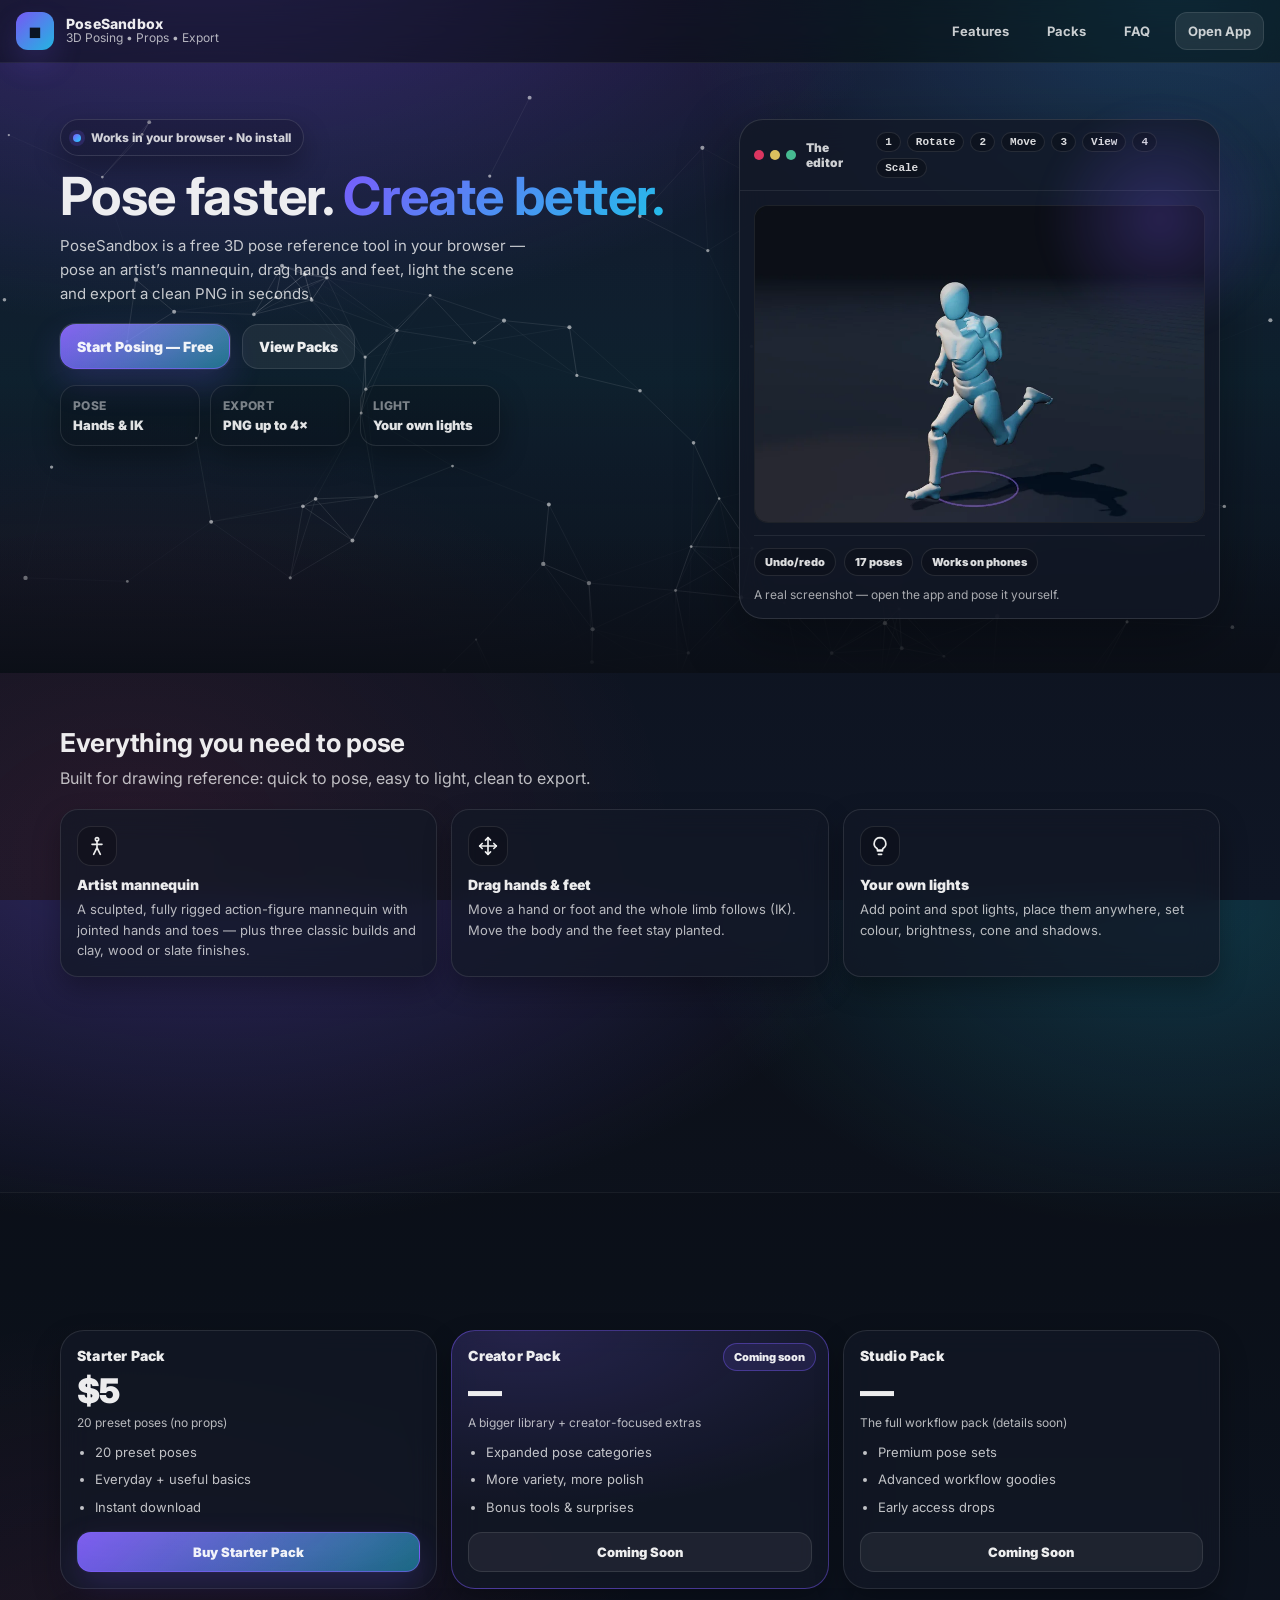
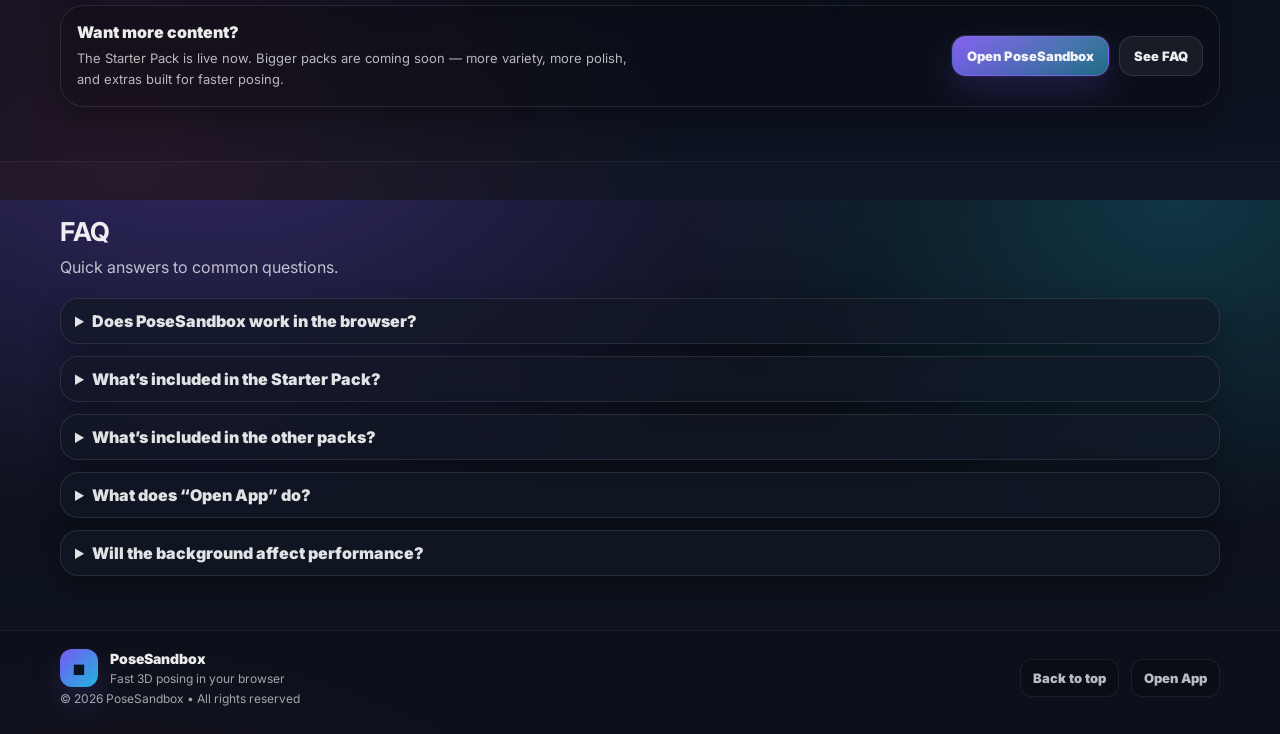
==== index.html @ 9e8ed474 "Sculpted mannequin: rigged Meshy figure becomes the default build - tools/rig.py: fits PoseSandbox's" ====
<!-- index.html (FULL REPLACEMENT) -->
<!DOCTYPE html>
<html lang="en">
<head>
  <meta charset="UTF-8" />
  <meta name="viewport" content="width=device-width,initial-scale=1.0" />
  <meta name="description" content="PoseSandbox is a free 3D pose reference tool for artists that runs in your browser: pose a mannequin with hands, drag limbs, add props and lights, export clean PNGs." />
  <meta name="theme-color" content="#0b0f17" />
  <link rel="icon" type="image/svg+xml" href="./assets/favicon.svg">
  <link rel="shortcut icon" type="image/png" sizes="48x48" href="./favicon.png">

  <title>PoseSandbox — Fast 3D Posing in Your Browser</title>

  <!-- SEO / social -->
  <meta property="og:title" content="PoseSandbox — Fast 3D Posing in Your Browser" />
  <meta property="og:description" content="Pose an artist&#39;s mannequin, add props and lights, export clean PNG references. Free, no install." />
  <meta property="og:type" content="website" />
  <meta property="og:url" content="https://semo-el.github.io/PoseSandbox-V2/" />
  <meta property="og:site_name" content="PoseSandbox" />
  <meta property="og:image" content="https://semo-el.github.io/PoseSandbox-V2/assets/og-card.png" />
  <meta property="og:image:width" content="1200" />
  <meta property="og:image:height" content="630" />
  <meta property="og:image:alt" content="PoseSandbox: a posable artist mannequin in the browser" />
  <meta name="twitter:card" content="summary_large_image" />
  <meta name="twitter:title" content="PoseSandbox — Fast 3D Posing in Your Browser" />
  <meta name="twitter:description" content="Pose an artist's mannequin, add props and lights, export clean PNG references. Free, no install." />
  <meta name="twitter:image" content="https://semo-el.github.io/PoseSandbox-V2/assets/og-card.png" />
  <link rel="canonical" href="https://semo-el.github.io/PoseSandbox-V2/" />
  <link rel="manifest" href="./site.webmanifest" />
  <script type="application/ld+json">
  {"@context":"https://schema.org","@type":"WebApplication","name":"PoseSandbox","url":"https://semo-el.github.io/PoseSandbox-V2/","applicationCategory":"DesignApplication","operatingSystem":"Any (web browser)","description":"Browser-based 3D pose reference tool for artists: posable mannequin with hands, IK, props, custom lights and PNG export.","offers":{"@type":"Offer","price":"0","priceCurrency":"USD"}}
  </script>

  <link rel="preconnect" href="https://fonts.googleapis.com" />
  <link rel="preconnect" href="https://fonts.gstatic.com" crossorigin />
  <link href="https://fonts.googleapis.com/css2?family=Inter:wght@400;500;600;700;800&display=swap" rel="stylesheet" />

  <!-- Landing-only CSS -->
  <link rel="stylesheet" href="./landing.css" />
</head>

<body>
  <!-- Top Nav -->
  <header class="nav">
    <a class="brand" href="./index.html" aria-label="PoseSandbox home">
      <span class="brand__mark" aria-hidden="true">◼</span>
      <span class="brand__text">
        <span class="brand__title">PoseSandbox</span>
        <span class="brand__tag">3D Posing • Props • Export</span>
      </span>
    </a>

    <nav class="nav__links" aria-label="Primary">
      <a class="nav__link" href="#features">Features</a>
      <a class="nav__link" href="#packs">Packs</a>
      <a class="nav__link" href="#faq">FAQ</a>
      <a class="nav__link nav__link--cta" href="./app.html">Open App</a>
    </nav>

    <button class="nav__burger" id="btnBurger" aria-label="Open menu" aria-expanded="false" aria-controls="mobileMenu">
      <span></span><span></span><span></span>
    </button>
  </header>

  <!-- Mobile menu -->
  <div class="mobileMenu" id="mobileMenu" hidden>
    <a class="mobileMenu__link" href="#features">Features</a>
    <a class="mobileMenu__link" href="#packs">Packs</a>
    <a class="mobileMenu__link" href="#faq">FAQ</a>
    <a class="mobileMenu__link mobileMenu__link--cta" href="./app.html">Open App</a>
  </div>

  <!-- Hero -->
  <main>
    <section class="hero" id="top">
      <canvas id="hero-bg" aria-hidden="true"></canvas>

      <div class="hero__inner">
        <div class="hero__left">
          <div class="pill reveal">
            <span class="dot"></span>
            Works in your browser • No install
          </div>

          <h1 class="reveal">
            Pose faster.
            <span class="grad">Create better.</span>
          </h1>

          <p class="hero__lead reveal">
            PoseSandbox is a free 3D pose reference tool in your browser — pose an artist’s mannequin, drag hands and feet, light the scene and export a clean PNG in seconds.
          </p>

          <div class="hero__actions reveal">
            <a class="btn btn--primary btn--lg" href="./app.html">
              Start Posing — Free
              <span class="btn__shine" aria-hidden="true"></span>
            </a>
            <a class="btn btn--ghost btn--lg" href="#packs">View Packs</a>
          </div>

          <div class="hero__meta reveal">
            <div class="metaCard">
              <div class="metaCard__k">Pose</div>
              <div class="metaCard__v">Hands &amp; IK</div>
            </div>
            <div class="metaCard">
              <div class="metaCard__k">Export</div>
              <div class="metaCard__v">PNG up to 4×</div>
            </div>
            <div class="metaCard">
              <div class="metaCard__k">Light</div>
              <div class="metaCard__v">Your own lights</div>
            </div>
          </div>
        </div>

        <div class="hero__right reveal">
          <div class="previewCard">
            <div class="previewCard__top">
              <div class="lights">
                <span class="l l--r"></span>
                <span class="l l--y"></span>
                <span class="l l--g"></span>
              </div>
              <div class="previewCard__label">The editor</div>
              <div class="kbdRow">
                <span class="kbd">1</span><span class="kbd">Rotate</span>
                <span class="kbd">2</span><span class="kbd">Move</span>
                <span class="kbd">3</span><span class="kbd">View</span>
                <span class="kbd">4</span><span class="kbd">Scale</span>
              </div>
            </div>

            <div class="previewCard__body">
              <img class="previewShot" src="./assets/preview.webp" width="880" height="620" alt="The PoseSandbox editor: a mannequin in a running pose, lit by a spot light" fetchpriority="high" />


              <div class="previewCard__foot">
                <div class="tinyRow">
                  <span class="tinyTag">Undo/redo</span>
                  <span class="tinyTag">17 poses</span>
                  <span class="tinyTag">Works on phones</span>
                </div>
                <div class="tinyNote">
                  A real screenshot — open the app and pose it yourself.
                </div>
              </div>
            </div>
          </div>

          <div class="glow" aria-hidden="true"></div>
        </div>
      </div>

      <div class="hero__fade" aria-hidden="true"></div>
    </section>

    <!-- Features -->
    <section class="section" id="features">
      <div class="section__inner">
        <div class="section__head reveal">
          <h2>Everything you need to pose</h2>
          <p>
            Built for drawing reference: quick to pose, easy to light, clean to export.
          </p>
        </div>

        <div class="grid3">
          <article class="card reveal">
            <div class="icon"><svg viewBox="0 0 24 24" aria-hidden="true"><circle cx="12" cy="4" r="2"/><path d="M12 6v8M8 22l4-8 4 8M6 10h12"/></svg></div>
            <h3>Artist mannequin</h3>
            <p>A sculpted, fully rigged action-figure mannequin with jointed hands and toes — plus three classic builds and clay, wood or slate finishes.</p>
          </article>

          <article class="card reveal">
            <div class="icon"><svg viewBox="0 0 24 24" aria-hidden="true"><path d="M12 2v20M2 12h20"/><path d="m5 9-3 3 3 3M9 5l3-3 3 3M15 19l-3 3-3-3M19 9l3 3-3 3"/></svg></div>
            <h3>Drag hands &amp; feet</h3>
            <p>Move a hand or foot and the whole limb follows (IK). Move the body and the feet stay planted.</p>
          </article>

          <article class="card reveal">
            <div class="icon"><svg viewBox="0 0 24 24" aria-hidden="true"><path d="M9 18h6M10 22h4"/><path d="M12 2a7 7 0 0 0-4 12.7c.6.5 1 1.3 1 2.3h6c0-1 .4-1.8 1-2.3A7 7 0 0 0 12 2z"/></svg></div>
            <h3>Your own lights</h3>
            <p>Add point and spot lights, place them anywhere, set colour, brightness, cone and shadows.</p>
          </article>

          <article class="card reveal">
            <div class="icon"><svg viewBox="0 0 24 24" aria-hidden="true"><path d="M3 3h7v7H3zM14 3h7v7h-7zM3 14h7v7H3zM14 14h7v7h-7z"/></svg></div>
            <h3>Pose library</h3>
            <p>17 ready poses, 7 hand shapes, mirror, symmetry, random — and undo for everything.</p>
          </article>

          <article class="card reveal">
            <div class="icon"><svg viewBox="0 0 24 24" aria-hidden="true"><path d="M21 15v4a2 2 0 0 1-2 2H5a2 2 0 0 1-2-2v-4"/><path d="m7 10 5 5 5-5M12 15V3"/></svg></div>
            <h3>Clean PNG export</h3>
            <p>1×, 2× or 4×, optional transparent background, or copy straight into your drawing app.</p>
          </article>

          <article class="card reveal">
            <div class="icon"><svg viewBox="0 0 24 24" aria-hidden="true"><rect x="3" y="3" width="18" height="18" rx="2"/><circle cx="9" cy="9" r="2"/><path d="m21 15-5-5L5 21"/></svg></div>
            <h3>Reference &amp; saving</h3>
            <p>Pin a photo over or behind the figure. Save poses with props, lights and camera; import pose packs.</p>
          </article>

        </div>
      </div>
    </section>

    <!-- Packs -->
    <section class="section section--alt" id="packs">
      <div class="section__inner">
        <div class="section__head reveal">
          <h2>Packs</h2>
          <p>
            Optional add-ons that expand your library with more poses (and more goodies later).
          </p>
        </div>

        <div class="pricing">
          <!-- Starter Pack (REAL) -->
          <article class="priceCard reveal">
            <div class="priceCard__top">
              <div class="priceCard__name">Starter Pack</div>
              <div class="priceCard__price">$5</div>
              <div class="priceCard__desc">20 preset poses (no props)</div>
            </div>
            <ul class="list">
              <li>20 preset poses</li>
              <li>Everyday + useful basics</li>
              <li>Instant download</li>
            </ul>

            <!-- Gumroad overlay button -->
            <a class="btn btn--primary btn--full gumroad-button"
               href="https://posesandbox.gumroad.com/l/Starter-Pack"
               data-gumroad-overlay="true"
               data-gumroad-single-product="true">
              Buy Starter Pack
              <span class="btn__shine" aria-hidden="true"></span>
            </a>
          </article>

          <!-- Creator Pack (COMING SOON) -->
          <article class="priceCard priceCard--hot reveal">
            <div class="hot">Coming soon</div>
            <div class="priceCard__top">
              <div class="priceCard__name">Creator Pack</div>
              <div class="priceCard__price">—</div>
              <div class="priceCard__desc">A bigger library + creator-focused extras</div>
            </div>
            <ul class="list">
              <li>Expanded pose categories</li>
              <li>More variety, more polish</li>
              <li>Bonus tools & surprises</li>
            </ul>
            <a class="btn btn--ghost btn--full" href="#cta" aria-disabled="true" tabindex="0">
              Coming Soon
            </a>
          </article>

          <!-- Studio Pack (COMING SOON) -->
          <article class="priceCard reveal">
            <div class="priceCard__top">
              <div class="priceCard__name">Studio Pack</div>
              <div class="priceCard__price">—</div>
              <div class="priceCard__desc">The full workflow pack (details soon)</div>
            </div>
            <ul class="list">
              <li>Premium pose sets</li>
              <li>Advanced workflow goodies</li>
              <li>Early access drops</li>
            </ul>
            <a class="btn btn--ghost btn--full" href="#cta" aria-disabled="true" tabindex="0">
              Coming Soon
            </a>
          </article>
        </div>

        <div class="noteCard reveal" id="cta">
          <div class="noteCard__left">
            <h3>Want more content?</h3>
            <p>
              The Starter Pack is live now. Bigger packs are coming soon — more variety, more polish, and extras built for faster posing.
            </p>
          </div>
          <div class="noteCard__right">
            <a class="btn btn--primary" href="./app.html">
              Open PoseSandbox
              <span class="btn__shine" aria-hidden="true"></span>
            </a>
            <a class="btn btn--ghost" href="#faq">See FAQ</a>
          </div>
        </div>
      </div>
    </section>

    <!-- FAQ -->
    <section class="section" id="faq">
      <div class="section__inner">
        <div class="section__head reveal">
          <h2>FAQ</h2>
          <p>Quick answers to common questions.</p>
        </div>

        <div class="faq">
          <details class="faqItem reveal">
            <summary>Does PoseSandbox work in the browser?</summary>
            <div class="faqItem__body">
              Yes — it runs in any modern browser on desktop, tablet or phone. Nothing to install, no account, and your last scene is kept in the browser between visits.
            </div>
          </details>

          <details class="faqItem reveal">
            <summary>What’s included in the Starter Pack?</summary>
            <div class="faqItem__body">
              The Starter Pack includes <b>20 preset poses</b>. No props, no scenes — just clean pose presets you can use right away.
            </div>
          </details>

          <details class="faqItem reveal">
            <summary>What’s included in the other packs?</summary>
            <div class="faqItem__body">
              They’re in the works. Expect bigger pose libraries and extra workflow goodies — details will be revealed soon.
            </div>
          </details>

          <details class="faqItem reveal">
            <summary>What does “Open App” do?</summary>
            <div class="faqItem__body">
              It opens <code>app.html</code>, which is the PoseSandbox posing tool.
            </div>
          </details>

          <details class="faqItem reveal">
            <summary>Will the background affect performance?</summary>
            <div class="faqItem__body">
              No. It is a light canvas animation that pauses when it scrolls out of view or the tab is hidden, and stays still if your system asks for reduced motion. The editor only redraws when something changes.
            </div>
          </details>
        </div>
      </div>
    </section>
  </main>

  <!-- Footer -->
  <footer class="footer">
    <div class="footer__inner">
      <div class="footer__left">
        <div class="footer__brand">
          <span class="brand__mark" aria-hidden="true">◼</span>
          <div>
            <div class="footer__title">PoseSandbox</div>
            <div class="footer__muted">Fast 3D posing in your browser</div>
          </div>
        </div>
        <div class="footer__muted">
          © <span id="year"></span> PoseSandbox • All rights reserved
        </div>
      </div>

      <div class="footer__right">
        <a class="footer__link" href="#top">Back to top</a>
        <a class="footer__link" href="./app.html">Open App</a>
      </div>
    </div>
  </footer>

  <!-- Gumroad overlay script (required for overlay checkout) -->
  <script src="https://gumroad.com/js/gumroad.js" async></script>

  <!-- Smooth transitions + particles + menu -->
  <script>
    // Year
    document.getElementById("year").textContent = new Date().getFullYear();

    // Mobile menu
    const btnBurger = document.getElementById("btnBurger");
    const mobileMenu = document.getElementById("mobileMenu");

    function setMobileOpen(open) {
      btnBurger.setAttribute("aria-expanded", open ? "true" : "false");
      mobileMenu.hidden = !open;
      document.body.classList.toggle("menuOpen", open);
    }

    btnBurger.addEventListener("click", () => {
      const open = btnBurger.getAttribute("aria-expanded") === "true";
      setMobileOpen(!open);
    });

    mobileMenu.addEventListener("click", (e) => {
      const a = e.target.closest("a");
      if (a) setMobileOpen(false);
    });

    // Smooth scroll for same-page anchors (keeps it feeling premium)
    document.addEventListener("click", (e) => {
      const a = e.target.closest('a[href^="#"]');
      if (!a) return;
      const id = a.getAttribute("href");
      const el = document.querySelector(id);
      if (!el) return;
      e.preventDefault();
      el.scrollIntoView({ behavior: matchMedia("(prefers-reduced-motion: reduce)").matches ? "auto" : "smooth", block: "start" });
      history.pushState(null, "", id);
    });

    // Reveal on scroll (smooth transitions, not instant jumps)
    const revealEls = Array.from(document.querySelectorAll(".reveal"));
    const io = new IntersectionObserver((entries) => {
      for (const ent of entries) {
        if (ent.isIntersecting) ent.target.classList.add("is-in");
      }
    }, { threshold: 0.12 });

    revealEls.forEach(el => io.observe(el));

    // ----- Particle Background (Canvas2D, lightweight) -----
    const canvas = document.getElementById("hero-bg");
    const ctx = canvas.getContext("2d", { alpha: true });

    let W = 0, H = 0, DPR = 1;
    let particles = [];
    let mouse = { x: 0, y: 0, active: false };
    let raf = 0;

    function resize() {
      DPR = Math.min(window.devicePixelRatio || 1, 2);
      W = Math.floor(window.innerWidth);
      H = Math.floor(Math.max(window.innerHeight * 0.78, 520));
      canvas.style.height = H + "px";
      canvas.style.width = W + "px";
      canvas.width = Math.floor(W * DPR);
      canvas.height = Math.floor(H * DPR);
      ctx.setTransform(DPR, 0, 0, DPR, 0, 0);

      const targetCount = Math.floor(Math.max(38, Math.min(110, W / 12)));
      makeParticles(targetCount);
    }

    function rand(min, max) { return Math.random() * (max - min) + min; }

    function makeParticles(n) {
      particles = [];
      for (let i = 0; i < n; i++) {
        particles.push({
          x: rand(0, W),
          y: rand(0, H),
          vx: rand(-0.35, 0.35),
          vy: rand(-0.35, 0.35),
          r: rand(1.1, 2.2)
        });
      }
    }

    function draw() {
      ctx.clearRect(0, 0, W, H);

      // soft vignette-ish wash
      const g = ctx.createLinearGradient(0, 0, 0, H);
      g.addColorStop(0, "rgba(124,92,255,0.10)");
      g.addColorStop(0.45, "rgba(36,210,255,0.08)");
      g.addColorStop(1, "rgba(0,0,0,0.00)");
      ctx.fillStyle = g;
      ctx.fillRect(0, 0, W, H);

      const maxDist = 120;
      const maxDist2 = maxDist * maxDist;

      // update
      for (const p of particles) {
        p.x += p.vx;
        p.y += p.vy;

        // gentle mouse influence
        if (mouse.active) {
          const dx = p.x - mouse.x;
          const dy = p.y - mouse.y;
          const d2 = dx*dx + dy*dy;
          if (d2 < 220*220) {
            const f = (1 - Math.sqrt(d2) / 220) * 0.025;
            p.vx += dx * f * 0.001;
            p.vy += dy * f * 0.001;
          }
        }

        // bounds
        if (p.x < -20) p.x = W + 20;
        if (p.x > W + 20) p.x = -20;
        if (p.y < -20) p.y = H + 20;
        if (p.y > H + 20) p.y = -20;
      }

      // lines
      for (let i = 0; i < particles.length; i++) {
        const a = particles[i];
        for (let j = i + 1; j < particles.length; j++) {
          const b = particles[j];
          const dx = a.x - b.x;
          const dy = a.y - b.y;
          const d2 = dx*dx + dy*dy;
          if (d2 < maxDist2) {
            const t = 1 - (Math.sqrt(d2) / maxDist);
            ctx.strokeStyle = `rgba(255,255,255,${t * 0.20})`;
            ctx.lineWidth = 1;
            ctx.beginPath();
            ctx.moveTo(a.x, a.y);
            ctx.lineTo(b.x, b.y);
            ctx.stroke();
          }
        }
      }

      // dots
      for (const p of particles) {
        ctx.fillStyle = "rgba(255,255,255,0.55)";
        ctx.beginPath();
        ctx.arc(p.x, p.y, p.r, 0, Math.PI * 2);
        ctx.fill();
      }

      if (running()) raf = requestAnimationFrame(draw);
    }

    function onMouseMove(e) {
      const rect = canvas.getBoundingClientRect();
      mouse.x = e.clientX - rect.left;
      mouse.y = e.clientY - rect.top;
      mouse.active = true;
    }

    function onMouseLeave() { mouse.active = false; }

    // pause when tab hidden (efficiency)
    // still under reduced motion, paused off screen or in a hidden tab
    const still = matchMedia("(prefers-reduced-motion: reduce)").matches;
    let heroOn = true;
    function running() { return !still && heroOn && !document.hidden; }
    function restart() { cancelAnimationFrame(raf); if (running()) raf = requestAnimationFrame(draw); }
    document.addEventListener("visibilitychange", restart);
    new IntersectionObserver(([e]) => { heroOn = e.isIntersecting; restart(); }).observe(canvas);

    window.addEventListener("mousemove", onMouseMove);
    window.addEventListener("mouseleave", onMouseLeave);
    window.addEventListener("resize", () => { resize(); if (!running()) draw(); });

    resize();
    draw();
  </script>
</body>
</html>
---- landing.css ----
/* landing.css (FULL REPLACEMENT) */

:root{
  --bg: #0b0f17;
  --bg2:#0f1625;
  --panel: rgba(18, 24, 38, 0.82);
  --panel2: rgba(16, 22, 36, 0.62);
  --border: rgba(255,255,255,0.10);
  --border2: rgba(255,255,255,0.07);

  --text: rgba(255,255,255,0.92);
  --muted: rgba(255,255,255,0.68);
  --muted2: rgba(255,255,255,0.46);

  --accent: #7c5cff;
  --accent2:#24d2ff;
  --danger:#ff3b6b;

  --radius: 18px;
  --radius2: 24px;
  --shadow: 0 18px 60px rgba(0,0,0,0.35);
  --shadow2: 0 12px 28px rgba(0,0,0,0.30);

  --font: "Inter", system-ui, -apple-system, Segoe UI, Roboto, sans-serif;
}

/* Reset */
*{ box-sizing:border-box; }
html,body{ height:100%; width:100%; margin:0; }
body{
  font-family: var(--font);
  color: var(--text);
  background:
    radial-gradient(1200px 700px at 16% -10%, rgba(124, 92, 255, 0.34), transparent 60%),
    radial-gradient(900px 600px at 92% 0%, rgba(36, 210, 255, 0.20), transparent 55%),
    radial-gradient(1000px 800px at 10% 95%, rgba(255, 59, 107, 0.10), transparent 55%),
    linear-gradient(180deg, var(--bg), var(--bg2));
  overflow-x:hidden;
}

/* Smooth feel */
a, button { -webkit-tap-highlight-color: transparent; }
html { scroll-behavior: smooth; }

/* Nav */
.nav{
  position: sticky;
  top: 0;
  z-index: 40;
  display:flex;
  align-items:center;
  justify-content:space-between;
  gap: 12px;
  padding: 12px 16px;
  border-bottom: 1px solid rgba(255,255,255,0.06);
  backdrop-filter: blur(14px);
  background: rgba(10, 14, 22, 0.35);
}

.brand{
  display:flex;
  align-items:center;
  gap: 12px;
  text-decoration:none;
  color: var(--text);
}
.brand__mark{
  width: 38px;
  height: 38px;
  border-radius: 12px;
  display:grid;
  place-items:center;
  background: linear-gradient(135deg, rgba(124,92,255,0.95), rgba(36,210,255,0.85));
  box-shadow: 0 14px 30px rgba(124,92,255,0.18);
  color: rgba(0,0,0,0.85);
  font-weight: 900;
}
.brand__text{ display:flex; flex-direction:column; line-height: 1.05; }
.brand__title{ font-weight: 800; font-size: 14px; letter-spacing: 0.2px; }
.brand__tag{ font-size: 12px; color: var(--muted); }

.nav__links{
  display:flex;
  align-items:center;
  gap: 12px;
}
.nav__link{
  text-decoration:none;
  color: rgba(255,255,255,0.78);
  font-weight: 700;
  font-size: 13px;
  padding: 10px 12px;
  border-radius: 12px;
  border: 1px solid transparent;
  transition: transform 140ms ease, background 140ms ease, border-color 140ms ease, color 140ms ease;
}
.nav__link:hover{
  background: rgba(255,255,255,0.06);
  border-color: rgba(255,255,255,0.08);
  color: rgba(255,255,255,0.92);
  transform: translateY(-1px);
}
.nav__link--cta{
  background: rgba(255,255,255,0.08);
  border-color: rgba(255,255,255,0.10);
}

/* Burger */
.nav__burger{
  display:none;
  width: 44px;
  height: 44px;
  border-radius: 14px;
  border: 1px solid rgba(255,255,255,0.10);
  background: rgba(0,0,0,0.22);
  cursor:pointer;
  padding: 10px;
}
.nav__burger span{
  display:block;
  height: 2px;
  background: rgba(255,255,255,0.86);
  border-radius: 999px;
}
.nav__burger span + span{ margin-top: 6px; }

.mobileMenu{
  position: sticky;
  top: 68px;
  z-index: 39;
  padding: 10px 16px 16px 16px;
  background: rgba(10, 14, 22, 0.55);
  backdrop-filter: blur(14px);
  border-bottom: 1px solids;
  border-bottom: 1px solid rgba(255,255,255,0.06);
}
.mobileMenu__link{
  display:block;
  text-decoration:none;
  color: rgba(255,255,255,0.84);
  font-weight: 800;
  padding: 12px 12px;
  border-radius: 14px;
  border: 1px solid rgba(255,255,255,0.08);
  background: rgba(0,0,0,0.20);
  margin-bottom: 10px;
  transition: transform 140ms ease, background 140ms ease, border-color 140ms ease;
}
.mobileMenu__link:hover{
  transform: translateY(-1px);
  background: rgba(255,255,255,0.06);
  border-color: rgba(255,255,255,0.12);
}
.mobileMenu__link--cta{
  background: linear-gradient(135deg, rgba(124,92,255,0.90), rgba(36,210,255,0.42));
  border-color: rgba(124,92,255,0.50);
}

/* Hero */
.hero{
  position: relative;
  padding: 56px 16px 54px 16px;
  overflow: hidden;
}
#hero-bg{
  position:absolute;
  inset:0;
  height: clamp(520px, 78vh, 860px);
  width: 100%;
  z-index: 0;
  pointer-events:none;
}
.hero__fade{
  position:absolute;
  left:0; right:0; bottom:-1px;
  height: 140px;
  background: linear-gradient(to bottom, rgba(0,0,0,0.0), rgba(11,15,23,1));
  z-index: 1;
  pointer-events:none;
}
.hero__inner{
  position: relative;
  z-index: 2;
  max-width: 1160px;
  margin: 0 auto;
  display:grid;
  grid-template-columns: 1.15fr 0.85fr;
  gap: 28px;
  align-items: start;
}

.pill{
  display:inline-flex;
  gap: 10px;
  align-items:center;
  padding: 10px 12px;
  border-radius: 999px;
  border: 1px solid rgba(255,255,255,0.12);
  background: rgba(0,0,0,0.18);
  color: rgba(255,255,255,0.80);
  font-weight: 800;
  font-size: 12px;
  width: fit-content;
  box-shadow: var(--shadow2);
}
.dot{
  width: 8px; height: 8px;
  border-radius: 999px;
  background: linear-gradient(135deg, var(--accent), var(--accent2));
  box-shadow: 0 0 0 4px rgba(124,92,255,0.18);
}

.hero h1{
  margin: 14px 0 10px 0;
  font-size: clamp(34px, 4.1vw, 56px);
  letter-spacing: -0.6px;
  line-height: 1.02;
}
.grad{
  background: linear-gradient(135deg, rgba(124,92,255,0.98), rgba(36,210,255,0.90));
  -webkit-background-clip: text;
  background-clip:text;
  color: transparent;
}

.hero__lead{
  margin: 0 0 18px 0;
  color: rgba(255,255,255,0.76);
  font-size: 15px;
  line-height: 1.6;
  max-width: 52ch;
}

.hero__actions{
  display:flex;
  gap: 12px;
  flex-wrap: wrap;
  align-items:center;
  margin: 14px 0 16px 0;
}

.hero__meta{
  display:flex;
  gap: 10px;
  flex-wrap: wrap;
  margin-top: 8px;
}
.metaCard{
  border-radius: 16px;
  border: 1px solid rgba(255,255,255,0.10);
  background: rgba(0,0,0,0.18);
  padding: 12px 12px;
  min-width: 140px;
  box-shadow: var(--shadow2);
}
.metaCard__k{
  font-size: 12px;
  color: var(--muted2);
  font-weight: 800;
  text-transform: uppercase;
  letter-spacing: 0.3px;
}
.metaCard__v{
  margin-top: 4px;
  font-weight: 900;
  font-size: 13px;
  color: rgba(255,255,255,0.88);
}

/* Buttons */
.btn{
  position:relative;
  display:inline-flex;
  align-items:center;
  justify-content:center;
  gap: 10px;
  text-decoration:none;
  border-radius: 14px;
  border: 1px solid rgba(255,255,255,0.10);
  background: rgba(0,0,0,0.22);
  color: rgba(255,255,255,0.92);
  padding: 11px 14px;
  font-weight: 900;
  font-size: 13px;
  cursor:pointer;
  transition: transform 140ms ease, background 140ms ease, border-color 140ms ease, box-shadow 140ms ease, filter 140ms ease;
  user-select:none;
}
.btn:hover{
  transform: translateY(-1px);
  background: rgba(255,255,255,0.08);
  border-color: rgba(255,255,255,0.16);
}
.btn:active{ transform: translateY(0px); }

.btn--lg{ padding: 13px 16px; border-radius: 16px; font-size: 14px; }
.btn--full{ width: 100%; }

.btn--primary{
  border-color: rgba(124,92,255,0.55);
  background: linear-gradient(135deg, rgba(124,92,255,0.92), rgba(36,210,255,0.42));
  box-shadow: 0 14px 34px rgba(124,92,255,0.20);
}
.btn--primary:hover{
  filter: brightness(1.02);
  box-shadow: 0 18px 44px rgba(124,92,255,0.26);
}
.btn__shine{
  position:absolute;
  inset:-2px;
  border-radius: inherit;
  background:
    radial-gradient(600px 120px at 20% 0%, rgba(255,255,255,0.16), transparent 50%),
    radial-gradient(340px 120px at 80% 20%, rgba(255,255,255,0.12), transparent 55%);
  opacity: 0.70;
  pointer-events:none;
  mix-blend-mode: overlay;
}

.btn--ghost{
  background: rgba(255,255,255,0.06);
}

/* Preview card */
.hero__right{ position: relative; }
.previewCard{
  border-radius: var(--radius2);
  border: 1px solid rgba(255,255,255,0.12);
  background: rgba(18,24,38,0.78);
  box-shadow: var(--shadow);
  overflow:hidden;
  backdrop-filter: blur(16px);
}
.previewCard__top{
  display:flex;
  align-items:center;
  justify-content:space-between;
  gap: 10px;
  padding: 12px 14px;
  border-bottom: 1px solid rgba(255,255,255,0.08);
}
.lights{ display:flex; gap: 6px; }
.l{
  width: 10px; height: 10px; border-radius: 999px;
  background: rgba(255,255,255,0.24);
}
.l--r{ background: rgba(255, 59, 107, 0.85); }
.l--y{ background: rgba(255, 220, 105, 0.85); }
.l--g{ background: rgba(93, 255, 190, 0.70); }
.previewCard__label{
  font-weight: 900;
  font-size: 12px;
  color: rgba(255,255,255,0.80);
}
.kbdRow{ display:flex; gap: 6px; align-items:center; }
.kbd{
  font-family: ui-monospace, SFMono-Regular, Menlo, Consolas, "Liberation Mono", monospace;
  font-size: 11px;
  padding: 3px 8px;
  border-radius: 10px;
  background: rgba(0,0,0,0.25);
  border: 1px solid rgba(255,255,255,0.10);
  color: rgba(255,255,255,0.86);
  font-weight: 800;
}

.previewCard__body{ padding: 14px; }



.previewCard__foot{
  margin-top: 12px;
  border-top: 1px solid rgba(255,255,255,0.08);
  padding-top: 12px;
}
.tinyRow{ display:flex; gap: 8px; flex-wrap: wrap; }
.tinyTag{
  font-size: 11px;
  font-weight: 900;
  color: rgba(255,255,255,0.86);
  padding: 6px 10px;
  border-radius: 999px;
  border: 1px solid rgba(255,255,255,0.10);
  background: rgba(0,0,0,0.20);
}
.tinyNote{
  margin-top: 10px;
  color: rgba(255,255,255,0.64);
  font-size: 12px;
  line-height: 1.45;
}

.glow{
  position:absolute;
  right: -120px;
  top: -80px;
  width: 360px; height: 360px;
  background: radial-gradient(closest-side, rgba(124,92,255,0.25), transparent 65%);
  filter: blur(10px);
  pointer-events:none;
}

/* Sections */
.section{
  padding: 54px 16px;
}
.section--alt{
  background: rgba(0,0,0,0.12);
  border-top: 1px solid rgba(255,255,255,0.06);
  border-bottom: 1px solid rgba(255,255,255,0.06);
}
.section__inner{
  max-width: 1160px;
  margin: 0 auto;
}
.section__head{
  margin-bottom: 18px;
}
.section__head h2{
  margin: 0 0 8px 0;
  font-size: 26px;
  letter-spacing: -0.3px;
}
.section__head p{
  margin: 0;
  color: rgba(255,255,255,0.72);
  line-height: 1.6;
  max-width: 70ch;
}

/* Cards grid */
.grid3{
  display:grid;
  grid-template-columns: repeat(3, 1fr);
  gap: 14px;
  margin-top: 16px;
}
.card{
  border-radius: var(--radius);
  border: 1px solid rgba(255,255,255,0.10);
  background: rgba(18,24,38,0.72);
  padding: 16px;
  box-shadow: var(--shadow2);
  backdrop-filter: blur(14px);
  transition: transform 160ms ease, border-color 160ms ease, background 160ms ease;
}
.card:hover{
  transform: translateY(-2px);
  border-color: rgba(255,255,255,0.14);
  background: rgba(18,24,38,0.78);
}
.card .icon{
  width: 40px;
  height: 40px;
  border-radius: 14px;
  display:grid;
  place-items:center;
  background: rgba(0,0,0,0.22);
  border: 1px solid rgba(255,255,255,0.10);
  margin-bottom: 10px;
}
.card h3{
  margin: 0 0 6px 0;
  font-size: 14px;
  font-weight: 900;
}
.card p{
  margin: 0;
  color: rgba(255,255,255,0.70);
  font-size: 13px;
  line-height: 1.55;
}

/* Pricing */
.pricing{
  display:grid;
  grid-template-columns: repeat(3, 1fr);
  gap: 14px;
  margin-top: 18px;
}
.priceCard{
  position:relative;
  border-radius: var(--radius2);
  border: 1px solid rgba(255,255,255,0.10);
  background: rgba(18,24,38,0.72);
  box-shadow: var(--shadow2);
  padding: 16px;
  backdrop-filter: blur(14px);
  transition: transform 160ms ease, border-color 160ms ease, background 160ms ease;
}
.priceCard:hover{
  transform: translateY(-2px);
  border-color: rgba(255,255,255,0.14);
  background: rgba(18,24,38,0.78);
}
.priceCard__top{ margin-bottom: 10px; }
.priceCard__name{
  font-weight: 950;
  font-size: 14px;
  letter-spacing: 0.2px;
}
.priceCard__price{
  margin-top: 6px;
  font-weight: 1000;
  font-size: 34px;
  letter-spacing: -0.6px;
}
.priceCard__desc{
  color: rgba(255,255,255,0.70);
  font-size: 12px;
  margin-top: 4px;
}

.priceCard--hot{
  border-color: rgba(124,92,255,0.45);
  background:
    radial-gradient(700px 300px at 20% 0%, rgba(124,92,255,0.18), transparent 60%),
    rgba(18,24,38,0.78);
}
.hot{
  position:absolute;
  top: 12px;
  right: 12px;
  padding: 6px 10px;
  border-radius: 999px;
  font-size: 11px;
  font-weight: 950;
  border: 1px solid rgba(124,92,255,0.40);
  background: rgba(124,92,255,0.12);
  color: rgba(255,255,255,0.92);
}

.list{
  margin: 12px 0 14px 0;
  padding-left: 18px;
  color: rgba(255,255,255,0.74);
  font-size: 13px;
  line-height: 1.65;
}
.list li{ margin: 6px 0; }

/* Note CTA */
.noteCard{
  margin-top: 16px;
  border-radius: var(--radius2);
  border: 1px solid rgba(255,255,255,0.10);
  background: rgba(0,0,0,0.20);
  box-shadow: var(--shadow2);
  padding: 16px;
  display:flex;
  justify-content: space-between;
  align-items:center;
  gap: 14px;
}
.noteCard__left h3{
  margin: 0 0 6px 0;
  font-size: 16px;
  font-weight: 1000;
}
.noteCard__left p{
  margin: 0;
  color: rgba(255,255,255,0.70);
  font-size: 13px;
  line-height: 1.6;
  max-width: 72ch;
}
.noteCard__right{
  display:flex;
  gap: 10px;
  flex-wrap: wrap;
  align-items:center;
}

/* FAQ */
.faq{
  display:grid;
  gap: 12px;
  margin-top: 16px;
}
.faqItem{
  border-radius: var(--radius);
  border: 1px solid rgba(255,255,255,0.10);
  background: rgba(18,24,38,0.68);
  box-shadow: var(--shadow2);
  backdrop-filter: blur(14px);
  padding: 12px 14px;
}
.faqItem summary{
  cursor:pointer;
  font-weight: 950;
  color: rgba(255,255,255,0.88);
}
.faqItem__body{
  margin-top: 10px;
  color: rgba(255,255,255,0.72);
  font-size: 13px;
  line-height: 1.6;
}
code{
  font-family: ui-monospace, SFMono-Regular, Menlo, Consolas, "Liberation Mono", monospace;
  font-size: 12px;
  padding: 2px 6px;
  border-radius: 10px;
  border: 1px solid rgba(255,255,255,0.10);
  background: rgba(0,0,0,0.22);
  color: rgba(255,255,255,0.88);
}

/* Footer */
.footer{
  border-top: 1px solid rgba(255,255,255,0.06);
  padding: 18px 16px 28px 16px;
  background: rgba(0,0,0,0.14);
}
.footer__inner{
  max-width: 1160px;
  margin: 0 auto;
  display:flex;
  align-items:center;
  justify-content:space-between;
  gap: 14px;
}
.footer__brand{ display:flex; align-items:center; gap: 12px; }
.footer__title{ font-weight: 1000; font-size: 14px; }
.footer__muted{ color: rgba(255,255,255,0.62); font-size: 12px; margin-top: 4px; }
.footer__right{ display:flex; gap: 12px; flex-wrap: wrap; }
.footer__link{
  text-decoration:none;
  color: rgba(255,255,255,0.72);
  font-weight: 900;
  font-size: 13px;
  padding: 10px 12px;
  border-radius: 12px;
  border: 1px solid rgba(255,255,255,0.08);
  background: rgba(0,0,0,0.18);
  transition: transform 140ms ease, background 140ms ease, border-color 140ms ease;
}
.footer__link:hover{
  transform: translateY(-1px);
  background: rgba(255,255,255,0.06);
  border-color: rgba(255,255,255,0.12);
}

/* Reveal animation */
.reveal{
  opacity: 0;
  transform: translateY(10px);
  transition: opacity 520ms ease, transform 520ms ease;
}
.reveal.is-in{
  opacity: 1;
  transform: translateY(0px);
}

/* Responsive */
@media (max-width: 980px){
  .nav__links{ display:none; }
  .nav__burger{ display:block; }

  .hero__inner{
    grid-template-columns: 1fr;
  }
  .previewCard{ max-width: 560px; }
  .grid3{ grid-template-columns: 1fr; }
  .pricing{ grid-template-columns: 1fr; }
  .noteCard{ flex-direction:column; align-items:flex-start; }
  .footer__inner{ flex-direction: column; align-items: flex-start; }
}

/* v2: columns that can shrink (the hero overflowed phones), real screenshot, SVG icons, reduced motion */
.hero__inner { grid-template-columns: minmax(0, 1.15fr) minmax(0, 0.85fr); }
.hero h1 { overflow-wrap: anywhere; }
.previewCard { min-width: 0; overflow: hidden; }
.kbdRow { flex-wrap: wrap; }
.previewShot { display: block; width: 100%; height: auto; border-radius: 14px; border: 1px solid rgba(255,255,255,0.08); background: #0b0f17; }
.card .icon svg { width: 20px; height: 20px; fill: none; stroke: currentColor; stroke-width: 2; stroke-linecap: round; stroke-linejoin: round; }
@media (max-width: 980px) { .hero__inner { grid-template-columns: minmax(0, 1fr); } }
@media (max-width: 480px) { .metaCard { min-width: 0; flex: 1 1 100px; } .hero h1 { font-size: clamp(30px, 9.5vw, 40px); } }
@media (prefers-reduced-motion: reduce) { .reveal { opacity: 1 !important; transform: none !important; transition: none !important; } html { scroll-behavior: auto; } }
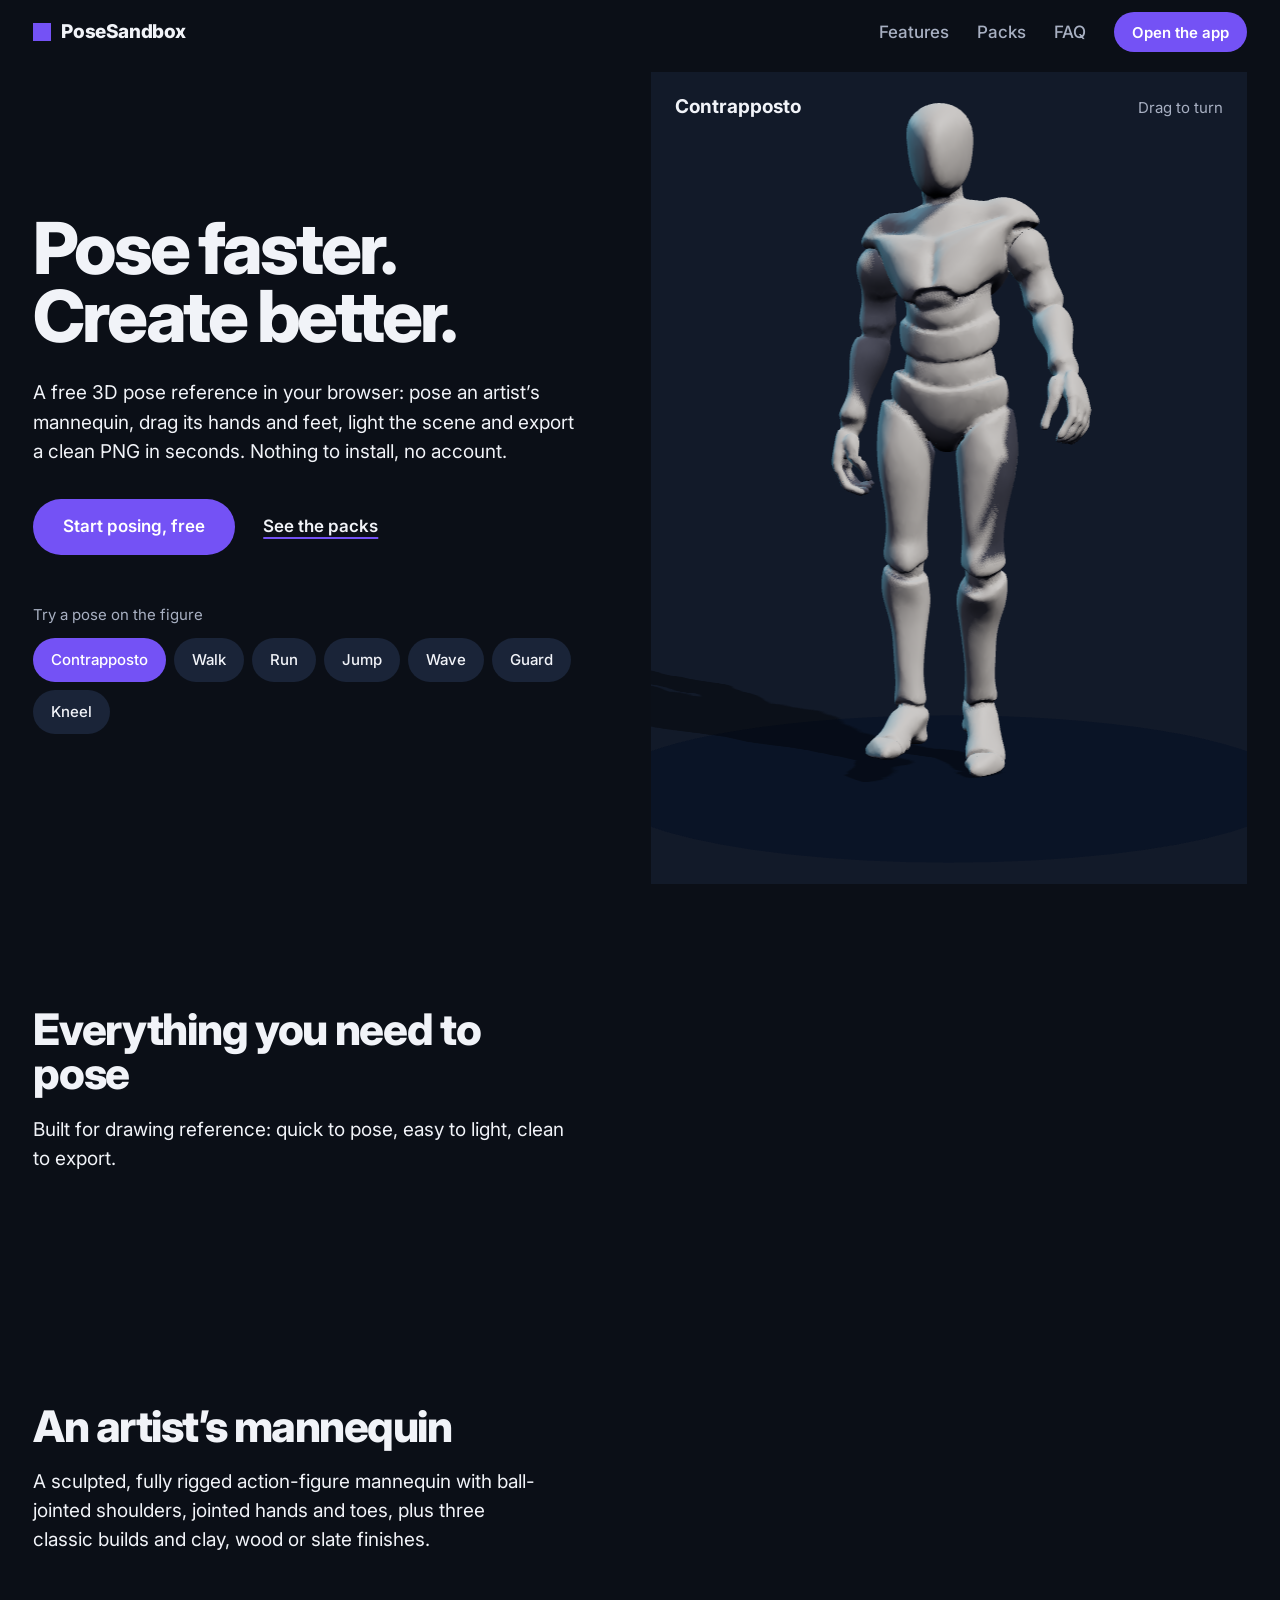
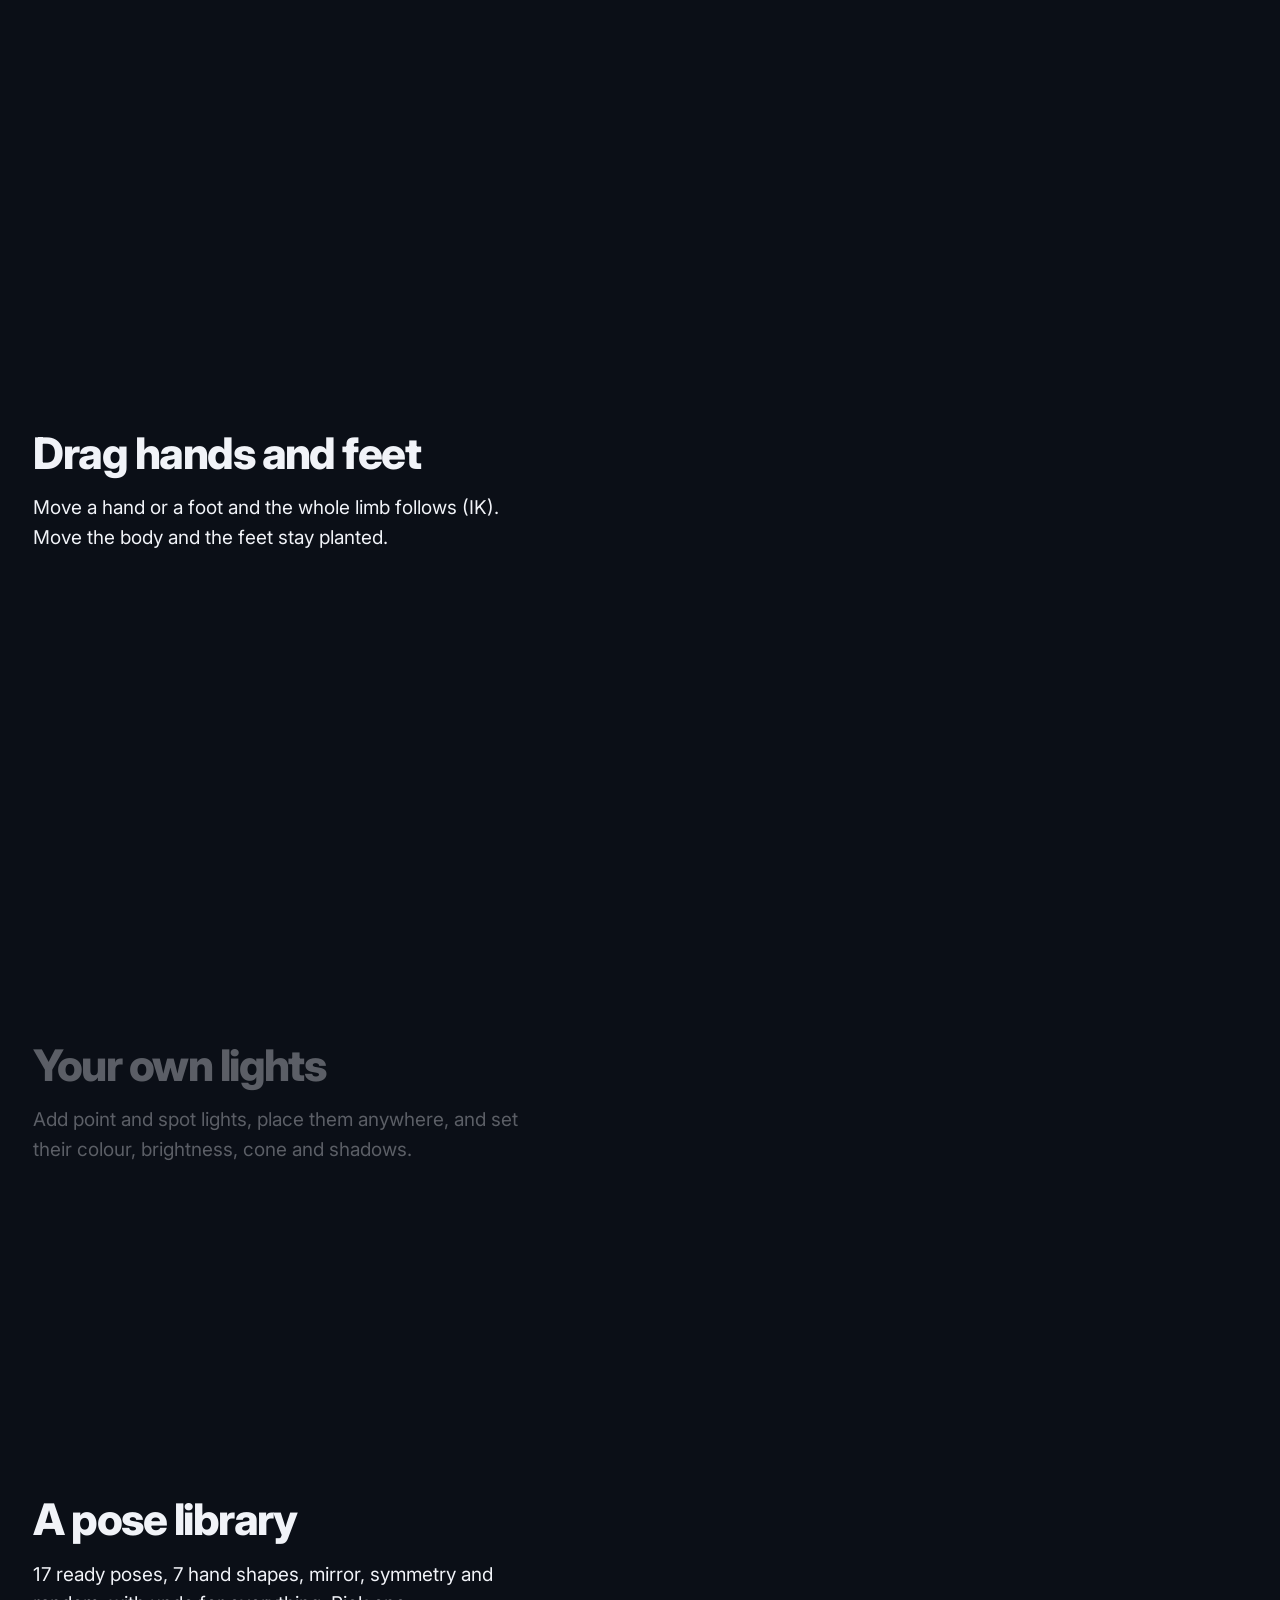
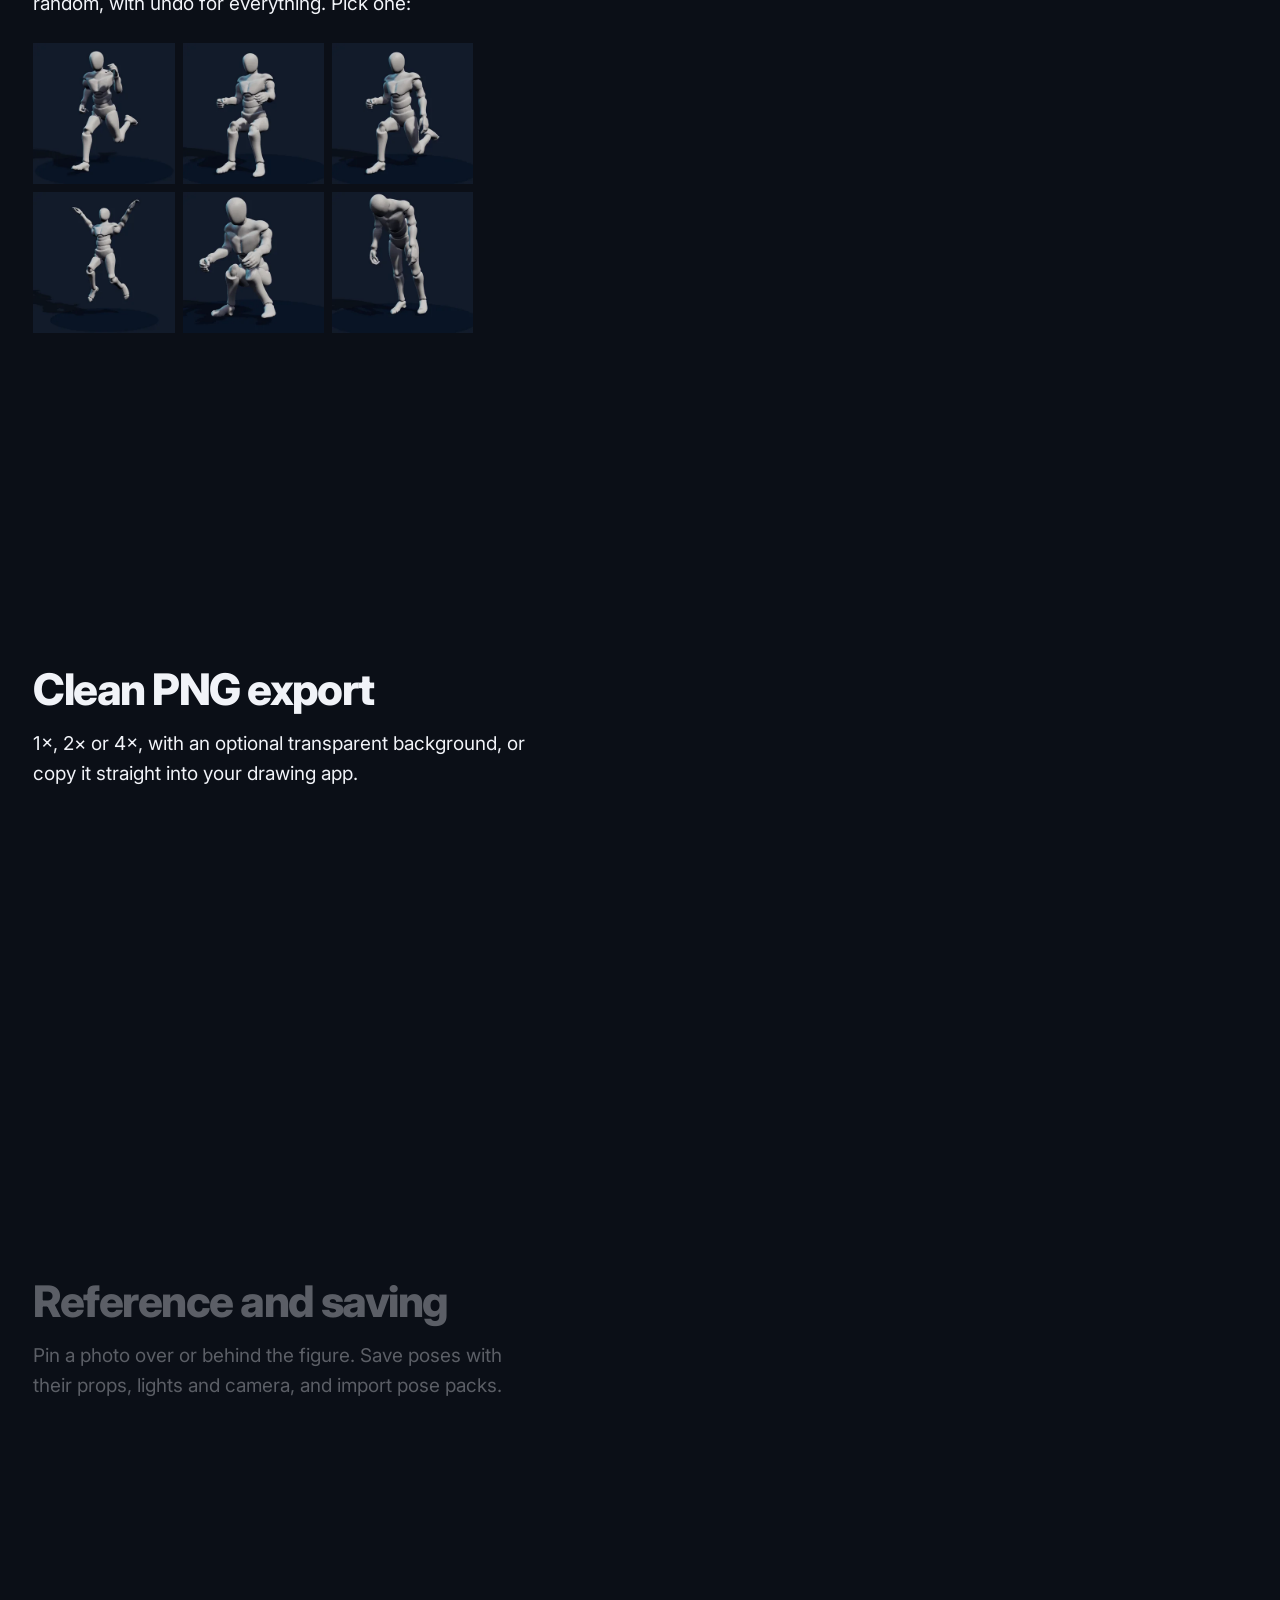
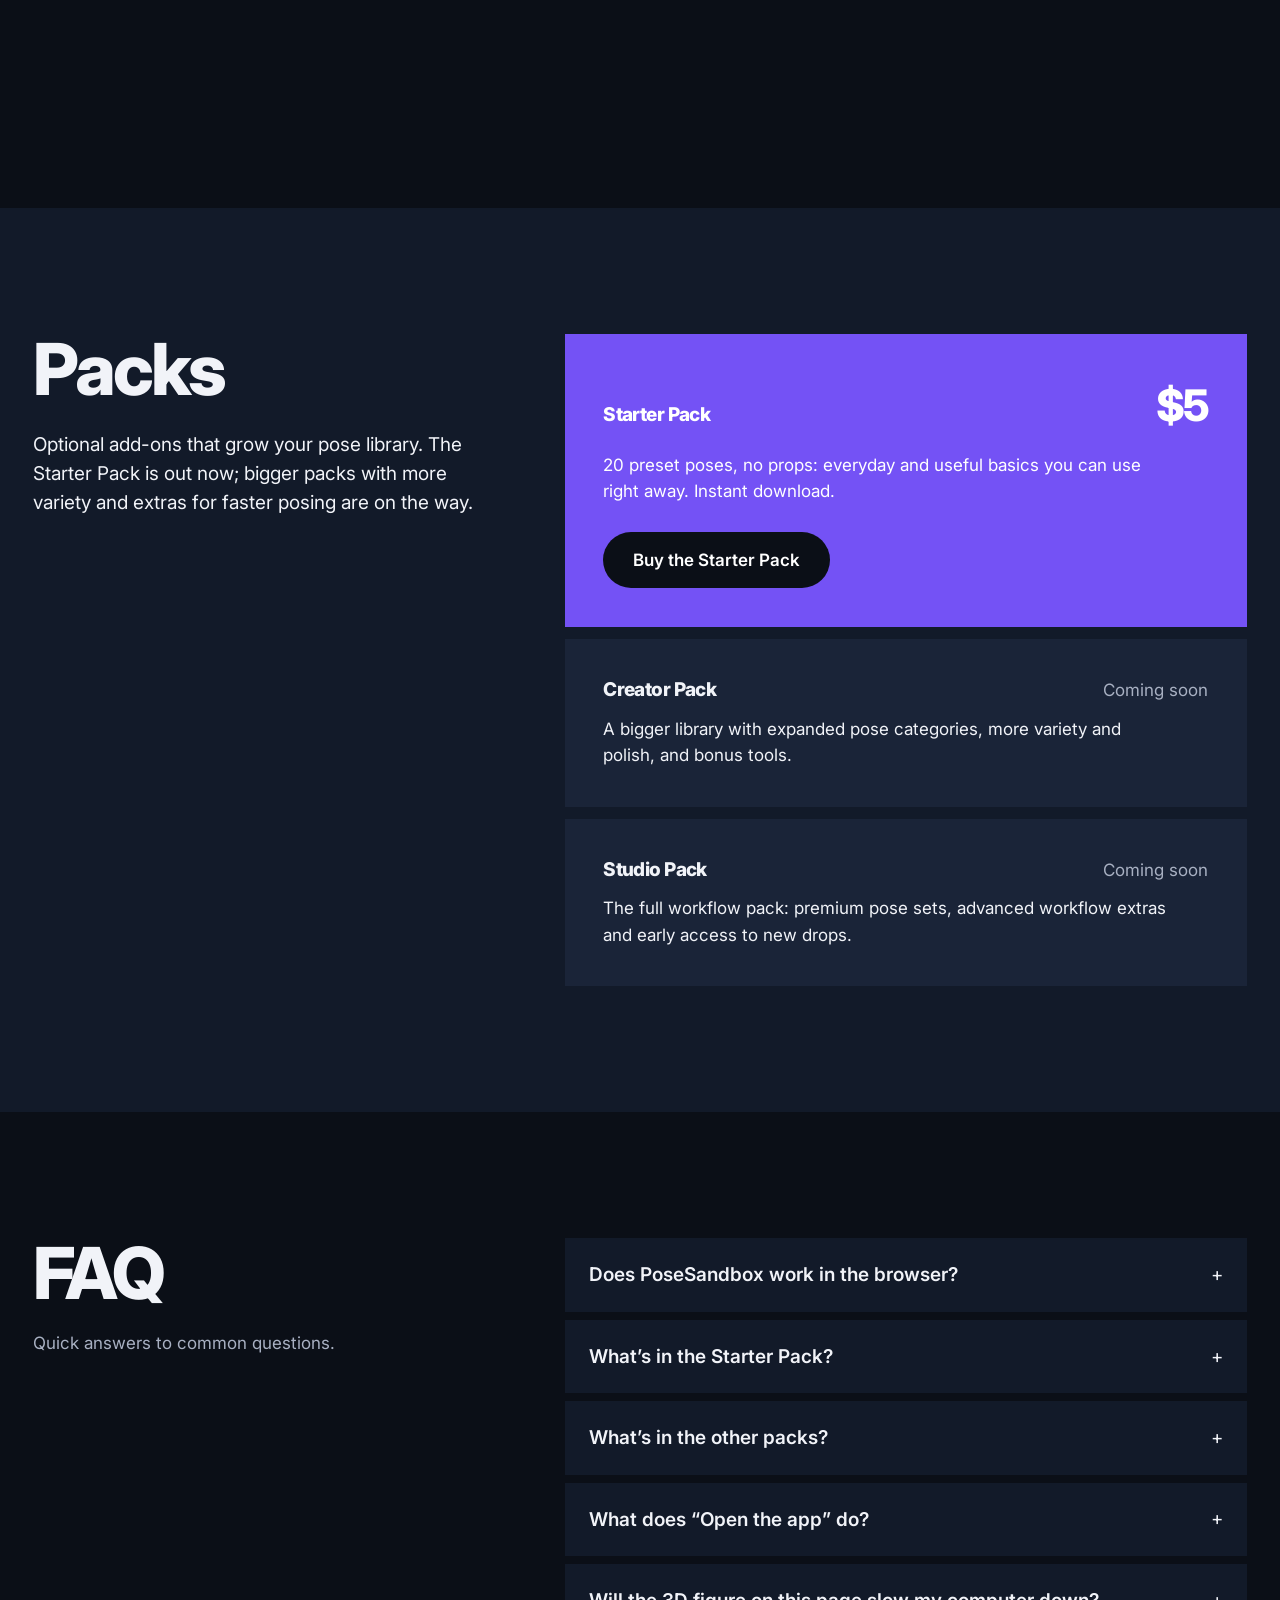
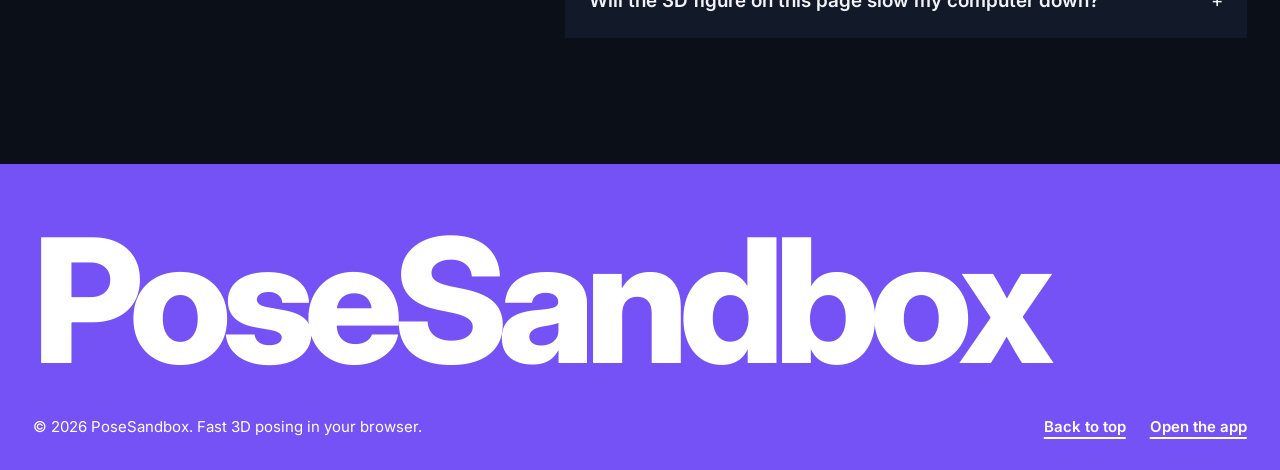
==== commit 99586d18: "Home page: a live 3D mannequin that poses as you scroll The hero is now the real sculpted mannequin," ====
--- a/index.html
+++ b/index.html
@@ -1,4 +1,3 @@
-<!-- index.html (FULL REPLACEMENT) -->
 <!DOCTYPE html>
 <html lang="en">
 <head>
@@ -35,26 +34,23 @@
   <link rel="preconnect" href="https://fonts.gstatic.com" crossorigin />
   <link href="https://fonts.googleapis.com/css2?family=Inter:wght@400;500;600;700;800&display=swap" rel="stylesheet" />
 
-  <!-- Landing-only CSS -->
   <link rel="stylesheet" href="./landing.css" />
+  <script type="importmap">{"imports":{"three":"./vendor/three/three.module.js","three/addons/":"./vendor/three/addons/"}}</script>
+  <script type="module" src="./landing.js"></script>
 </head>
 
 <body>
-  <!-- Top Nav -->
   <header class="nav">
     <a class="brand" href="./index.html" aria-label="PoseSandbox home">
-      <span class="brand__mark" aria-hidden="true">◼</span>
-      <span class="brand__text">
-        <span class="brand__title">PoseSandbox</span>
-        <span class="brand__tag">3D Posing • Props • Export</span>
-      </span>
+      <span class="brand__mark" aria-hidden="true"></span>
+      <span class="brand__title">PoseSandbox</span>
     </a>
 
     <nav class="nav__links" aria-label="Primary">
       <a class="nav__link" href="#features">Features</a>
       <a class="nav__link" href="#packs">Packs</a>
       <a class="nav__link" href="#faq">FAQ</a>
-      <a class="nav__link nav__link--cta" href="./app.html">Open App</a>
+      <a class="btn btn--sm" href="./app.html">Open the app</a>
     </nav>
 
     <button class="nav__burger" id="btnBurger" aria-label="Open menu" aria-expanded="false" aria-controls="mobileMenu">
@@ -62,491 +58,214 @@
     </button>
   </header>
 
-  <!-- Mobile menu -->
   <div class="mobileMenu" id="mobileMenu" hidden>
     <a class="mobileMenu__link" href="#features">Features</a>
     <a class="mobileMenu__link" href="#packs">Packs</a>
     <a class="mobileMenu__link" href="#faq">FAQ</a>
-    <a class="mobileMenu__link mobileMenu__link--cta" href="./app.html">Open App</a>
+    <a class="btn" href="./app.html">Open the app</a>
   </div>
 
-  <!-- Hero -->
   <main>
-    <section class="hero" id="top">
-      <canvas id="hero-bg" aria-hidden="true"></canvas>
-
-      <div class="hero__inner">
-        <div class="hero__left">
-          <div class="pill reveal">
-            <span class="dot"></span>
-            Works in your browser • No install
-          </div>
-
-          <h1 class="reveal">
-            Pose faster.
-            <span class="grad">Create better.</span>
-          </h1>
-
+    <!-- The story: one live stage, pinned while the hero and the features scroll past it -->
+    <section class="story" id="top">
+      <div class="stage" id="stage" tabindex="0" aria-label="The PoseSandbox mannequin in 3D. Drag, or use the arrow keys, to turn it.">
+        <img class="stage__poster" src="./assets/stage-poster.webp" width="845" height="812"
+             alt="The PoseSandbox mannequin standing in a relaxed contrapposto pose" fetchpriority="high" />
+        <canvas class="stage__canvas" id="stageCanvas"></canvas>
+        <p class="stage__cap"><span class="stage__name" id="stageName">Contrapposto</span> <span class="stage__hint">Drag to turn</span></p>
+      </div>
+
+      <div class="story__flow">
+        <div class="hero">
+          <h1 class="reveal">Pose faster. Create better.</h1>
           <p class="hero__lead reveal">
-            PoseSandbox is a free 3D pose reference tool in your browser — pose an artist’s mannequin, drag hands and feet, light the scene and export a clean PNG in seconds.
+            A free 3D pose reference in your browser: pose an artist’s mannequin, drag its hands and feet, light the scene
+            and export a clean PNG in seconds. Nothing to install, no account.
           </p>
-
           <div class="hero__actions reveal">
-            <a class="btn btn--primary btn--lg" href="./app.html">
-              Start Posing — Free
-              <span class="btn__shine" aria-hidden="true"></span>
-            </a>
-            <a class="btn btn--ghost btn--lg" href="#packs">View Packs</a>
-          </div>
-
-          <div class="hero__meta reveal">
-            <div class="metaCard">
-              <div class="metaCard__k">Pose</div>
-              <div class="metaCard__v">Hands &amp; IK</div>
+            <a class="btn btn--lg" href="./app.html">Start posing, free</a>
+            <a class="textlink" href="#packs">See the packs</a>
+          </div>
+          <div class="try reveal" id="try" hidden>
+            <p class="try__label">Try a pose on the figure</p>
+            <div class="try__row">
+              <button class="chip" data-try="contrapposto" aria-pressed="true">Contrapposto</button>
+              <button class="chip" data-try="walk" aria-pressed="false">Walk</button>
+              <button class="chip" data-try="run" aria-pressed="false">Run</button>
+              <button class="chip" data-try="jump" aria-pressed="false">Jump</button>
+              <button class="chip" data-try="wave" aria-pressed="false">Wave</button>
+              <button class="chip" data-try="fight" aria-pressed="false">Guard</button>
+              <button class="chip" data-try="kneel" aria-pressed="false">Kneel</button>
             </div>
-            <div class="metaCard">
-              <div class="metaCard__k">Export</div>
-              <div class="metaCard__v">PNG up to 4×</div>
+          </div>
+        </div>
+
+        <div class="features" id="features">
+          <div class="features__head">
+            <h2 class="reveal">Everything you need to pose</h2>
+            <p class="reveal">Built for drawing reference: quick to pose, easy to light, clean to export.</p>
+          </div>
+
+          <article class="feat" data-pose="contrapposto" data-look="studio">
+            <h3>An artist’s mannequin</h3>
+            <p>A sculpted, fully rigged action-figure mannequin with ball-jointed shoulders, jointed hands and toes, plus three classic builds and clay, wood or slate finishes.</p>
+          </article>
+
+          <article class="feat" data-pose="reach" data-look="studio">
+            <h3>Drag hands and feet</h3>
+            <p>Move a hand or a foot and the whole limb follows (IK). Move the body and the feet stay planted.</p>
+          </article>
+
+          <article class="feat" data-pose="fight" data-look="lights">
+            <h3>Your own lights</h3>
+            <p>Add point and spot lights, place them anywhere, and set their colour, brightness, cone and shadows.</p>
+          </article>
+
+          <article class="feat" data-pose="library" data-look="studio">
+            <h3>A pose library</h3>
+            <p>17 ready poses, 7 hand shapes, mirror, symmetry and random, with undo for everything. Pick one:</p>
+            <div class="thumbs">
+              <button class="thumb" data-try="run" aria-pressed="false"><img src="./assets/poses/run.webp" width="360" height="360" alt="Run" loading="lazy" /></button>
+              <button class="thumb" data-try="sit" aria-pressed="false"><img src="./assets/poses/sit.webp" width="360" height="360" alt="Sit" loading="lazy" /></button>
+              <button class="thumb" data-try="kneel" aria-pressed="false"><img src="./assets/poses/kneel.webp" width="360" height="360" alt="Kneel" loading="lazy" /></button>
+              <button class="thumb" data-try="jump" aria-pressed="false"><img src="./assets/poses/jump.webp" width="360" height="360" alt="Jump" loading="lazy" /></button>
+              <button class="thumb" data-try="squat" aria-pressed="false"><img src="./assets/poses/squat.webp" width="360" height="360" alt="Squat" loading="lazy" /></button>
+              <button class="thumb" data-try="bow" aria-pressed="false"><img src="./assets/poses/bow.webp" width="360" height="360" alt="Bow" loading="lazy" /></button>
             </div>
-            <div class="metaCard">
-              <div class="metaCard__k">Light</div>
-              <div class="metaCard__v">Your own lights</div>
-            </div>
-          </div>
+          </article>
+
+          <article class="feat" data-pose="point" data-look="export">
+            <h3>Clean PNG export</h3>
+            <p>1×, 2× or 4×, with an optional transparent background, or copy it straight into your drawing app.</p>
+          </article>
+
+          <article class="feat" data-pose="wave" data-look="studio">
+            <h3>Reference and saving</h3>
+            <p>Pin a photo over or behind the figure. Save poses with their props, lights and camera, and import pose packs.</p>
+          </article>
         </div>
-
-        <div class="hero__right reveal">
-          <div class="previewCard">
-            <div class="previewCard__top">
-              <div class="lights">
-                <span class="l l--r"></span>
-                <span class="l l--y"></span>
-                <span class="l l--g"></span>
-              </div>
-              <div class="previewCard__label">The editor</div>
-              <div class="kbdRow">
-                <span class="kbd">1</span><span class="kbd">Rotate</span>
-                <span class="kbd">2</span><span class="kbd">Move</span>
-                <span class="kbd">3</span><span class="kbd">View</span>
-                <span class="kbd">4</span><span class="kbd">Scale</span>
-              </div>
-            </div>
-
-            <div class="previewCard__body">
-              <img class="previewShot" src="./assets/preview.webp" width="880" height="620" alt="The PoseSandbox editor: a mannequin in a running pose, lit by a spot light" fetchpriority="high" />
-
-
-              <div class="previewCard__foot">
-                <div class="tinyRow">
-                  <span class="tinyTag">Undo/redo</span>
-                  <span class="tinyTag">17 poses</span>
-                  <span class="tinyTag">Works on phones</span>
-                </div>
-                <div class="tinyNote">
-                  A real screenshot — open the app and pose it yourself.
-                </div>
-              </div>
-            </div>
-          </div>
-
-          <div class="glow" aria-hidden="true"></div>
-        </div>
-      </div>
-
-      <div class="hero__fade" aria-hidden="true"></div>
+      </div>
     </section>
 
-    <!-- Features -->
-    <section class="section" id="features">
-      <div class="section__inner">
-        <div class="section__head reveal">
-          <h2>Everything you need to pose</h2>
-          <p>
-            Built for drawing reference: quick to pose, easy to light, clean to export.
-          </p>
-        </div>
-
-        <div class="grid3">
-          <article class="card reveal">
-            <div class="icon"><svg viewBox="0 0 24 24" aria-hidden="true"><circle cx="12" cy="4" r="2"/><path d="M12 6v8M8 22l4-8 4 8M6 10h12"/></svg></div>
-            <h3>Artist mannequin</h3>
-            <p>A sculpted, fully rigged action-figure mannequin with jointed hands and toes — plus three classic builds and clay, wood or slate finishes.</p>
-          </article>
-
-          <article class="card reveal">
-            <div class="icon"><svg viewBox="0 0 24 24" aria-hidden="true"><path d="M12 2v20M2 12h20"/><path d="m5 9-3 3 3 3M9 5l3-3 3 3M15 19l-3 3-3-3M19 9l3 3-3 3"/></svg></div>
-            <h3>Drag hands &amp; feet</h3>
-            <p>Move a hand or foot and the whole limb follows (IK). Move the body and the feet stay planted.</p>
-          </article>
-
-          <article class="card reveal">
-            <div class="icon"><svg viewBox="0 0 24 24" aria-hidden="true"><path d="M9 18h6M10 22h4"/><path d="M12 2a7 7 0 0 0-4 12.7c.6.5 1 1.3 1 2.3h6c0-1 .4-1.8 1-2.3A7 7 0 0 0 12 2z"/></svg></div>
-            <h3>Your own lights</h3>
-            <p>Add point and spot lights, place them anywhere, set colour, brightness, cone and shadows.</p>
-          </article>
-
-          <article class="card reveal">
-            <div class="icon"><svg viewBox="0 0 24 24" aria-hidden="true"><path d="M3 3h7v7H3zM14 3h7v7h-7zM3 14h7v7H3zM14 14h7v7h-7z"/></svg></div>
-            <h3>Pose library</h3>
-            <p>17 ready poses, 7 hand shapes, mirror, symmetry, random — and undo for everything.</p>
-          </article>
-
-          <article class="card reveal">
-            <div class="icon"><svg viewBox="0 0 24 24" aria-hidden="true"><path d="M21 15v4a2 2 0 0 1-2 2H5a2 2 0 0 1-2-2v-4"/><path d="m7 10 5 5 5-5M12 15V3"/></svg></div>
-            <h3>Clean PNG export</h3>
-            <p>1×, 2× or 4×, optional transparent background, or copy straight into your drawing app.</p>
-          </article>
-
-          <article class="card reveal">
-            <div class="icon"><svg viewBox="0 0 24 24" aria-hidden="true"><rect x="3" y="3" width="18" height="18" rx="2"/><circle cx="9" cy="9" r="2"/><path d="m21 15-5-5L5 21"/></svg></div>
-            <h3>Reference &amp; saving</h3>
-            <p>Pin a photo over or behind the figure. Save poses with props, lights and camera; import pose packs.</p>
-          </article>
-
-        </div>
+    <!-- Packs -->
+    <section class="packs" id="packs">
+      <div class="packs__intro">
+        <h2 class="reveal">Packs</h2>
+        <p class="reveal">Optional add-ons that grow your pose library. The Starter Pack is out now; bigger packs with more variety and extras for faster posing are on the way.</p>
+      </div>
+
+      <div class="packs__list">
+        <article class="plan plan--live reveal">
+          <div class="plan__head">
+            <h3>Starter Pack</h3>
+            <p class="plan__price">$5</p>
+          </div>
+          <p>20 preset poses, no props: everyday and useful basics you can use right away. Instant download.</p>
+          <a class="btn btn--lg" href="https://posesandbox.gumroad.com/l/Starter-Pack"
+             data-gumroad-overlay="true" data-gumroad-single-product="true">Buy the Starter Pack</a>
+        </article>
+
+        <article class="plan reveal">
+          <div class="plan__head">
+            <h3>Creator Pack</h3>
+            <p class="plan__soon">Coming soon</p>
+          </div>
+          <p>A bigger library with expanded pose categories, more variety and polish, and bonus tools.</p>
+        </article>
+
+        <article class="plan reveal">
+          <div class="plan__head">
+            <h3>Studio Pack</h3>
+            <p class="plan__soon">Coming soon</p>
+          </div>
+          <p>The full workflow pack: premium pose sets, advanced workflow extras and early access to new drops.</p>
+        </article>
       </div>
     </section>
 
-    <!-- Packs -->
-    <section class="section section--alt" id="packs">
-      <div class="section__inner">
-        <div class="section__head reveal">
-          <h2>Packs</h2>
-          <p>
-            Optional add-ons that expand your library with more poses (and more goodies later).
-          </p>
-        </div>
-
-        <div class="pricing">
-          <!-- Starter Pack (REAL) -->
-          <article class="priceCard reveal">
-            <div class="priceCard__top">
-              <div class="priceCard__name">Starter Pack</div>
-              <div class="priceCard__price">$5</div>
-              <div class="priceCard__desc">20 preset poses (no props)</div>
-            </div>
-            <ul class="list">
-              <li>20 preset poses</li>
-              <li>Everyday + useful basics</li>
-              <li>Instant download</li>
-            </ul>
-
-            <!-- Gumroad overlay button -->
-            <a class="btn btn--primary btn--full gumroad-button"
-               href="https://posesandbox.gumroad.com/l/Starter-Pack"
-               data-gumroad-overlay="true"
-               data-gumroad-single-product="true">
-              Buy Starter Pack
-              <span class="btn__shine" aria-hidden="true"></span>
-            </a>
-          </article>
-
-          <!-- Creator Pack (COMING SOON) -->
-          <article class="priceCard priceCard--hot reveal">
-            <div class="hot">Coming soon</div>
-            <div class="priceCard__top">
-              <div class="priceCard__name">Creator Pack</div>
-              <div class="priceCard__price">—</div>
-              <div class="priceCard__desc">A bigger library + creator-focused extras</div>
-            </div>
-            <ul class="list">
-              <li>Expanded pose categories</li>
-              <li>More variety, more polish</li>
-              <li>Bonus tools & surprises</li>
-            </ul>
-            <a class="btn btn--ghost btn--full" href="#cta" aria-disabled="true" tabindex="0">
-              Coming Soon
-            </a>
-          </article>
-
-          <!-- Studio Pack (COMING SOON) -->
-          <article class="priceCard reveal">
-            <div class="priceCard__top">
-              <div class="priceCard__name">Studio Pack</div>
-              <div class="priceCard__price">—</div>
-              <div class="priceCard__desc">The full workflow pack (details soon)</div>
-            </div>
-            <ul class="list">
-              <li>Premium pose sets</li>
-              <li>Advanced workflow goodies</li>
-              <li>Early access drops</li>
-            </ul>
-            <a class="btn btn--ghost btn--full" href="#cta" aria-disabled="true" tabindex="0">
-              Coming Soon
-            </a>
-          </article>
-        </div>
-
-        <div class="noteCard reveal" id="cta">
-          <div class="noteCard__left">
-            <h3>Want more content?</h3>
-            <p>
-              The Starter Pack is live now. Bigger packs are coming soon — more variety, more polish, and extras built for faster posing.
-            </p>
-          </div>
-          <div class="noteCard__right">
-            <a class="btn btn--primary" href="./app.html">
-              Open PoseSandbox
-              <span class="btn__shine" aria-hidden="true"></span>
-            </a>
-            <a class="btn btn--ghost" href="#faq">See FAQ</a>
-          </div>
-        </div>
-      </div>
-    </section>
-
     <!-- FAQ -->
-    <section class="section" id="faq">
-      <div class="section__inner">
-        <div class="section__head reveal">
-          <h2>FAQ</h2>
-          <p>Quick answers to common questions.</p>
-        </div>
-
-        <div class="faq">
-          <details class="faqItem reveal">
-            <summary>Does PoseSandbox work in the browser?</summary>
-            <div class="faqItem__body">
-              Yes — it runs in any modern browser on desktop, tablet or phone. Nothing to install, no account, and your last scene is kept in the browser between visits.
-            </div>
-          </details>
-
-          <details class="faqItem reveal">
-            <summary>What’s included in the Starter Pack?</summary>
-            <div class="faqItem__body">
-              The Starter Pack includes <b>20 preset poses</b>. No props, no scenes — just clean pose presets you can use right away.
-            </div>
-          </details>
-
-          <details class="faqItem reveal">
-            <summary>What’s included in the other packs?</summary>
-            <div class="faqItem__body">
-              They’re in the works. Expect bigger pose libraries and extra workflow goodies — details will be revealed soon.
-            </div>
-          </details>
-
-          <details class="faqItem reveal">
-            <summary>What does “Open App” do?</summary>
-            <div class="faqItem__body">
-              It opens <code>app.html</code>, which is the PoseSandbox posing tool.
-            </div>
-          </details>
-
-          <details class="faqItem reveal">
-            <summary>Will the background affect performance?</summary>
-            <div class="faqItem__body">
-              No. It is a light canvas animation that pauses when it scrolls out of view or the tab is hidden, and stays still if your system asks for reduced motion. The editor only redraws when something changes.
-            </div>
-          </details>
-        </div>
+    <section class="faq" id="faq">
+      <div class="faq__intro">
+        <h2 class="reveal">FAQ</h2>
+        <p class="reveal">Quick answers to common questions.</p>
+      </div>
+
+      <div class="faq__list">
+        <details class="faqItem reveal">
+          <summary>Does PoseSandbox work in the browser?</summary>
+          <p>Yes. It runs in any modern browser on desktop, tablet or phone. Nothing to install, no account, and your last scene is kept in the browser between visits.</p>
+        </details>
+
+        <details class="faqItem reveal">
+          <summary>What’s in the Starter Pack?</summary>
+          <p>The Starter Pack has <b>20 preset poses</b>. No props, no scenes: just clean pose presets you can use right away.</p>
+        </details>
+
+        <details class="faqItem reveal">
+          <summary>What’s in the other packs?</summary>
+          <p>They are in the works. Expect bigger pose libraries and extra workflow tools; details will come soon.</p>
+        </details>
+
+        <details class="faqItem reveal">
+          <summary>What does “Open the app” do?</summary>
+          <p>It opens <code>app.html</code>, the PoseSandbox posing tool.</p>
+        </details>
+
+        <details class="faqItem reveal">
+          <summary>Will the 3D figure on this page slow my computer down?</summary>
+          <p>No. It only loads once it is on screen, only draws while you can see it, pauses in a hidden tab, and holds still if your system asks for reduced motion. The editor only redraws when something changes.</p>
+        </details>
       </div>
     </section>
   </main>
 
-  <!-- Footer -->
   <footer class="footer">
-    <div class="footer__inner">
-      <div class="footer__left">
-        <div class="footer__brand">
-          <span class="brand__mark" aria-hidden="true">◼</span>
-          <div>
-            <div class="footer__title">PoseSandbox</div>
-            <div class="footer__muted">Fast 3D posing in your browser</div>
-          </div>
-        </div>
-        <div class="footer__muted">
-          © <span id="year"></span> PoseSandbox • All rights reserved
-        </div>
-      </div>
-
-      <div class="footer__right">
-        <a class="footer__link" href="#top">Back to top</a>
-        <a class="footer__link" href="./app.html">Open App</a>
-      </div>
+    <p class="footer__name">PoseSandbox</p>
+    <div class="footer__row">
+      <span>© <span id="year"></span> PoseSandbox. Fast 3D posing in your browser.</span>
+      <span class="footer__links">
+        <a class="textlink" href="#top">Back to top</a>
+        <a class="textlink" href="./app.html">Open the app</a>
+      </span>
     </div>
   </footer>
 
   <!-- Gumroad overlay script (required for overlay checkout) -->
   <script src="https://gumroad.com/js/gumroad.js" async></script>
 
-  <!-- Smooth transitions + particles + menu -->
   <script>
-    // Year
     document.getElementById("year").textContent = new Date().getFullYear();
 
-    // Mobile menu
     const btnBurger = document.getElementById("btnBurger");
     const mobileMenu = document.getElementById("mobileMenu");
-
     function setMobileOpen(open) {
       btnBurger.setAttribute("aria-expanded", open ? "true" : "false");
       mobileMenu.hidden = !open;
       document.body.classList.toggle("menuOpen", open);
     }
-
-    btnBurger.addEventListener("click", () => {
-      const open = btnBurger.getAttribute("aria-expanded") === "true";
-      setMobileOpen(!open);
-    });
-
-    mobileMenu.addEventListener("click", (e) => {
-      const a = e.target.closest("a");
-      if (a) setMobileOpen(false);
-    });
-
-    // Smooth scroll for same-page anchors (keeps it feeling premium)
+    btnBurger.addEventListener("click", () => setMobileOpen(btnBurger.getAttribute("aria-expanded") !== "true"));
+    mobileMenu.addEventListener("click", (e) => { if (e.target.closest("a")) setMobileOpen(false); });
+
+    // same-page anchors scroll smoothly (instantly under reduced motion)
     document.addEventListener("click", (e) => {
       const a = e.target.closest('a[href^="#"]');
-      if (!a) return;
-      const id = a.getAttribute("href");
-      const el = document.querySelector(id);
+      const el = a && document.querySelector(a.getAttribute("href"));
       if (!el) return;
       e.preventDefault();
       el.scrollIntoView({ behavior: matchMedia("(prefers-reduced-motion: reduce)").matches ? "auto" : "smooth", block: "start" });
-      history.pushState(null, "", id);
+      history.pushState(null, "", a.getAttribute("href"));
     });
 
-    // Reveal on scroll (smooth transitions, not instant jumps)
-    const revealEls = Array.from(document.querySelectorAll(".reveal"));
+    // entrances: each part of a section rises in once, staggered; content is visible if this never runs
+    document.documentElement.classList.add("js");
     const io = new IntersectionObserver((entries) => {
-      for (const ent of entries) {
-        if (ent.isIntersecting) ent.target.classList.add("is-in");
-      }
+      for (const ent of entries) if (ent.isIntersecting) { ent.target.classList.add("is-in"); io.unobserve(ent.target); }
     }, { threshold: 0.12 });
-
-    revealEls.forEach(el => io.observe(el));
-
-    // ----- Particle Background (Canvas2D, lightweight) -----
-    const canvas = document.getElementById("hero-bg");
-    const ctx = canvas.getContext("2d", { alpha: true });
-
-    let W = 0, H = 0, DPR = 1;
-    let particles = [];
-    let mouse = { x: 0, y: 0, active: false };
-    let raf = 0;
-
-    function resize() {
-      DPR = Math.min(window.devicePixelRatio || 1, 2);
-      W = Math.floor(window.innerWidth);
-      H = Math.floor(Math.max(window.innerHeight * 0.78, 520));
-      canvas.style.height = H + "px";
-      canvas.style.width = W + "px";
-      canvas.width = Math.floor(W * DPR);
-      canvas.height = Math.floor(H * DPR);
-      ctx.setTransform(DPR, 0, 0, DPR, 0, 0);
-
-      const targetCount = Math.floor(Math.max(38, Math.min(110, W / 12)));
-      makeParticles(targetCount);
-    }
-
-    function rand(min, max) { return Math.random() * (max - min) + min; }
-
-    function makeParticles(n) {
-      particles = [];
-      for (let i = 0; i < n; i++) {
-        particles.push({
-          x: rand(0, W),
-          y: rand(0, H),
-          vx: rand(-0.35, 0.35),
-          vy: rand(-0.35, 0.35),
-          r: rand(1.1, 2.2)
-        });
-      }
-    }
-
-    function draw() {
-      ctx.clearRect(0, 0, W, H);
-
-      // soft vignette-ish wash
-      const g = ctx.createLinearGradient(0, 0, 0, H);
-      g.addColorStop(0, "rgba(124,92,255,0.10)");
-      g.addColorStop(0.45, "rgba(36,210,255,0.08)");
-      g.addColorStop(1, "rgba(0,0,0,0.00)");
-      ctx.fillStyle = g;
-      ctx.fillRect(0, 0, W, H);
-
-      const maxDist = 120;
-      const maxDist2 = maxDist * maxDist;
-
-      // update
-      for (const p of particles) {
-        p.x += p.vx;
-        p.y += p.vy;
-
-        // gentle mouse influence
-        if (mouse.active) {
-          const dx = p.x - mouse.x;
-          const dy = p.y - mouse.y;
-          const d2 = dx*dx + dy*dy;
-          if (d2 < 220*220) {
-            const f = (1 - Math.sqrt(d2) / 220) * 0.025;
-            p.vx += dx * f * 0.001;
-            p.vy += dy * f * 0.001;
-          }
-        }
-
-        // bounds
-        if (p.x < -20) p.x = W + 20;
-        if (p.x > W + 20) p.x = -20;
-        if (p.y < -20) p.y = H + 20;
-        if (p.y > H + 20) p.y = -20;
-      }
-
-      // lines
-      for (let i = 0; i < particles.length; i++) {
-        const a = particles[i];
-        for (let j = i + 1; j < particles.length; j++) {
-          const b = particles[j];
-          const dx = a.x - b.x;
-          const dy = a.y - b.y;
-          const d2 = dx*dx + dy*dy;
-          if (d2 < maxDist2) {
-            const t = 1 - (Math.sqrt(d2) / maxDist);
-            ctx.strokeStyle = `rgba(255,255,255,${t * 0.20})`;
-            ctx.lineWidth = 1;
-            ctx.beginPath();
-            ctx.moveTo(a.x, a.y);
-            ctx.lineTo(b.x, b.y);
-            ctx.stroke();
-          }
-        }
-      }
-
-      // dots
-      for (const p of particles) {
-        ctx.fillStyle = "rgba(255,255,255,0.55)";
-        ctx.beginPath();
-        ctx.arc(p.x, p.y, p.r, 0, Math.PI * 2);
-        ctx.fill();
-      }
-
-      if (running()) raf = requestAnimationFrame(draw);
-    }
-
-    function onMouseMove(e) {
-      const rect = canvas.getBoundingClientRect();
-      mouse.x = e.clientX - rect.left;
-      mouse.y = e.clientY - rect.top;
-      mouse.active = true;
-    }
-
-    function onMouseLeave() { mouse.active = false; }
-
-    // pause when tab hidden (efficiency)
-    // still under reduced motion, paused off screen or in a hidden tab
-    const still = matchMedia("(prefers-reduced-motion: reduce)").matches;
-    let heroOn = true;
-    function running() { return !still && heroOn && !document.hidden; }
-    function restart() { cancelAnimationFrame(raf); if (running()) raf = requestAnimationFrame(draw); }
-    document.addEventListener("visibilitychange", restart);
-    new IntersectionObserver(([e]) => { heroOn = e.isIntersecting; restart(); }).observe(canvas);
-
-    window.addEventListener("mousemove", onMouseMove);
-    window.addEventListener("mouseleave", onMouseLeave);
-    window.addEventListener("resize", () => { resize(); if (!running()) draw(); });
-
-    resize();
-    draw();
+    document.querySelectorAll(".reveal").forEach((el) => {
+      const sib = [...el.parentElement.children].filter((c) => c.classList.contains("reveal"));
+      el.style.transitionDelay = `${sib.indexOf(el) * 80}ms`;
+      io.observe(el);
+    });
   </script>
 </body>
 </html>
--- a/landing.css
+++ b/landing.css
@@ -1,679 +1,251 @@
-/* landing.css (FULL REPLACEMENT) */
-
-:root{
-  --bg: #0b0f17;
-  --bg2:#0f1625;
-  --panel: rgba(18, 24, 38, 0.82);
-  --panel2: rgba(16, 22, 36, 0.62);
-  --border: rgba(255,255,255,0.10);
-  --border2: rgba(255,255,255,0.07);
-
-  --text: rgba(255,255,255,0.92);
-  --muted: rgba(255,255,255,0.68);
-  --muted2: rgba(255,255,255,0.46);
-
-  --accent: #7c5cff;
-  --accent2:#24d2ff;
-  --danger:#ff3b6b;
-
-  --radius: 18px;
-  --radius2: 24px;
-  --shadow: 0 18px 60px rgba(0,0,0,0.35);
-  --shadow2: 0 12px 28px rgba(0,0,0,0.30);
-
-  --font: "Inter", system-ui, -apple-system, Segoe UI, Roboto, sans-serif;
-}
-
-/* Reset */
-*{ box-sizing:border-box; }
-html,body{ height:100%; width:100%; margin:0; }
-body{
-  font-family: var(--font);
-  color: var(--text);
-  background:
-    radial-gradient(1200px 700px at 16% -10%, rgba(124, 92, 255, 0.34), transparent 60%),
-    radial-gradient(900px 600px at 92% 0%, rgba(36, 210, 255, 0.20), transparent 55%),
-    radial-gradient(1000px 800px at 10% 95%, rgba(255, 59, 107, 0.10), transparent 55%),
-    linear-gradient(180deg, var(--bg), var(--bg2));
-  overflow-x:hidden;
-}
-
-/* Smooth feel */
-a, button { -webkit-tap-highlight-color: transparent; }
-html { scroll-behavior: smooth; }
-
-/* Nav */
-.nav{
-  position: sticky;
-  top: 0;
-  z-index: 40;
-  display:flex;
-  align-items:center;
-  justify-content:space-between;
-  gap: 12px;
-  padding: 12px 16px;
-  border-bottom: 1px solid rgba(255,255,255,0.06);
-  backdrop-filter: blur(14px);
-  background: rgba(10, 14, 22, 0.35);
-}
-
-.brand{
-  display:flex;
-  align-items:center;
-  gap: 12px;
-  text-decoration:none;
-  color: var(--text);
-}
-.brand__mark{
-  width: 38px;
-  height: 38px;
-  border-radius: 12px;
-  display:grid;
-  place-items:center;
-  background: linear-gradient(135deg, rgba(124,92,255,0.95), rgba(36,210,255,0.85));
-  box-shadow: 0 14px 30px rgba(124,92,255,0.18);
-  color: rgba(0,0,0,0.85);
-  font-weight: 900;
-}
-.brand__text{ display:flex; flex-direction:column; line-height: 1.05; }
-.brand__title{ font-weight: 800; font-size: 14px; letter-spacing: 0.2px; }
-.brand__tag{ font-size: 12px; color: var(--muted); }
-
-.nav__links{
-  display:flex;
-  align-items:center;
-  gap: 12px;
-}
-.nav__link{
-  text-decoration:none;
-  color: rgba(255,255,255,0.78);
-  font-weight: 700;
-  font-size: 13px;
-  padding: 10px 12px;
-  border-radius: 12px;
-  border: 1px solid transparent;
-  transition: transform 140ms ease, background 140ms ease, border-color 140ms ease, color 140ms ease;
-}
-.nav__link:hover{
-  background: rgba(255,255,255,0.06);
-  border-color: rgba(255,255,255,0.08);
-  color: rgba(255,255,255,0.92);
-  transform: translateY(-1px);
-}
-.nav__link--cta{
-  background: rgba(255,255,255,0.08);
-  border-color: rgba(255,255,255,0.10);
-}
-
-/* Burger */
-.nav__burger{
-  display:none;
-  width: 44px;
-  height: 44px;
-  border-radius: 14px;
-  border: 1px solid rgba(255,255,255,0.10);
-  background: rgba(0,0,0,0.22);
-  cursor:pointer;
-  padding: 10px;
-}
-.nav__burger span{
-  display:block;
-  height: 2px;
-  background: rgba(255,255,255,0.86);
-  border-radius: 999px;
-}
-.nav__burger span + span{ margin-top: 6px; }
-
-.mobileMenu{
-  position: sticky;
-  top: 68px;
-  z-index: 39;
-  padding: 10px 16px 16px 16px;
-  background: rgba(10, 14, 22, 0.55);
-  backdrop-filter: blur(14px);
-  border-bottom: 1px solids;
-  border-bottom: 1px solid rgba(255,255,255,0.06);
-}
-.mobileMenu__link{
-  display:block;
-  text-decoration:none;
-  color: rgba(255,255,255,0.84);
-  font-weight: 800;
-  padding: 12px 12px;
-  border-radius: 14px;
-  border: 1px solid rgba(255,255,255,0.08);
-  background: rgba(0,0,0,0.20);
-  margin-bottom: 10px;
-  transition: transform 140ms ease, background 140ms ease, border-color 140ms ease;
-}
-.mobileMenu__link:hover{
-  transform: translateY(-1px);
-  background: rgba(255,255,255,0.06);
-  border-color: rgba(255,255,255,0.12);
-}
-.mobileMenu__link--cta{
-  background: linear-gradient(135deg, rgba(124,92,255,0.90), rgba(36,210,255,0.42));
-  border-color: rgba(124,92,255,0.50);
-}
-
-/* Hero */
-.hero{
-  position: relative;
-  padding: 56px 16px 54px 16px;
+/* landing.css — the home page. Flat tone steps, one accent, a live 3D stage (landing.js). */
+
+:root {
+  --ground: #0b0f17;
+  --surface: #121a29;
+  --surface2: #1a2438;
+  --ink: #f1f3f8;
+  --ink2: #a8b0c2;
+  --accent: #7452f5;      /* the brand violet, a step deeper so white on it reads (4.9:1) */
+  --accent-hi: #6544e6;
+  --small: 15px; --body: 17px; --lead: 19px;
+  --h2: clamp(30px, 3.4vw, 52px);
+  --display: clamp(44px, 5.6vw, 92px);
+  --font: "Inter", system-ui, -apple-system, "Segoe UI", Roboto, sans-serif;
+  --m: clamp(16px, 2.6vw, 40px);
+  --nav: 64px;
+  --ease: cubic-bezier(.2, .7, .2, 1);
+}
+
+* { box-sizing: border-box; }
+html { scroll-padding-top: var(--nav); }
+body {
+  margin: 0;
+  background: var(--ground);
+  color: var(--ink);
+  font: 400 var(--body)/1.55 var(--font);
+  -webkit-font-smoothing: antialiased;
+  overflow-x: hidden;
+}
+h1, h2, h3 { margin: 0; font-weight: 800; letter-spacing: -0.03em; line-height: 1; }
+p { margin: 0; }
+a { color: inherit; }
+img { display: block; max-width: 100%; height: auto; }
+code { font: inherit; padding: 1px 6px; background: var(--surface2); }
+:focus-visible { outline: 3px solid var(--accent-hi); outline-offset: 3px; }
+::selection { background: var(--accent); color: #fff; }
+
+/* ---- buttons and links */
+.btn {
+  display: inline-flex; align-items: center; justify-content: center;
+  min-height: 48px; padding: 0 24px;
+  border: 0; border-radius: 999px;
+  background: var(--accent); color: #fff;
+  font: 600 var(--body)/1 var(--font); text-decoration: none; cursor: pointer;
+  transition: background 160ms var(--ease), transform 160ms var(--ease);
+}
+.btn:hover { background: var(--accent-hi); }
+.btn:active { transform: scale(0.97); }
+.btn--lg { min-height: 56px; padding: 0 30px; }
+.btn--sm { min-height: 40px; padding: 0 18px; font-size: var(--small); }
+.textlink {
+  font-weight: 600; text-decoration: underline; text-decoration-thickness: 2px;
+  text-underline-offset: 5px; text-decoration-color: var(--accent);
+  transition: text-decoration-color 160ms var(--ease), color 160ms var(--ease);
+}
+.textlink:hover { color: #fff; text-decoration-color: #fff; }
+
+/* ---- navigation: wordmark, three links, one action */
+.nav {
+  position: sticky; top: 0; z-index: 20;
+  height: var(--nav); padding: 0 var(--m);
+  display: flex; align-items: center; justify-content: space-between;
+  background: var(--ground);
+}
+.brand { display: flex; align-items: center; gap: 10px; text-decoration: none; }
+.brand__mark { width: 18px; height: 18px; background: var(--accent); }
+.brand__title { font-weight: 800; font-size: var(--lead); letter-spacing: -0.02em; }
+.nav__links { display: flex; align-items: center; gap: 28px; }
+.nav__link { text-decoration: none; font-weight: 500; color: var(--ink2); transition: color 160ms var(--ease); }
+.nav__link:hover { color: var(--ink); }
+.nav__burger { display: none; width: 44px; height: 44px; padding: 12px 10px; border: 0; background: var(--surface); cursor: pointer; }
+.nav__burger span { display: block; height: 2px; background: var(--ink); }
+.nav__burger span + span { margin-top: 6px; }
+.mobileMenu {
+  position: fixed; inset: var(--nav) 0 auto 0; z-index: 19;
+  display: grid; gap: 4px; padding: 12px var(--m) 20px; background: var(--ground);
+}
+.mobileMenu[hidden] { display: none; }
+.mobileMenu__link { padding: 14px 0; font-size: var(--lead); font-weight: 600; text-decoration: none; }
+.mobileMenu .btn { margin-top: 8px; }
+
+/* ---- the story: the stage stays pinned while the hero and the features scroll past */
+.story {
+  display: grid;
+  grid-template-columns: minmax(0, 1fr) minmax(0, 1.05fr);
+  gap: clamp(24px, 4vw, 72px);
+  padding: 0 var(--m);
+}
+.stage {
+  grid-column: 2; grid-row: 1;
+  position: sticky; top: calc(var(--nav) + 8px);
+  height: calc(100svh - var(--nav) - 24px);
+  min-height: 520px;
+  background: var(--surface);
   overflow: hidden;
-}
-#hero-bg{
-  position:absolute;
-  inset:0;
-  height: clamp(520px, 78vh, 860px);
-  width: 100%;
-  z-index: 0;
-  pointer-events:none;
-}
-.hero__fade{
-  position:absolute;
-  left:0; right:0; bottom:-1px;
-  height: 140px;
-  background: linear-gradient(to bottom, rgba(0,0,0,0.0), rgba(11,15,23,1));
-  z-index: 1;
-  pointer-events:none;
-}
-.hero__inner{
-  position: relative;
-  z-index: 2;
-  max-width: 1160px;
-  margin: 0 auto;
-  display:grid;
-  grid-template-columns: 1.15fr 0.85fr;
-  gap: 28px;
-  align-items: start;
-}
-
-.pill{
-  display:inline-flex;
-  gap: 10px;
-  align-items:center;
-  padding: 10px 12px;
-  border-radius: 999px;
-  border: 1px solid rgba(255,255,255,0.12);
-  background: rgba(0,0,0,0.18);
-  color: rgba(255,255,255,0.80);
-  font-weight: 800;
-  font-size: 12px;
-  width: fit-content;
-  box-shadow: var(--shadow2);
-}
-.dot{
-  width: 8px; height: 8px;
-  border-radius: 999px;
-  background: linear-gradient(135deg, var(--accent), var(--accent2));
-  box-shadow: 0 0 0 4px rgba(124,92,255,0.18);
-}
-
-.hero h1{
-  margin: 14px 0 10px 0;
-  font-size: clamp(34px, 4.1vw, 56px);
-  letter-spacing: -0.6px;
-  line-height: 1.02;
-}
-.grad{
-  background: linear-gradient(135deg, rgba(124,92,255,0.98), rgba(36,210,255,0.90));
-  -webkit-background-clip: text;
-  background-clip:text;
-  color: transparent;
-}
-
-.hero__lead{
-  margin: 0 0 18px 0;
-  color: rgba(255,255,255,0.76);
-  font-size: 15px;
-  line-height: 1.6;
-  max-width: 52ch;
-}
-
-.hero__actions{
-  display:flex;
-  gap: 12px;
-  flex-wrap: wrap;
-  align-items:center;
-  margin: 14px 0 16px 0;
-}
-
-.hero__meta{
-  display:flex;
-  gap: 10px;
-  flex-wrap: wrap;
-  margin-top: 8px;
-}
-.metaCard{
-  border-radius: 16px;
-  border: 1px solid rgba(255,255,255,0.10);
-  background: rgba(0,0,0,0.18);
-  padding: 12px 12px;
-  min-width: 140px;
-  box-shadow: var(--shadow2);
-}
-.metaCard__k{
-  font-size: 12px;
-  color: var(--muted2);
-  font-weight: 800;
-  text-transform: uppercase;
-  letter-spacing: 0.3px;
-}
-.metaCard__v{
-  margin-top: 4px;
-  font-weight: 900;
-  font-size: 13px;
-  color: rgba(255,255,255,0.88);
-}
-
-/* Buttons */
-.btn{
-  position:relative;
-  display:inline-flex;
-  align-items:center;
-  justify-content:center;
-  gap: 10px;
-  text-decoration:none;
-  border-radius: 14px;
-  border: 1px solid rgba(255,255,255,0.10);
-  background: rgba(0,0,0,0.22);
-  color: rgba(255,255,255,0.92);
-  padding: 11px 14px;
-  font-weight: 900;
-  font-size: 13px;
-  cursor:pointer;
-  transition: transform 140ms ease, background 140ms ease, border-color 140ms ease, box-shadow 140ms ease, filter 140ms ease;
-  user-select:none;
-}
-.btn:hover{
-  transform: translateY(-1px);
-  background: rgba(255,255,255,0.08);
-  border-color: rgba(255,255,255,0.16);
-}
-.btn:active{ transform: translateY(0px); }
-
-.btn--lg{ padding: 13px 16px; border-radius: 16px; font-size: 14px; }
-.btn--full{ width: 100%; }
-
-.btn--primary{
-  border-color: rgba(124,92,255,0.55);
-  background: linear-gradient(135deg, rgba(124,92,255,0.92), rgba(36,210,255,0.42));
-  box-shadow: 0 14px 34px rgba(124,92,255,0.20);
-}
-.btn--primary:hover{
-  filter: brightness(1.02);
-  box-shadow: 0 18px 44px rgba(124,92,255,0.26);
-}
-.btn__shine{
-  position:absolute;
-  inset:-2px;
-  border-radius: inherit;
-  background:
-    radial-gradient(600px 120px at 20% 0%, rgba(255,255,255,0.16), transparent 50%),
-    radial-gradient(340px 120px at 80% 20%, rgba(255,255,255,0.12), transparent 55%);
-  opacity: 0.70;
-  pointer-events:none;
-  mix-blend-mode: overlay;
-}
-
-.btn--ghost{
-  background: rgba(255,255,255,0.06);
-}
-
-/* Preview card */
-.hero__right{ position: relative; }
-.previewCard{
-  border-radius: var(--radius2);
-  border: 1px solid rgba(255,255,255,0.12);
-  background: rgba(18,24,38,0.78);
-  box-shadow: var(--shadow);
-  overflow:hidden;
-  backdrop-filter: blur(16px);
-}
-.previewCard__top{
-  display:flex;
-  align-items:center;
-  justify-content:space-between;
-  gap: 10px;
-  padding: 12px 14px;
-  border-bottom: 1px solid rgba(255,255,255,0.08);
-}
-.lights{ display:flex; gap: 6px; }
-.l{
-  width: 10px; height: 10px; border-radius: 999px;
-  background: rgba(255,255,255,0.24);
-}
-.l--r{ background: rgba(255, 59, 107, 0.85); }
-.l--y{ background: rgba(255, 220, 105, 0.85); }
-.l--g{ background: rgba(93, 255, 190, 0.70); }
-.previewCard__label{
-  font-weight: 900;
-  font-size: 12px;
-  color: rgba(255,255,255,0.80);
-}
-.kbdRow{ display:flex; gap: 6px; align-items:center; }
-.kbd{
-  font-family: ui-monospace, SFMono-Regular, Menlo, Consolas, "Liberation Mono", monospace;
-  font-size: 11px;
-  padding: 3px 8px;
-  border-radius: 10px;
-  background: rgba(0,0,0,0.25);
-  border: 1px solid rgba(255,255,255,0.10);
-  color: rgba(255,255,255,0.86);
-  font-weight: 800;
-}
-
-.previewCard__body{ padding: 14px; }
-
-
-
-.previewCard__foot{
-  margin-top: 12px;
-  border-top: 1px solid rgba(255,255,255,0.08);
-  padding-top: 12px;
-}
-.tinyRow{ display:flex; gap: 8px; flex-wrap: wrap; }
-.tinyTag{
-  font-size: 11px;
-  font-weight: 900;
-  color: rgba(255,255,255,0.86);
-  padding: 6px 10px;
-  border-radius: 999px;
-  border: 1px solid rgba(255,255,255,0.10);
-  background: rgba(0,0,0,0.20);
-}
-.tinyNote{
-  margin-top: 10px;
-  color: rgba(255,255,255,0.64);
-  font-size: 12px;
-  line-height: 1.45;
-}
-
-.glow{
-  position:absolute;
-  right: -120px;
-  top: -80px;
-  width: 360px; height: 360px;
-  background: radial-gradient(closest-side, rgba(124,92,255,0.25), transparent 65%);
-  filter: blur(10px);
-  pointer-events:none;
-}
-
-/* Sections */
-.section{
-  padding: 54px 16px;
-}
-.section--alt{
-  background: rgba(0,0,0,0.12);
-  border-top: 1px solid rgba(255,255,255,0.06);
-  border-bottom: 1px solid rgba(255,255,255,0.06);
-}
-.section__inner{
-  max-width: 1160px;
-  margin: 0 auto;
-}
-.section__head{
-  margin-bottom: 18px;
-}
-.section__head h2{
-  margin: 0 0 8px 0;
-  font-size: 26px;
-  letter-spacing: -0.3px;
-}
-.section__head p{
-  margin: 0;
-  color: rgba(255,255,255,0.72);
-  line-height: 1.6;
-  max-width: 70ch;
-}
-
-/* Cards grid */
-.grid3{
-  display:grid;
-  grid-template-columns: repeat(3, 1fr);
-  gap: 14px;
-  margin-top: 16px;
-}
-.card{
-  border-radius: var(--radius);
-  border: 1px solid rgba(255,255,255,0.10);
-  background: rgba(18,24,38,0.72);
-  padding: 16px;
-  box-shadow: var(--shadow2);
-  backdrop-filter: blur(14px);
-  transition: transform 160ms ease, border-color 160ms ease, background 160ms ease;
-}
-.card:hover{
-  transform: translateY(-2px);
-  border-color: rgba(255,255,255,0.14);
-  background: rgba(18,24,38,0.78);
-}
-.card .icon{
-  width: 40px;
-  height: 40px;
-  border-radius: 14px;
-  display:grid;
-  place-items:center;
-  background: rgba(0,0,0,0.22);
-  border: 1px solid rgba(255,255,255,0.10);
-  margin-bottom: 10px;
-}
-.card h3{
-  margin: 0 0 6px 0;
-  font-size: 14px;
-  font-weight: 900;
-}
-.card p{
-  margin: 0;
-  color: rgba(255,255,255,0.70);
-  font-size: 13px;
-  line-height: 1.55;
-}
-
-/* Pricing */
-.pricing{
-  display:grid;
-  grid-template-columns: repeat(3, 1fr);
-  gap: 14px;
-  margin-top: 18px;
-}
-.priceCard{
-  position:relative;
-  border-radius: var(--radius2);
-  border: 1px solid rgba(255,255,255,0.10);
-  background: rgba(18,24,38,0.72);
-  box-shadow: var(--shadow2);
-  padding: 16px;
-  backdrop-filter: blur(14px);
-  transition: transform 160ms ease, border-color 160ms ease, background 160ms ease;
-}
-.priceCard:hover{
-  transform: translateY(-2px);
-  border-color: rgba(255,255,255,0.14);
-  background: rgba(18,24,38,0.78);
-}
-.priceCard__top{ margin-bottom: 10px; }
-.priceCard__name{
-  font-weight: 950;
-  font-size: 14px;
-  letter-spacing: 0.2px;
-}
-.priceCard__price{
-  margin-top: 6px;
-  font-weight: 1000;
-  font-size: 34px;
-  letter-spacing: -0.6px;
-}
-.priceCard__desc{
-  color: rgba(255,255,255,0.70);
-  font-size: 12px;
-  margin-top: 4px;
-}
-
-.priceCard--hot{
-  border-color: rgba(124,92,255,0.45);
-  background:
-    radial-gradient(700px 300px at 20% 0%, rgba(124,92,255,0.18), transparent 60%),
-    rgba(18,24,38,0.78);
-}
-.hot{
-  position:absolute;
-  top: 12px;
-  right: 12px;
-  padding: 6px 10px;
-  border-radius: 999px;
-  font-size: 11px;
-  font-weight: 950;
-  border: 1px solid rgba(124,92,255,0.40);
-  background: rgba(124,92,255,0.12);
-  color: rgba(255,255,255,0.92);
-}
-
-.list{
-  margin: 12px 0 14px 0;
-  padding-left: 18px;
-  color: rgba(255,255,255,0.74);
-  font-size: 13px;
-  line-height: 1.65;
-}
-.list li{ margin: 6px 0; }
-
-/* Note CTA */
-.noteCard{
-  margin-top: 16px;
-  border-radius: var(--radius2);
-  border: 1px solid rgba(255,255,255,0.10);
-  background: rgba(0,0,0,0.20);
-  box-shadow: var(--shadow2);
-  padding: 16px;
-  display:flex;
-  justify-content: space-between;
-  align-items:center;
-  gap: 14px;
-}
-.noteCard__left h3{
-  margin: 0 0 6px 0;
-  font-size: 16px;
-  font-weight: 1000;
-}
-.noteCard__left p{
-  margin: 0;
-  color: rgba(255,255,255,0.70);
-  font-size: 13px;
-  line-height: 1.6;
-  max-width: 72ch;
-}
-.noteCard__right{
-  display:flex;
-  gap: 10px;
-  flex-wrap: wrap;
-  align-items:center;
-}
-
-/* FAQ */
-.faq{
-  display:grid;
-  gap: 12px;
-  margin-top: 16px;
-}
-.faqItem{
-  border-radius: var(--radius);
-  border: 1px solid rgba(255,255,255,0.10);
-  background: rgba(18,24,38,0.68);
-  box-shadow: var(--shadow2);
-  backdrop-filter: blur(14px);
-  padding: 12px 14px;
-}
-.faqItem summary{
-  cursor:pointer;
-  font-weight: 950;
-  color: rgba(255,255,255,0.88);
-}
-.faqItem__body{
-  margin-top: 10px;
-  color: rgba(255,255,255,0.72);
-  font-size: 13px;
-  line-height: 1.6;
-}
-code{
-  font-family: ui-monospace, SFMono-Regular, Menlo, Consolas, "Liberation Mono", monospace;
-  font-size: 12px;
-  padding: 2px 6px;
-  border-radius: 10px;
-  border: 1px solid rgba(255,255,255,0.10);
-  background: rgba(0,0,0,0.22);
-  color: rgba(255,255,255,0.88);
-}
-
-/* Footer */
-.footer{
-  border-top: 1px solid rgba(255,255,255,0.06);
-  padding: 18px 16px 28px 16px;
-  background: rgba(0,0,0,0.14);
-}
-.footer__inner{
-  max-width: 1160px;
-  margin: 0 auto;
-  display:flex;
-  align-items:center;
-  justify-content:space-between;
-  gap: 14px;
-}
-.footer__brand{ display:flex; align-items:center; gap: 12px; }
-.footer__title{ font-weight: 1000; font-size: 14px; }
-.footer__muted{ color: rgba(255,255,255,0.62); font-size: 12px; margin-top: 4px; }
-.footer__right{ display:flex; gap: 12px; flex-wrap: wrap; }
-.footer__link{
-  text-decoration:none;
-  color: rgba(255,255,255,0.72);
-  font-weight: 900;
-  font-size: 13px;
-  padding: 10px 12px;
-  border-radius: 12px;
-  border: 1px solid rgba(255,255,255,0.08);
-  background: rgba(0,0,0,0.18);
-  transition: transform 140ms ease, background 140ms ease, border-color 140ms ease;
-}
-.footer__link:hover{
-  transform: translateY(-1px);
-  background: rgba(255,255,255,0.06);
-  border-color: rgba(255,255,255,0.12);
-}
-
-/* Reveal animation */
-.reveal{
-  opacity: 0;
-  transform: translateY(10px);
-  transition: opacity 520ms ease, transform 520ms ease;
-}
-.reveal.is-in{
-  opacity: 1;
-  transform: translateY(0px);
-}
-
-/* Responsive */
-@media (max-width: 980px){
-  .nav__links{ display:none; }
-  .nav__burger{ display:block; }
-
-  .hero__inner{
-    grid-template-columns: 1fr;
+  outline-offset: -3px;
+}
+.stage__poster, .stage__canvas {
+  position: absolute; inset: 0; width: 100%; height: 100%;
+}
+.stage__poster { object-fit: contain; transition: opacity 500ms var(--ease); }
+.stage__canvas { opacity: 0; touch-action: pan-y; cursor: grab; transition: opacity 500ms var(--ease); }
+.stage.is-drag .stage__canvas { cursor: grabbing; }
+.stage.is-live .stage__canvas { opacity: 1; }
+.stage.is-live .stage__poster { opacity: 0; }
+.stage__cap {
+  position: absolute; left: 24px; right: 24px; top: 20px;
+  display: flex; align-items: baseline; justify-content: space-between; gap: 12px;
+  pointer-events: none;
+}
+.stage__name { font-size: var(--lead); font-weight: 700; }
+.stage__hint { font-size: var(--small); color: var(--ink2); }
+
+.story__flow { grid-column: 1; grid-row: 1; min-width: 0; }
+
+.hero {
+  min-height: calc(100svh - var(--nav));
+  display: flex; flex-direction: column; justify-content: center;
+  padding: 48px 0 64px;
+}
+.hero h1 { font-size: var(--display); letter-spacing: -0.045em; line-height: 0.95; max-width: 9.5em; }
+.hero__lead { margin-top: 28px; max-width: 46ch; font-size: var(--lead); }
+.hero__actions { display: flex; flex-wrap: wrap; align-items: center; gap: 16px 28px; margin-top: 32px; }
+
+.try { margin-top: 48px; }
+.try[hidden] { display: none; }
+.try__label { font-size: var(--small); color: var(--ink2); margin-bottom: 12px; }
+.try__row { display: flex; flex-wrap: wrap; gap: 8px; }
+.chip {
+  min-height: 44px; padding: 0 18px;
+  border: 0; border-radius: 999px;
+  background: var(--surface2); color: var(--ink);
+  font: 500 var(--small)/1 var(--font); cursor: pointer;
+  transition: background 160ms var(--ease), transform 160ms var(--ease);
+}
+.chip:hover { background: #24304a; }
+.chip:active { transform: scale(0.96); }
+.chip[aria-pressed="true"] { background: var(--accent); color: #fff; }
+
+.features { padding: 12vh 0 18vh; }
+.features__head h2 { font-size: var(--h2); max-width: 12em; }
+.features__head p { margin-top: 20px; max-width: 46ch; font-size: var(--lead); }
+.feat {
+  min-height: 68svh;
+  display: flex; flex-direction: column; justify-content: center;
+  padding: 32px 0;
+}
+.feat h3 { font-size: var(--h2); letter-spacing: -0.035em; }
+.feat p { margin-top: 18px; max-width: 42ch; font-size: var(--lead); }
+@media (min-width: 901px) {  /* beside the pinned stage, the feature it shows is the one in full */
+  .js .feat { opacity: 0.35; transition: opacity 400ms var(--ease); }
+  .js .feat.is-on { opacity: 1; }
+}
+
+.thumbs { display: grid; grid-template-columns: repeat(3, minmax(0, 1fr)); gap: 8px; max-width: 440px; margin-top: 24px; }
+.thumb {
+  padding: 0; border: 0; background: var(--surface); cursor: pointer;
+  transition: transform 160ms var(--ease);
+}
+.thumb:hover { transform: translateY(-3px); }
+.thumb[aria-pressed="true"] { outline: 3px solid var(--accent); outline-offset: -3px; }
+
+/* ---- packs: one live plan set large, the coming ones beneath it */
+.packs {
+  display: grid; grid-template-columns: minmax(0, 0.8fr) minmax(0, 1.2fr);
+  gap: clamp(32px, 6vw, 120px);
+  margin-top: 0;
+  padding: clamp(96px, 14vh, 180px) var(--m);
+  background: var(--surface);
+}
+.packs__intro h2, .faq__intro h2 { font-size: var(--display); letter-spacing: -0.045em; }
+.packs__intro p { margin-top: 24px; max-width: 40ch; font-size: var(--lead); }
+.packs__list { display: grid; gap: 12px; align-content: start; }
+.plan { padding: clamp(24px, 3vw, 40px); background: var(--surface2); }
+.plan__head { display: flex; align-items: baseline; justify-content: space-between; gap: 16px; }
+.plan h3 { font-size: var(--lead); }
+.plan p { margin-top: 12px; max-width: 52ch; }
+.plan__price { font-size: var(--h2); font-weight: 800; letter-spacing: -0.04em; margin: 0 !important; }
+.plan__soon { color: var(--ink2); margin: 0 !important; }
+.plan--live { background: var(--accent); color: #fff; }
+.plan--live .btn { margin-top: 28px; background: var(--ground); }
+.plan--live .btn:hover { background: #000; }
+
+/* ---- FAQ */
+.faq {
+  display: grid; grid-template-columns: minmax(0, 0.8fr) minmax(0, 1.2fr);
+  gap: clamp(32px, 6vw, 120px);
+  padding: clamp(96px, 14vh, 180px) var(--m);
+}
+.faq__intro p { margin-top: 20px; color: var(--ink2); }
+.faq__list { display: grid; gap: 8px; align-content: start; }
+.faqItem { background: var(--surface); }
+.faqItem summary {
+  padding: 22px 56px 22px 24px; position: relative;
+  font-size: var(--lead); font-weight: 600; cursor: pointer; list-style: none;
+  transition: background 160ms var(--ease);
+}
+.faqItem summary::-webkit-details-marker { display: none; }
+.faqItem summary::after {
+  content: "+"; position: absolute; right: 24px; top: 50%; translate: 0 -50%;
+  font-size: var(--lead); font-weight: 400; transition: rotate 200ms var(--ease);
+}
+.faqItem[open] summary::after { rotate: 45deg; }
+.faqItem summary:hover { background: var(--surface2); }
+.faqItem p { padding: 0 24px 24px; max-width: 60ch; }
+
+/* ---- footer: the name returns at full width */
+.footer { padding: 64px var(--m) 32px; background: var(--accent); color: #fff; }
+.footer__name { font-size: clamp(56px, 13.5vw, 228px); font-weight: 800; letter-spacing: -0.06em; line-height: 0.85; }
+.footer__row { display: flex; flex-wrap: wrap; justify-content: space-between; gap: 16px; margin-top: 40px; font-size: var(--small); }
+.footer__links { display: flex; gap: 24px; }
+.footer .textlink { text-decoration-color: #fff; }
+
+/* ---- entrances: rise once per part, staggered by the script; never hidden without it */
+.js .reveal { opacity: 0; transform: translateY(24px); transition: opacity 600ms var(--ease), transform 600ms var(--ease); }
+.js .reveal.is-in { opacity: 1; transform: none; }
+
+/* ---- phones and small tablets: the stage pins above the text */
+@media (max-width: 900px) {
+  .nav__links { display: none; }
+  .nav__burger { display: block; }
+  .story { grid-template-columns: minmax(0, 1fr); gap: 0; padding: 0; }
+  /* on phones: headline and action first, then the figure (not pinned: it would sit on the text), then the features */
+  .story__flow { display: contents; }
+  .hero, .features { padding-left: var(--m); padding-right: var(--m); }
+  .stage {
+    grid-column: 1; grid-row: 2;
+    position: relative; top: auto;
+    height: 62svh; min-height: 320px;
   }
-  .previewCard{ max-width: 560px; }
-  .grid3{ grid-template-columns: 1fr; }
-  .pricing{ grid-template-columns: 1fr; }
-  .noteCard{ flex-direction:column; align-items:flex-start; }
-  .footer__inner{ flex-direction: column; align-items: flex-start; }
-}
-
-/* v2: columns that can shrink (the hero overflowed phones), real screenshot, SVG icons, reduced motion */
-.hero__inner { grid-template-columns: minmax(0, 1.15fr) minmax(0, 0.85fr); }
-.hero h1 { overflow-wrap: anywhere; }
-.previewCard { min-width: 0; overflow: hidden; }
-.kbdRow { flex-wrap: wrap; }
-.previewShot { display: block; width: 100%; height: auto; border-radius: 14px; border: 1px solid rgba(255,255,255,0.08); background: #0b0f17; }
-.card .icon svg { width: 20px; height: 20px; fill: none; stroke: currentColor; stroke-width: 2; stroke-linecap: round; stroke-linejoin: round; }
-@media (max-width: 980px) { .hero__inner { grid-template-columns: minmax(0, 1fr); } }
-@media (max-width: 480px) { .metaCard { min-width: 0; flex: 1 1 100px; } .hero h1 { font-size: clamp(30px, 9.5vw, 40px); } }
-@media (prefers-reduced-motion: reduce) { .reveal { opacity: 1 !important; transform: none !important; transition: none !important; } html { scroll-behavior: auto; } }
+  .hero { grid-row: 1; }
+  .features { grid-row: 3; }
+  .hero { min-height: 0; padding-top: 32px; padding-bottom: 36px; }
+  .try { margin-top: 36px; }
+  .features { padding-top: 56px; padding-bottom: 72px; }
+  .features__head { margin-bottom: 16px; }
+  .feat { min-height: 0; padding: 28px 0; }
+  .packs, .faq { grid-template-columns: minmax(0, 1fr); }
+  .stage__cap { left: 16px; right: 16px; top: 14px; }
+}
+@media (max-width: 480px) {
+  .hero h1 { font-size: clamp(40px, 11.5vw, 56px); }
+  .footer__links { flex-direction: column; gap: 8px; }
+}
+
+@media (prefers-reduced-motion: reduce) {
+  html { scroll-behavior: auto; }
+  .js .reveal { opacity: 1; transform: none; transition: none; }
+  .js .feat { transition: none; }
+  .stage__poster, .stage__canvas { transition: none; }
+}
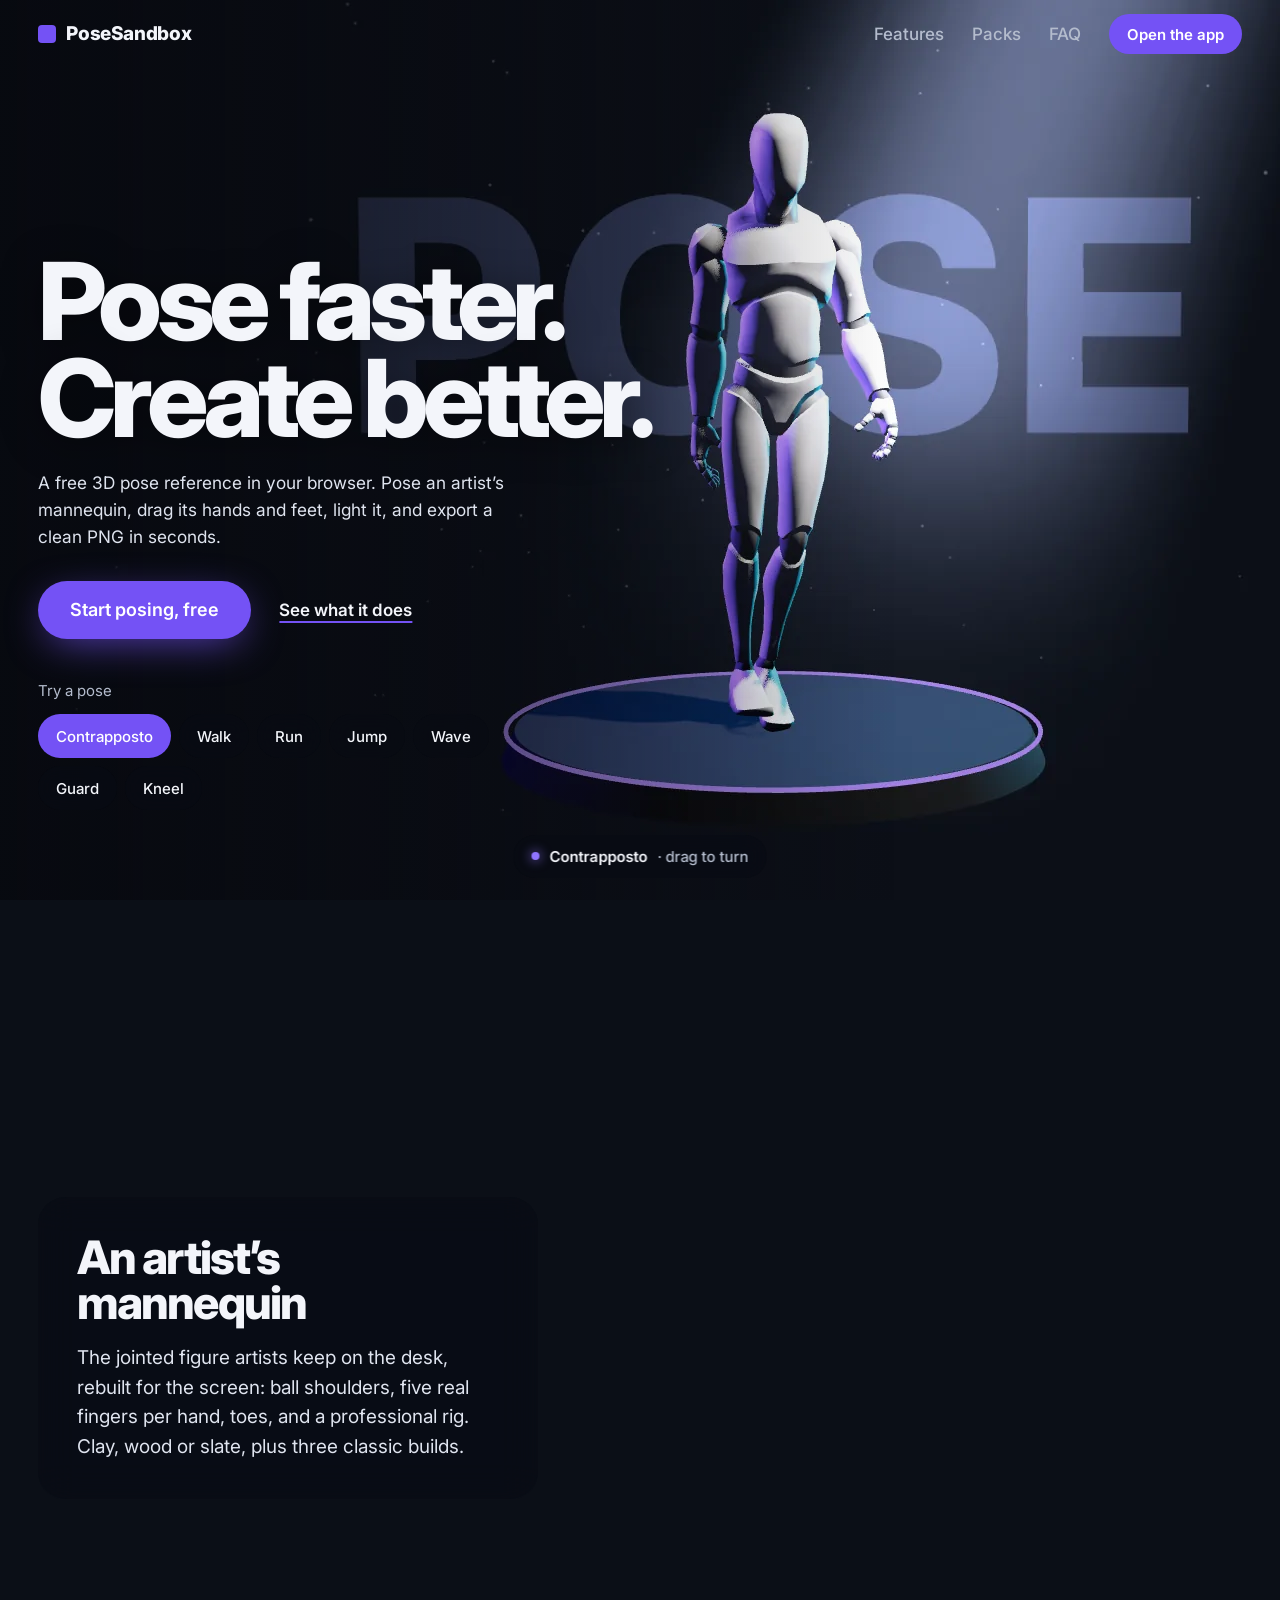
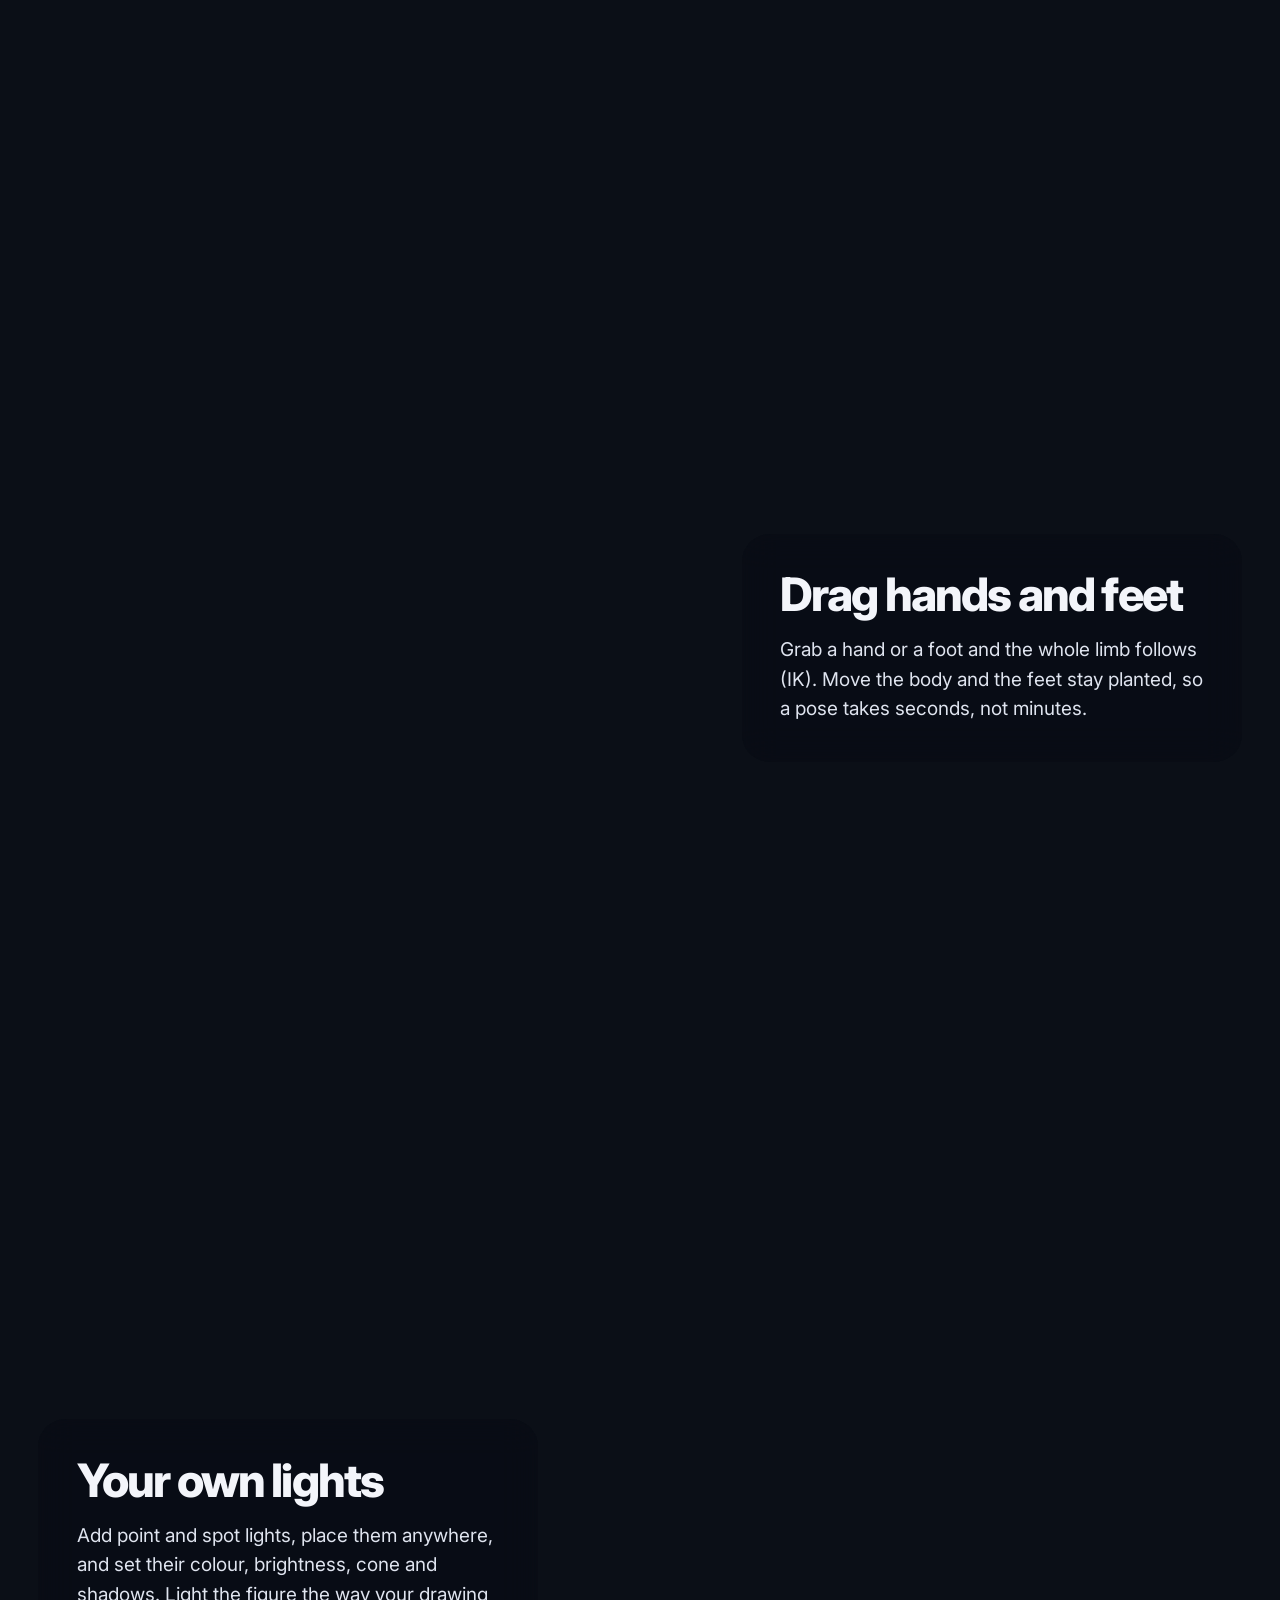
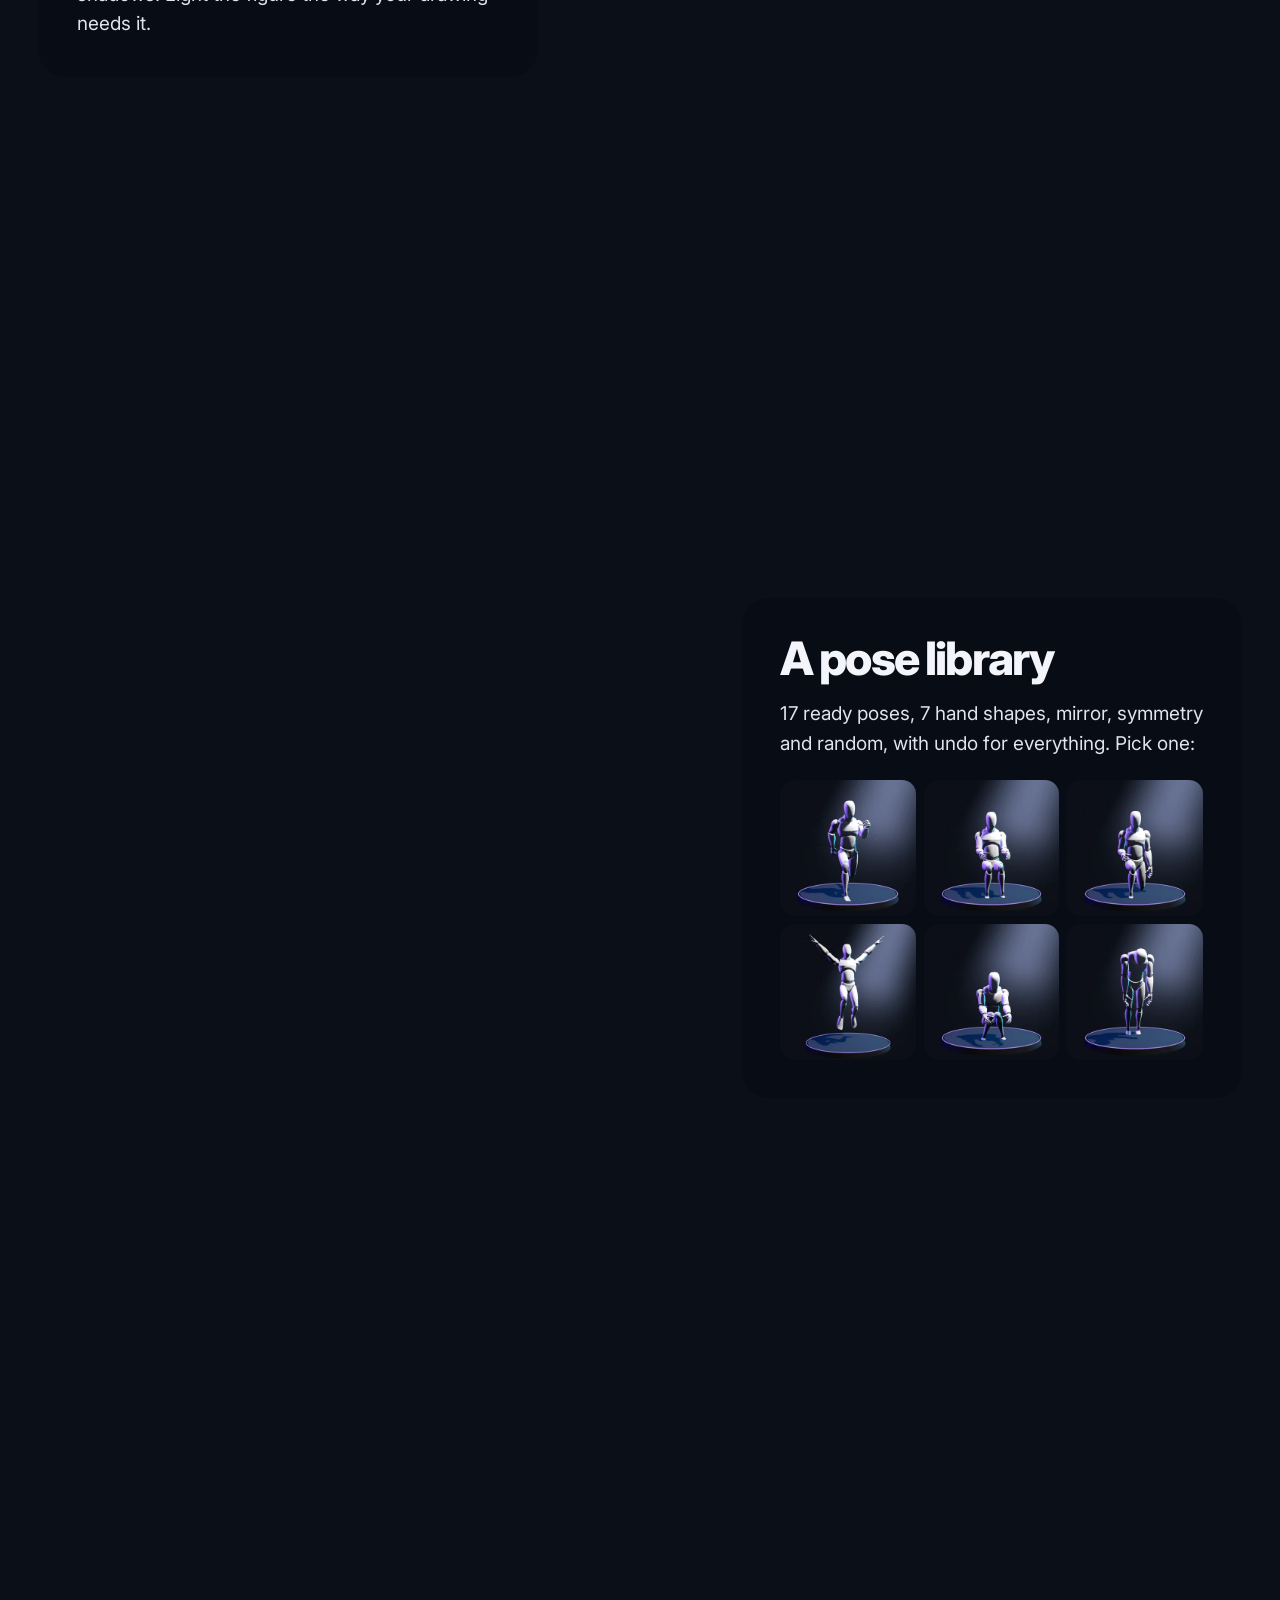
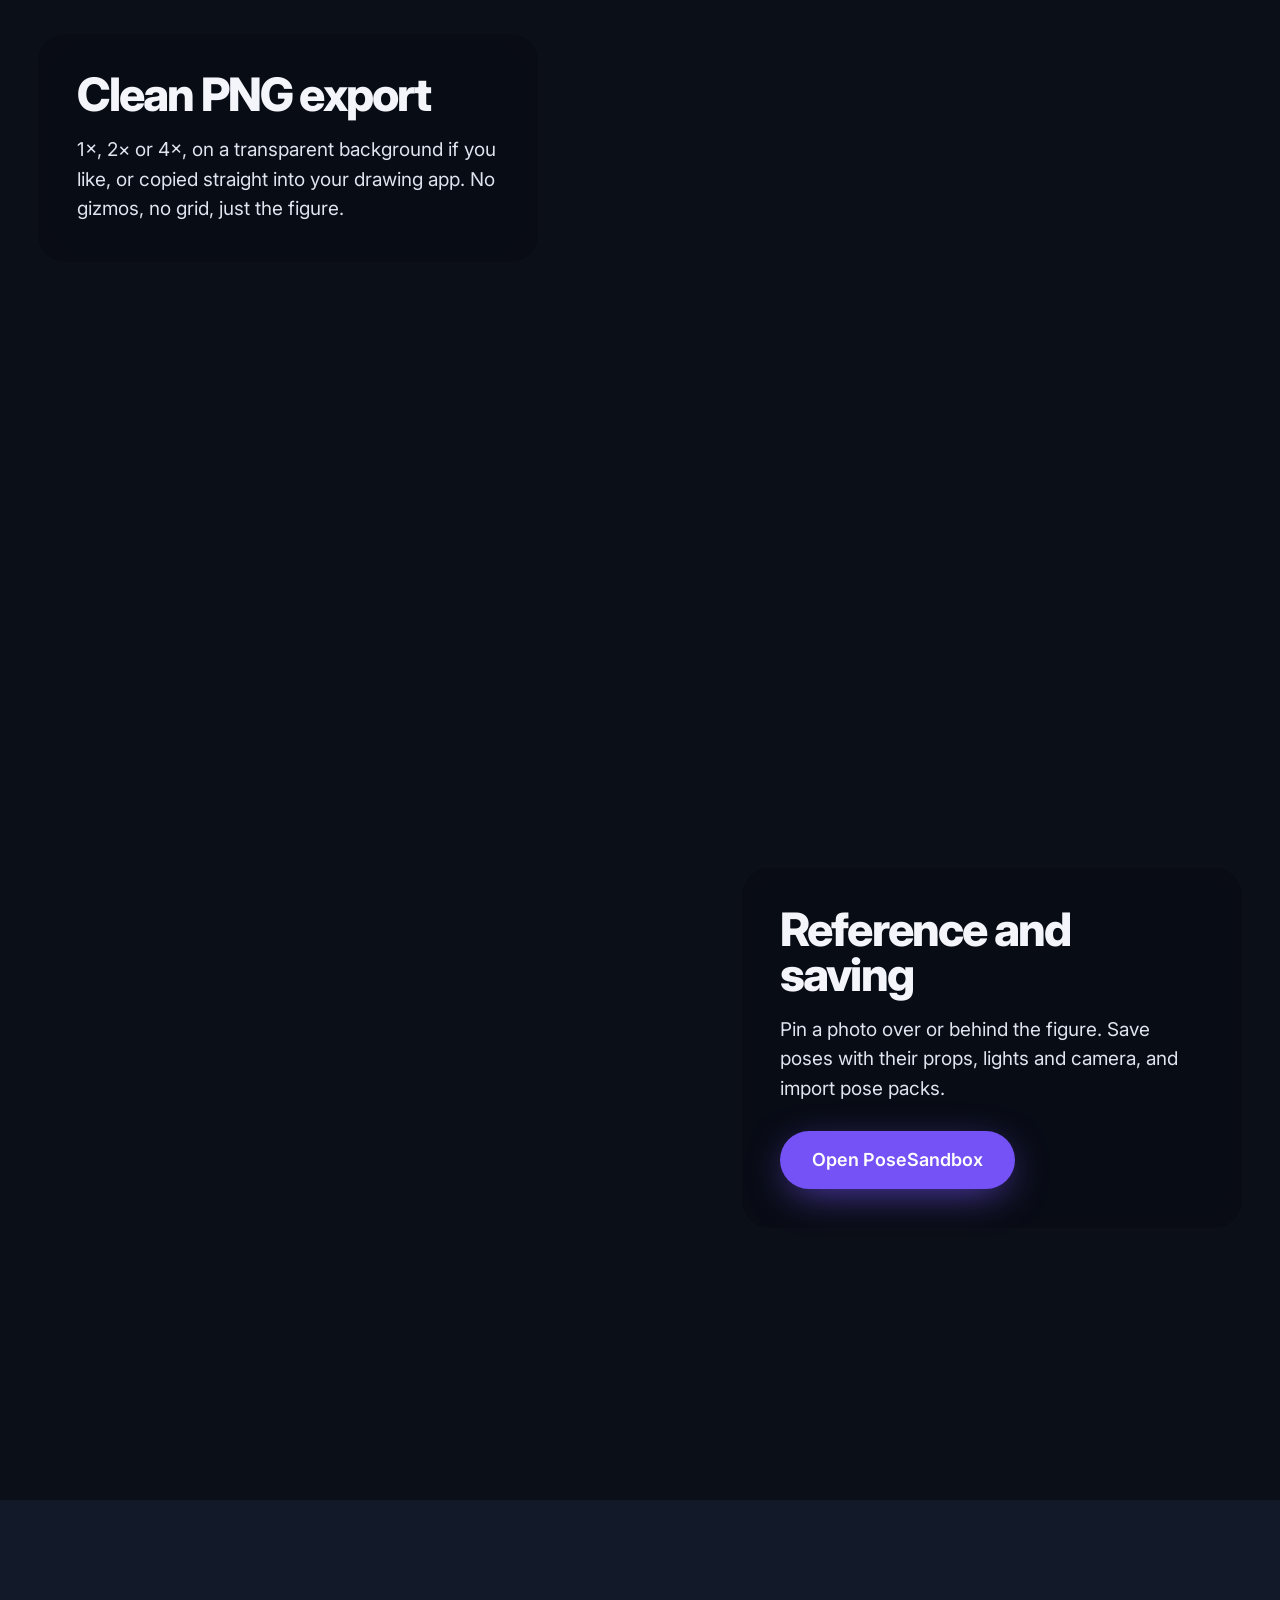
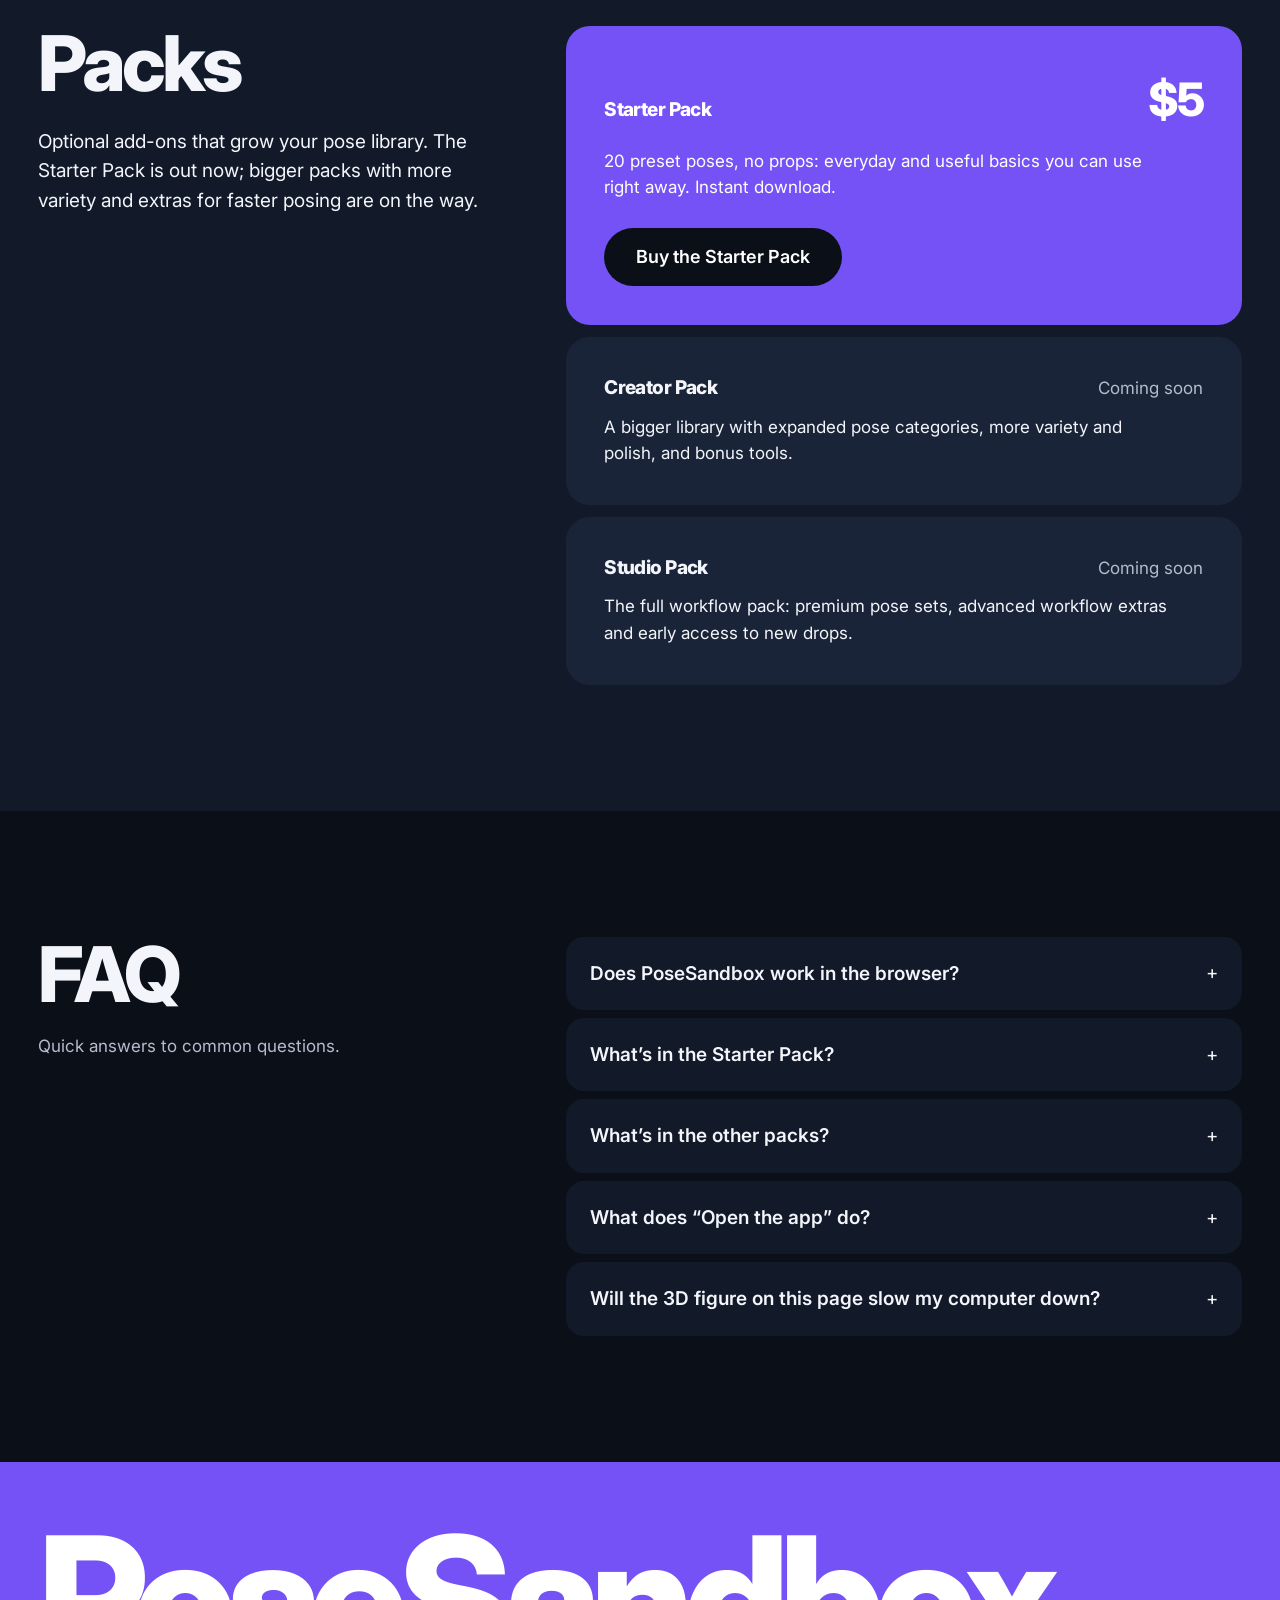
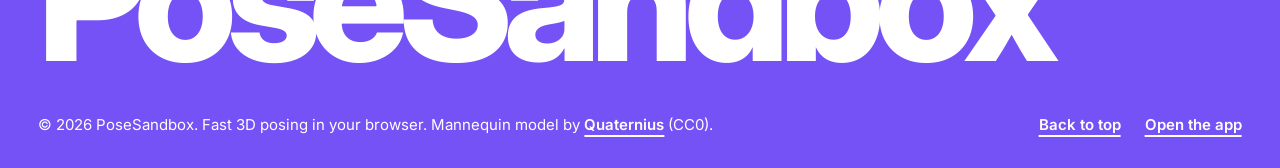
==== commit 2e91a350: "Home page: a full-screen 3D photo studio you scroll through The whole story now plays in one WebGL s" ====
--- a/index.html
+++ b/index.html
@@ -40,6 +40,10 @@
 </head>
 
 <body>
+  <!-- the studio: one WebGL scene behind the whole story (landing.js); the poster shows until it is live -->
+  <div class="scene__poster" aria-hidden="true"></div>
+  <canvas id="scene" class="scene" aria-hidden="true"></canvas>
+
   <header class="nav">
     <a class="brand" href="./index.html" aria-label="PoseSandbox home">
       <span class="brand__mark" aria-hidden="true"></span>
@@ -65,87 +69,84 @@
     <a class="btn" href="./app.html">Open the app</a>
   </div>
 
+  <p class="posename" aria-live="polite"><span class="posename__dot" aria-hidden="true"></span><span id="poseName">Contrapposto</span><span class="posename__hint"> · drag to turn</span></p>
+
   <main>
-    <!-- The story: one live stage, pinned while the hero and the features scroll past it -->
-    <section class="story" id="top">
-      <div class="stage" id="stage" tabindex="0" aria-label="The PoseSandbox mannequin in 3D. Drag, or use the arrow keys, to turn it.">
-        <img class="stage__poster" src="./assets/stage-poster.webp" width="845" height="812"
-             alt="The PoseSandbox mannequin standing in a relaxed contrapposto pose" fetchpriority="high" />
-        <canvas class="stage__canvas" id="stageCanvas"></canvas>
-        <p class="stage__cap"><span class="stage__name" id="stageName">Contrapposto</span> <span class="stage__hint">Drag to turn</span></p>
-      </div>
-
-      <div class="story__flow">
-        <div class="hero">
-          <h1 class="reveal">Pose faster. Create better.</h1>
-          <p class="hero__lead reveal">
-            A free 3D pose reference in your browser: pose an artist’s mannequin, drag its hands and feet, light the scene
-            and export a clean PNG in seconds. Nothing to install, no account.
-          </p>
-          <div class="hero__actions reveal">
-            <a class="btn btn--lg" href="./app.html">Start posing, free</a>
-            <a class="textlink" href="#packs">See the packs</a>
-          </div>
-          <div class="try reveal" id="try" hidden>
-            <p class="try__label">Try a pose on the figure</p>
-            <div class="try__row">
-              <button class="chip" data-try="contrapposto" aria-pressed="true">Contrapposto</button>
-              <button class="chip" data-try="walk" aria-pressed="false">Walk</button>
-              <button class="chip" data-try="run" aria-pressed="false">Run</button>
-              <button class="chip" data-try="jump" aria-pressed="false">Jump</button>
-              <button class="chip" data-try="wave" aria-pressed="false">Wave</button>
-              <button class="chip" data-try="fight" aria-pressed="false">Guard</button>
-              <button class="chip" data-try="kneel" aria-pressed="false">Kneel</button>
-            </div>
-          </div>
-        </div>
-
-        <div class="features" id="features">
-          <div class="features__head">
-            <h2 class="reveal">Everything you need to pose</h2>
-            <p class="reveal">Built for drawing reference: quick to pose, easy to light, clean to export.</p>
-          </div>
-
-          <article class="feat" data-pose="contrapposto" data-look="studio">
-            <h3>An artist’s mannequin</h3>
-            <p>A sculpted, fully rigged action-figure mannequin with ball-jointed shoulders, jointed hands and toes, plus three classic builds and clay, wood or slate finishes.</p>
-          </article>
-
-          <article class="feat" data-pose="reach" data-look="studio">
-            <h3>Drag hands and feet</h3>
-            <p>Move a hand or a foot and the whole limb follows (IK). Move the body and the feet stay planted.</p>
-          </article>
-
-          <article class="feat" data-pose="fight" data-look="lights">
-            <h3>Your own lights</h3>
-            <p>Add point and spot lights, place them anywhere, and set their colour, brightness, cone and shadows.</p>
-          </article>
-
-          <article class="feat" data-pose="library" data-look="studio">
-            <h3>A pose library</h3>
-            <p>17 ready poses, 7 hand shapes, mirror, symmetry and random, with undo for everything. Pick one:</p>
-            <div class="thumbs">
-              <button class="thumb" data-try="run" aria-pressed="false"><img src="./assets/poses/run.webp" width="360" height="360" alt="Run" loading="lazy" /></button>
-              <button class="thumb" data-try="sit" aria-pressed="false"><img src="./assets/poses/sit.webp" width="360" height="360" alt="Sit" loading="lazy" /></button>
-              <button class="thumb" data-try="kneel" aria-pressed="false"><img src="./assets/poses/kneel.webp" width="360" height="360" alt="Kneel" loading="lazy" /></button>
-              <button class="thumb" data-try="jump" aria-pressed="false"><img src="./assets/poses/jump.webp" width="360" height="360" alt="Jump" loading="lazy" /></button>
-              <button class="thumb" data-try="squat" aria-pressed="false"><img src="./assets/poses/squat.webp" width="360" height="360" alt="Squat" loading="lazy" /></button>
-              <button class="thumb" data-try="bow" aria-pressed="false"><img src="./assets/poses/bow.webp" width="360" height="360" alt="Bow" loading="lazy" /></button>
-            </div>
-          </article>
-
-          <article class="feat" data-pose="point" data-look="export">
-            <h3>Clean PNG export</h3>
-            <p>1×, 2× or 4×, with an optional transparent background, or copy it straight into your drawing app.</p>
-          </article>
-
-          <article class="feat" data-pose="wave" data-look="studio">
-            <h3>Reference and saving</h3>
-            <p>Pin a photo over or behind the figure. Save poses with their props, lights and camera, and import pose packs.</p>
-          </article>
+    <section class="chapter chapter--hero" id="top" data-chapter="hero">
+      <div class="hero__copy">
+        <h1>Pose faster.<br />Create better.</h1>
+        <p class="hero__lead">A free 3D pose reference in your browser. Pose an artist’s mannequin, drag its hands and feet, light it, and export a clean PNG in seconds.</p>
+        <div class="hero__actions">
+          <a class="btn btn--lg" href="./app.html">Start posing, free</a>
+          <a class="textlink" href="#features">See what it does</a>
+        </div>
+        <div class="hero__try">
+        <p class="hero__tryLabel">Try a pose</p>
+        <div class="hero__chips">
+          <button class="chip" data-try="contrapposto" aria-pressed="true">Contrapposto</button>
+          <button class="chip" data-try="walk" aria-pressed="false">Walk</button>
+          <button class="chip" data-try="run" aria-pressed="false">Run</button>
+          <button class="chip" data-try="jump" aria-pressed="false">Jump</button>
+          <button class="chip" data-try="wave" aria-pressed="false">Wave</button>
+          <button class="chip" data-try="fight" aria-pressed="false">Guard</button>
+          <button class="chip" data-try="kneel" aria-pressed="false">Kneel</button>
+        </div>
         </div>
       </div>
     </section>
+
+    <div id="features">
+      <section class="chapter" data-chapter="form">
+        <div class="panel panel--left reveal">
+          <h2>An artist’s mannequin</h2>
+          <p>The jointed figure artists keep on the desk, rebuilt for the screen: ball shoulders, five real fingers per hand, toes, and a professional rig. Clay, wood or slate, plus three classic builds.</p>
+        </div>
+      </section>
+
+      <section class="chapter" data-chapter="reach">
+        <div class="panel panel--right reveal">
+          <h2>Drag hands and feet</h2>
+          <p>Grab a hand or a foot and the whole limb follows (IK). Move the body and the feet stay planted, so a pose takes seconds, not minutes.</p>
+        </div>
+      </section>
+
+      <section class="chapter" data-chapter="light">
+        <div class="panel panel--left reveal">
+          <h2>Your own lights</h2>
+          <p>Add point and spot lights, place them anywhere, and set their colour, brightness, cone and shadows. Light the figure the way your drawing needs it.</p>
+        </div>
+      </section>
+
+      <section class="chapter" data-chapter="library">
+        <div class="panel panel--right reveal">
+          <h2>A pose library</h2>
+          <p>17 ready poses, 7 hand shapes, mirror, symmetry and random, with undo for everything. Pick one:</p>
+          <div class="thumbs">
+            <button class="thumb" data-try="run" aria-pressed="false"><img src="./assets/poses/run.webp" width="360" height="360" alt="Run" loading="lazy" /></button>
+            <button class="thumb" data-try="sit" aria-pressed="false"><img src="./assets/poses/sit.webp" width="360" height="360" alt="Sit" loading="lazy" /></button>
+            <button class="thumb" data-try="kneel" aria-pressed="false"><img src="./assets/poses/kneel.webp" width="360" height="360" alt="Kneel" loading="lazy" /></button>
+            <button class="thumb" data-try="jump" aria-pressed="false"><img src="./assets/poses/jump.webp" width="360" height="360" alt="Jump" loading="lazy" /></button>
+            <button class="thumb" data-try="squat" aria-pressed="false"><img src="./assets/poses/squat.webp" width="360" height="360" alt="Squat" loading="lazy" /></button>
+            <button class="thumb" data-try="bow" aria-pressed="false"><img src="./assets/poses/bow.webp" width="360" height="360" alt="Bow" loading="lazy" /></button>
+          </div>
+        </div>
+      </section>
+
+      <section class="chapter" data-chapter="export">
+        <div class="panel panel--left reveal">
+          <h2>Clean PNG export</h2>
+          <p>1×, 2× or 4×, on a transparent background if you like, or copied straight into your drawing app. No gizmos, no grid, just the figure.</p>
+        </div>
+      </section>
+
+      <section class="chapter" data-chapter="save">
+        <div class="panel panel--right reveal">
+          <h2>Reference and saving</h2>
+          <p>Pin a photo over or behind the figure. Save poses with their props, lights and camera, and import pose packs.</p>
+          <a class="btn btn--lg panel__cta" href="./app.html">Open PoseSandbox</a>
+        </div>
+      </section>
+    </div>
 
     <!-- Packs -->
     <section class="packs" id="packs">
@@ -213,7 +214,7 @@
 
         <details class="faqItem reveal">
           <summary>Will the 3D figure on this page slow my computer down?</summary>
-          <p>No. It only loads once it is on screen, only draws while you can see it, pauses in a hidden tab, and holds still if your system asks for reduced motion. The editor only redraws when something changes.</p>
+          <p>No. It loads after the page, only draws while you can see it, pauses in a hidden tab, and holds still if your system asks for reduced motion. The editor only redraws when something changes.</p>
         </details>
       </div>
     </section>
@@ -222,7 +223,7 @@
   <footer class="footer">
     <p class="footer__name">PoseSandbox</p>
     <div class="footer__row">
-      <span>© <span id="year"></span> PoseSandbox. Fast 3D posing in your browser.</span>
+      <span>© <span id="year"></span> PoseSandbox. Fast 3D posing in your browser. Mannequin model by <a class="textlink" href="https://quaternius.com" rel="noopener">Quaternius</a> (CC0).</span>
       <span class="footer__links">
         <a class="textlink" href="#top">Back to top</a>
         <a class="textlink" href="./app.html">Open the app</a>
--- a/landing.css
+++ b/landing.css
@@ -1,19 +1,20 @@
-/* landing.css — the home page. Flat tone steps, one accent, a live 3D stage (landing.js). */
+/* landing.css — the home page: a WebGL photo studio (landing.js) behind a scrolling story, then packs, FAQ, footer. */
 
 :root {
   --ground: #0b0f17;
   --surface: #121a29;
   --surface2: #1a2438;
-  --ink: #f1f3f8;
-  --ink2: #a8b0c2;
+  --ink: #f3f5fa;
+  --ink2: #b4bccd;
   --accent: #7452f5;      /* the brand violet, a step deeper so white on it reads (4.9:1) */
   --accent-hi: #6544e6;
+  --glass: rgba(9, 12, 20, 0.62);
   --small: 15px; --body: 17px; --lead: 19px;
-  --h2: clamp(30px, 3.4vw, 52px);
-  --display: clamp(44px, 5.6vw, 92px);
+  --h2: clamp(32px, 3.6vw, 56px);
+  --display: clamp(52px, 8.4vw, 148px);
   --font: "Inter", system-ui, -apple-system, "Segoe UI", Roboto, sans-serif;
-  --m: clamp(16px, 2.6vw, 40px);
-  --nav: 64px;
+  --m: clamp(16px, 3vw, 48px);
+  --nav: 68px;
   --ease: cubic-bezier(.2, .7, .2, 1);
 }
 
@@ -32,8 +33,17 @@
 a { color: inherit; }
 img { display: block; max-width: 100%; height: auto; }
 code { font: inherit; padding: 1px 6px; background: var(--surface2); }
-:focus-visible { outline: 3px solid var(--accent-hi); outline-offset: 3px; }
+:focus-visible { outline: 3px solid #a48dff; outline-offset: 3px; }
 ::selection { background: var(--accent); color: #fff; }
+
+/* ---- the studio behind everything */
+.scene, .scene__poster { position: fixed; inset: 0; width: 100%; height: 100%; z-index: 0; }
+.scene { display: block; touch-action: pan-y; cursor: grab; opacity: 0; transition: opacity 900ms var(--ease); }
+.scene:active { cursor: grabbing; }
+.scene__poster { background: var(--ground) url("./assets/stage-poster.webp") center / cover no-repeat; transition: opacity 900ms var(--ease); }
+.is-live .scene { opacity: 1; }
+.is-live .scene__poster { opacity: 0; }
+main, .footer, .nav, .mobileMenu, .posename { position: relative; z-index: 1; }
 
 /* ---- buttons and links */
 .btn {
@@ -42,12 +52,13 @@
   border: 0; border-radius: 999px;
   background: var(--accent); color: #fff;
   font: 600 var(--body)/1 var(--font); text-decoration: none; cursor: pointer;
-  transition: background 160ms var(--ease), transform 160ms var(--ease);
-}
-.btn:hover { background: var(--accent-hi); }
+  box-shadow: 0 10px 40px -10px rgba(116, 82, 245, 0.8);
+  transition: background 160ms var(--ease), transform 160ms var(--ease), box-shadow 160ms var(--ease);
+}
+.btn:hover { background: var(--accent-hi); transform: translateY(-1px); box-shadow: 0 14px 44px -10px rgba(116, 82, 245, 0.95); }
 .btn:active { transform: scale(0.97); }
-.btn--lg { min-height: 56px; padding: 0 30px; }
-.btn--sm { min-height: 40px; padding: 0 18px; font-size: var(--small); }
+.btn--lg { min-height: 58px; padding: 0 32px; font-size: 18px; }
+.btn--sm { min-height: 40px; padding: 0 18px; font-size: var(--small); box-shadow: none; }
 .textlink {
   font-weight: 600; text-decoration: underline; text-decoration-thickness: 2px;
   text-underline-offset: 5px; text-decoration-color: var(--accent);
@@ -55,130 +66,119 @@
 }
 .textlink:hover { color: #fff; text-decoration-color: #fff; }
 
-/* ---- navigation: wordmark, three links, one action */
+/* ---- navigation: floats over the studio, turns solid once the story is behind you */
 .nav {
-  position: sticky; top: 0; z-index: 20;
+  position: fixed; top: 0; left: 0; right: 0; z-index: 20;
   height: var(--nav); padding: 0 var(--m);
   display: flex; align-items: center; justify-content: space-between;
-  background: var(--ground);
-}
+  transition: background 300ms var(--ease);
+}
+.is-scrolled .nav { background: rgba(9, 12, 20, 0.72); backdrop-filter: blur(14px); -webkit-backdrop-filter: blur(14px); }
+.is-past .nav { background: var(--ground); }
+[data-look="white"]:not(.is-past) .nav { color: var(--ground); }
+[data-look="white"]:not(.is-past) .nav__link { color: #3b4357; }
 .brand { display: flex; align-items: center; gap: 10px; text-decoration: none; }
-.brand__mark { width: 18px; height: 18px; background: var(--accent); }
+.brand__mark { width: 18px; height: 18px; background: var(--accent); border-radius: 4px; }
 .brand__title { font-weight: 800; font-size: var(--lead); letter-spacing: -0.02em; }
 .nav__links { display: flex; align-items: center; gap: 28px; }
 .nav__link { text-decoration: none; font-weight: 500; color: var(--ink2); transition: color 160ms var(--ease); }
 .nav__link:hover { color: var(--ink); }
-.nav__burger { display: none; width: 44px; height: 44px; padding: 12px 10px; border: 0; background: var(--surface); cursor: pointer; }
+.nav__burger { display: none; width: 44px; height: 44px; padding: 12px 10px; border: 0; border-radius: 12px; background: var(--glass); backdrop-filter: blur(12px); cursor: pointer; }
 .nav__burger span { display: block; height: 2px; background: var(--ink); }
 .nav__burger span + span { margin-top: 6px; }
 .mobileMenu {
   position: fixed; inset: var(--nav) 0 auto 0; z-index: 19;
-  display: grid; gap: 4px; padding: 12px var(--m) 20px; background: var(--ground);
+  display: grid; gap: 4px; padding: 12px var(--m) 24px; background: var(--ground);
 }
 .mobileMenu[hidden] { display: none; }
 .mobileMenu__link { padding: 14px 0; font-size: var(--lead); font-weight: 600; text-decoration: none; }
 .mobileMenu .btn { margin-top: 8px; }
 
-/* ---- the story: the stage stays pinned while the hero and the features scroll past */
-.story {
-  display: grid;
-  grid-template-columns: minmax(0, 1fr) minmax(0, 1.05fr);
-  gap: clamp(24px, 4vw, 72px);
-  padding: 0 var(--m);
-}
-.stage {
-  grid-column: 2; grid-row: 1;
-  position: sticky; top: calc(var(--nav) + 8px);
-  height: calc(100svh - var(--nav) - 24px);
-  min-height: 520px;
-  background: var(--surface);
-  overflow: hidden;
-  outline-offset: -3px;
-}
-.stage__poster, .stage__canvas {
-  position: absolute; inset: 0; width: 100%; height: 100%;
-}
-.stage__poster { object-fit: contain; transition: opacity 500ms var(--ease); }
-.stage__canvas { opacity: 0; touch-action: pan-y; cursor: grab; transition: opacity 500ms var(--ease); }
-.stage.is-drag .stage__canvas { cursor: grabbing; }
-.stage.is-live .stage__canvas { opacity: 1; }
-.stage.is-live .stage__poster { opacity: 0; }
-.stage__cap {
-  position: absolute; left: 24px; right: 24px; top: 20px;
-  display: flex; align-items: baseline; justify-content: space-between; gap: 12px;
+/* the pose on the turntable, pinned at the bottom while the story plays */
+.posename {
+  position: fixed; left: 50%; bottom: 22px; z-index: 2; translate: -50% 0;
+  display: flex; align-items: center; gap: 10px;
+  margin: 0; padding: 10px 18px; border-radius: 999px;
+  background: var(--glass); backdrop-filter: blur(14px); -webkit-backdrop-filter: blur(14px);
+  font-size: var(--small); font-weight: 600; white-space: nowrap; pointer-events: none;
+  transition: opacity 400ms var(--ease);
+}
+.posename__dot { width: 8px; height: 8px; border-radius: 50%; background: #8f74ff; box-shadow: 0 0 12px #8f74ff; }
+.posename__hint { color: var(--ink2); font-weight: 500; }
+.is-past .posename { opacity: 0; }
+
+/* ---- the story: full-screen chapters over the studio; only their panels catch the pointer */
+.chapter {
+  position: relative; min-height: 100svh;
+  display: flex; align-items: center;
+  padding: calc(var(--nav) + 24px) var(--m) 96px;
   pointer-events: none;
 }
-.stage__name { font-size: var(--lead); font-weight: 700; }
-.stage__hint { font-size: var(--small); color: var(--ink2); }
-
-.story__flow { grid-column: 1; grid-row: 1; min-width: 0; }
-
-.hero {
-  min-height: calc(100svh - var(--nav));
-  display: flex; flex-direction: column; justify-content: center;
-  padding: 48px 0 64px;
-}
-.hero h1 { font-size: var(--display); letter-spacing: -0.045em; line-height: 0.95; max-width: 9.5em; }
-.hero__lead { margin-top: 28px; max-width: 46ch; font-size: var(--lead); }
-.hero__actions { display: flex; flex-wrap: wrap; align-items: center; gap: 16px 28px; margin-top: 32px; }
-
-.try { margin-top: 48px; }
-.try[hidden] { display: none; }
-.try__label { font-size: var(--small); color: var(--ink2); margin-bottom: 12px; }
-.try__row { display: flex; flex-wrap: wrap; gap: 8px; }
+.chapter a, .chapter button, .panel, .hero__copy, .hero__try { pointer-events: auto; }
+
+.chapter--hero { align-items: flex-end; padding-bottom: clamp(72px, 10vh, 120px); }
+.chapter--hero::before {  /* a scrim so the type reads over any lighting */
+  content: ""; position: absolute; inset: 0 auto 0 0; width: 70%; z-index: -1;
+  background: linear-gradient(to right, rgba(7, 9, 15, 0.85), rgba(7, 9, 15, 0.45) 55%, transparent);
+}
+.hero__copy { max-width: 760px; min-width: 0; }
+.hero__copy h1 { font-size: var(--display); line-height: 0.9; letter-spacing: -0.055em; text-shadow: 0 6px 40px rgba(0, 0, 0, 0.45); }
+.hero__lead { margin-top: 24px; max-width: 44ch; font-size: clamp(17px, 1.35vw, 20px); color: #dfe4ef; }
+.hero__actions { display: flex; flex-wrap: wrap; align-items: center; gap: 16px 28px; margin-top: 30px; }
+.hero__try { margin-top: 40px; max-width: 520px; }
+.hero__tryLabel { font-size: var(--small); color: var(--ink2); margin-bottom: 12px; }
+.hero__chips { display: flex; flex-wrap: wrap; gap: 8px; }
 .chip {
   min-height: 44px; padding: 0 18px;
   border: 0; border-radius: 999px;
-  background: var(--surface2); color: var(--ink);
+  background: var(--glass); color: var(--ink);
+  backdrop-filter: blur(12px); -webkit-backdrop-filter: blur(12px);
   font: 500 var(--small)/1 var(--font); cursor: pointer;
   transition: background 160ms var(--ease), transform 160ms var(--ease);
 }
-.chip:hover { background: #24304a; }
+.chip:hover { background: rgba(40, 48, 72, 0.8); }
 .chip:active { transform: scale(0.96); }
 .chip[aria-pressed="true"] { background: var(--accent); color: #fff; }
 
-.features { padding: 12vh 0 18vh; }
-.features__head h2 { font-size: var(--h2); max-width: 12em; }
-.features__head p { margin-top: 20px; max-width: 46ch; font-size: var(--lead); }
-.feat {
-  min-height: 68svh;
-  display: flex; flex-direction: column; justify-content: center;
-  padding: 32px 0;
-}
-.feat h3 { font-size: var(--h2); letter-spacing: -0.035em; }
-.feat p { margin-top: 18px; max-width: 42ch; font-size: var(--lead); }
-@media (min-width: 901px) {  /* beside the pinned stage, the feature it shows is the one in full */
-  .js .feat { opacity: 0.35; transition: opacity 400ms var(--ease); }
-  .js .feat.is-on { opacity: 1; }
-}
-
-.thumbs { display: grid; grid-template-columns: repeat(3, minmax(0, 1fr)); gap: 8px; max-width: 440px; margin-top: 24px; }
+.panel {
+  width: min(500px, 100%);
+  padding: clamp(28px, 3vw, 44px);
+  border-radius: 28px;
+  background: var(--glass);
+  backdrop-filter: blur(18px) saturate(1.2); -webkit-backdrop-filter: blur(18px) saturate(1.2);
+}
+.panel--right { margin-left: auto; }
+[data-look="white"] .panel { background: rgba(9, 12, 20, 0.9); }
+.panel h2 { font-size: var(--h2); letter-spacing: -0.04em; line-height: 0.98; }
+.panel p { margin-top: 18px; font-size: var(--lead); color: #dfe4ef; }
+.panel__cta { margin-top: 28px; }
+
+.thumbs { display: grid; grid-template-columns: repeat(3, minmax(0, 1fr)); gap: 8px; margin-top: 22px; }
 .thumb {
-  padding: 0; border: 0; background: var(--surface); cursor: pointer;
+  padding: 0; border: 0; border-radius: 14px; overflow: hidden; background: var(--surface); cursor: pointer;
   transition: transform 160ms var(--ease);
 }
 .thumb:hover { transform: translateY(-3px); }
-.thumb[aria-pressed="true"] { outline: 3px solid var(--accent); outline-offset: -3px; }
+.thumb[aria-pressed="true"] { outline: 3px solid #8f74ff; outline-offset: -3px; }
 
 /* ---- packs: one live plan set large, the coming ones beneath it */
 .packs {
   display: grid; grid-template-columns: minmax(0, 0.8fr) minmax(0, 1.2fr);
   gap: clamp(32px, 6vw, 120px);
-  margin-top: 0;
   padding: clamp(96px, 14vh, 180px) var(--m);
   background: var(--surface);
 }
-.packs__intro h2, .faq__intro h2 { font-size: var(--display); letter-spacing: -0.045em; }
+.packs__intro h2, .faq__intro h2 { font-size: clamp(48px, 6vw, 104px); letter-spacing: -0.05em; }
 .packs__intro p { margin-top: 24px; max-width: 40ch; font-size: var(--lead); }
 .packs__list { display: grid; gap: 12px; align-content: start; }
-.plan { padding: clamp(24px, 3vw, 40px); background: var(--surface2); }
+.plan { padding: clamp(24px, 3vw, 40px); background: var(--surface2); border-radius: 24px; }
 .plan__head { display: flex; align-items: baseline; justify-content: space-between; gap: 16px; }
 .plan h3 { font-size: var(--lead); }
 .plan p { margin-top: 12px; max-width: 52ch; }
 .plan__price { font-size: var(--h2); font-weight: 800; letter-spacing: -0.04em; margin: 0 !important; }
 .plan__soon { color: var(--ink2); margin: 0 !important; }
 .plan--live { background: var(--accent); color: #fff; }
-.plan--live .btn { margin-top: 28px; background: var(--ground); }
+.plan--live .btn { margin-top: 28px; background: var(--ground); box-shadow: none; }
 .plan--live .btn:hover { background: #000; }
 
 /* ---- FAQ */
@@ -186,10 +186,11 @@
   display: grid; grid-template-columns: minmax(0, 0.8fr) minmax(0, 1.2fr);
   gap: clamp(32px, 6vw, 120px);
   padding: clamp(96px, 14vh, 180px) var(--m);
+  background: var(--ground);
 }
 .faq__intro p { margin-top: 20px; color: var(--ink2); }
 .faq__list { display: grid; gap: 8px; align-content: start; }
-.faqItem { background: var(--surface); }
+.faqItem { background: var(--surface); border-radius: 18px; overflow: hidden; }
 .faqItem summary {
   padding: 22px 56px 22px 24px; position: relative;
   font-size: var(--lead); font-weight: 600; cursor: pointer; list-style: none;
@@ -211,41 +212,37 @@
 .footer__links { display: flex; gap: 24px; }
 .footer .textlink { text-decoration-color: #fff; }
 
-/* ---- entrances: rise once per part, staggered by the script; never hidden without it */
-.js .reveal { opacity: 0; transform: translateY(24px); transition: opacity 600ms var(--ease), transform 600ms var(--ease); }
+/* ---- entrances: rise once, staggered by the script; never hidden without it */
+.js .reveal { opacity: 0; transform: translateY(32px); transition: opacity 700ms var(--ease), transform 700ms var(--ease); }
 .js .reveal.is-in { opacity: 1; transform: none; }
 
-/* ---- phones and small tablets: the stage pins above the text */
-@media (max-width: 900px) {
+/* ---- phones: the figure stands in the top half, the type and panels sit beneath it */
+@media (max-width: 760px) {
+  :root { --nav: 60px; }
   .nav__links { display: none; }
   .nav__burger { display: block; }
-  .story { grid-template-columns: minmax(0, 1fr); gap: 0; padding: 0; }
-  /* on phones: headline and action first, then the figure (not pinned: it would sit on the text), then the features */
-  .story__flow { display: contents; }
-  .hero, .features { padding-left: var(--m); padding-right: var(--m); }
-  .stage {
-    grid-column: 1; grid-row: 2;
-    position: relative; top: auto;
-    height: 62svh; min-height: 320px;
-  }
-  .hero { grid-row: 1; }
-  .features { grid-row: 3; }
-  .hero { min-height: 0; padding-top: 32px; padding-bottom: 36px; }
-  .try { margin-top: 36px; }
-  .features { padding-top: 56px; padding-bottom: 72px; }
-  .features__head { margin-bottom: 16px; }
-  .feat { min-height: 0; padding: 28px 0; }
+  .chapter { align-items: flex-end; padding-bottom: 84px; }
+  .chapter--hero { padding-bottom: 76px; }
+  .chapter--hero::before { inset: auto 0 0 0; width: auto; height: 65%; background: linear-gradient(to top, rgba(7, 9, 15, 0.95), rgba(7, 9, 15, 0.55) 50%, transparent); }
+  .hero__try { margin-top: 24px; }
+  .hero__copy h1 { font-size: clamp(46px, 13.5vw, 64px); }
+  .hero__lead { margin-top: 16px; }
+  .hero__actions { margin-top: 20px; }
+  .hero__chips { flex-wrap: nowrap; overflow-x: auto; scrollbar-width: none; margin: 0 calc(-1 * var(--m)); padding: 0 var(--m); }
+  .hero__chips::-webkit-scrollbar { display: none; }
+  .chip { flex: none; }
+  .panel, .panel--right { margin: 0; width: 100%; border-radius: 22px; }
+  .panel h2 { font-size: clamp(30px, 8.6vw, 40px); }
+  .panel p { font-size: var(--body); margin-top: 12px; }
   .packs, .faq { grid-template-columns: minmax(0, 1fr); }
-  .stage__cap { left: 16px; right: 16px; top: 14px; }
-}
-@media (max-width: 480px) {
-  .hero h1 { font-size: clamp(40px, 11.5vw, 56px); }
   .footer__links { flex-direction: column; gap: 8px; }
+  .posename { display: none; }  /* the pressed chip shows the pose; a pill here would sit on the text */
+  .hero__copy { width: 100%; }
+  .posename__hint { display: none; }
 }
 
 @media (prefers-reduced-motion: reduce) {
   html { scroll-behavior: auto; }
   .js .reveal { opacity: 1; transform: none; transition: none; }
-  .js .feat { transition: none; }
-  .stage__poster, .stage__canvas { transition: none; }
-}
+  .scene, .scene__poster { transition: none; }
+}
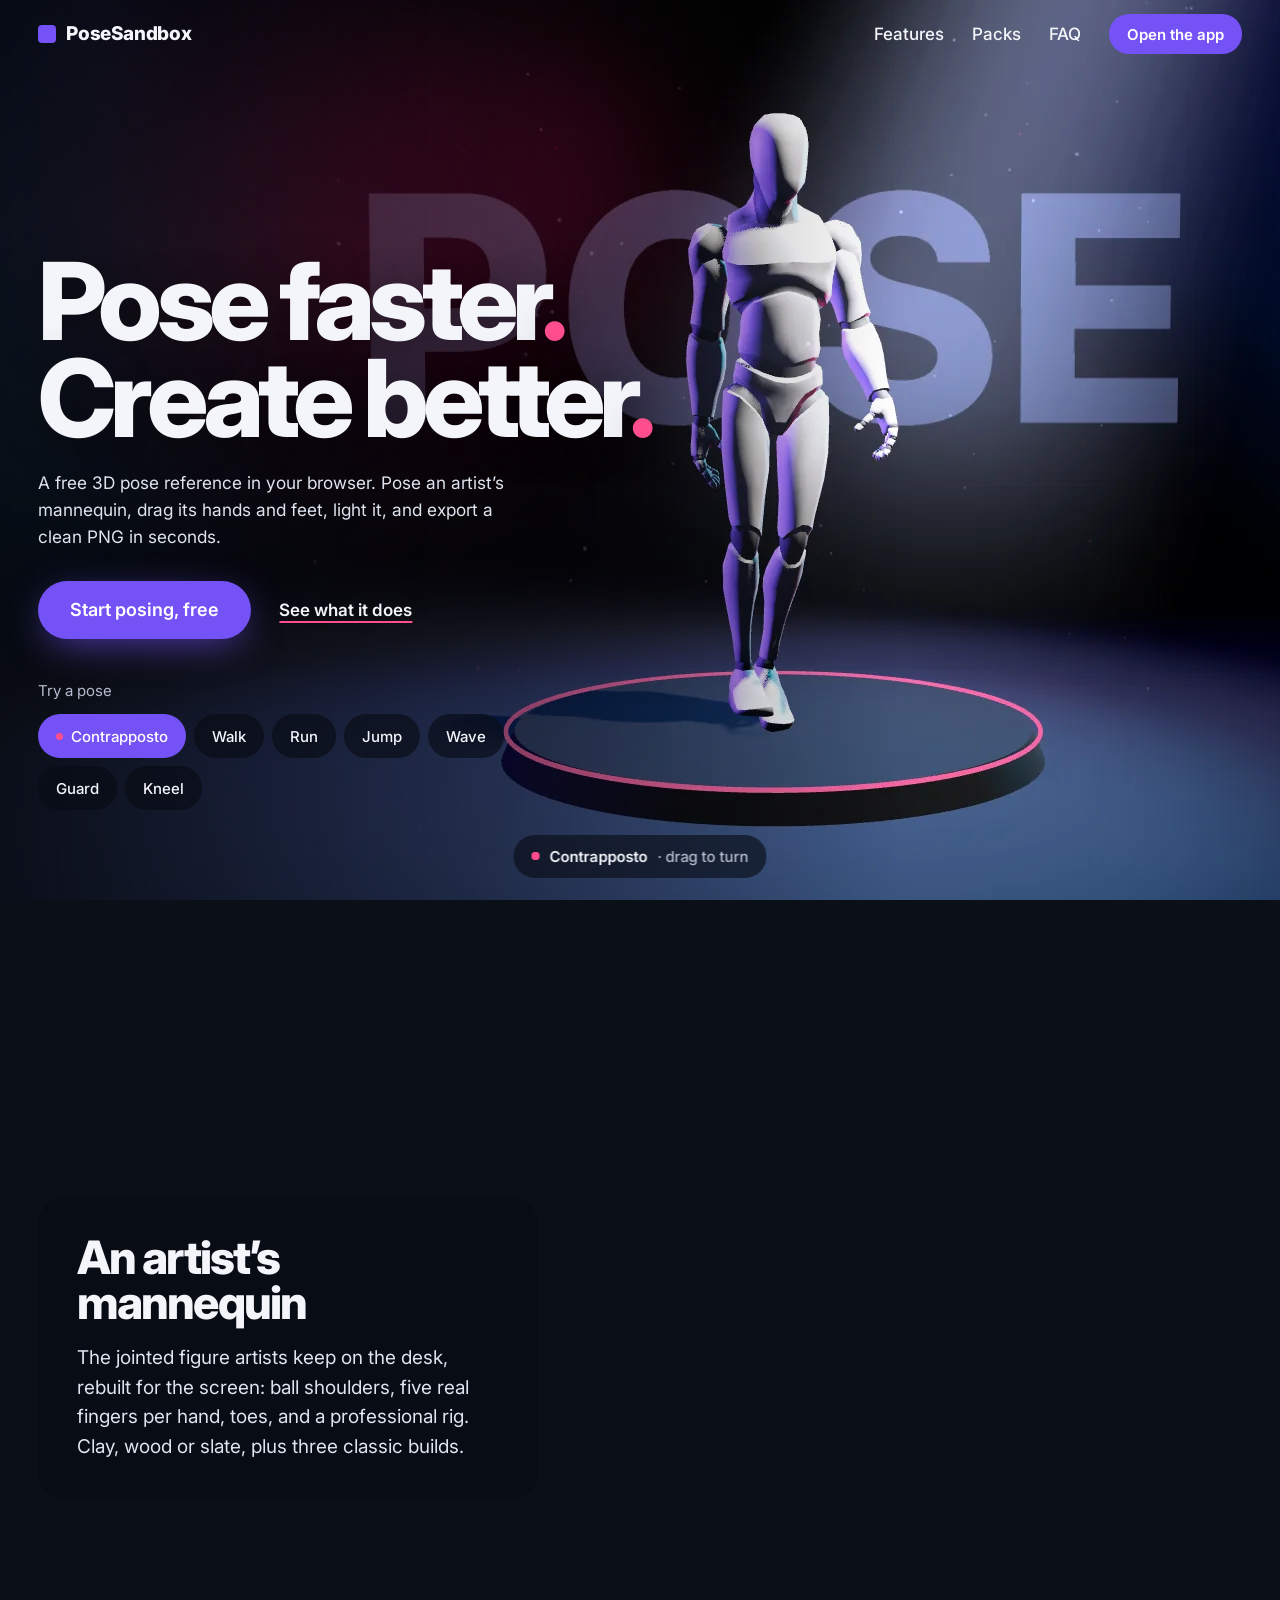
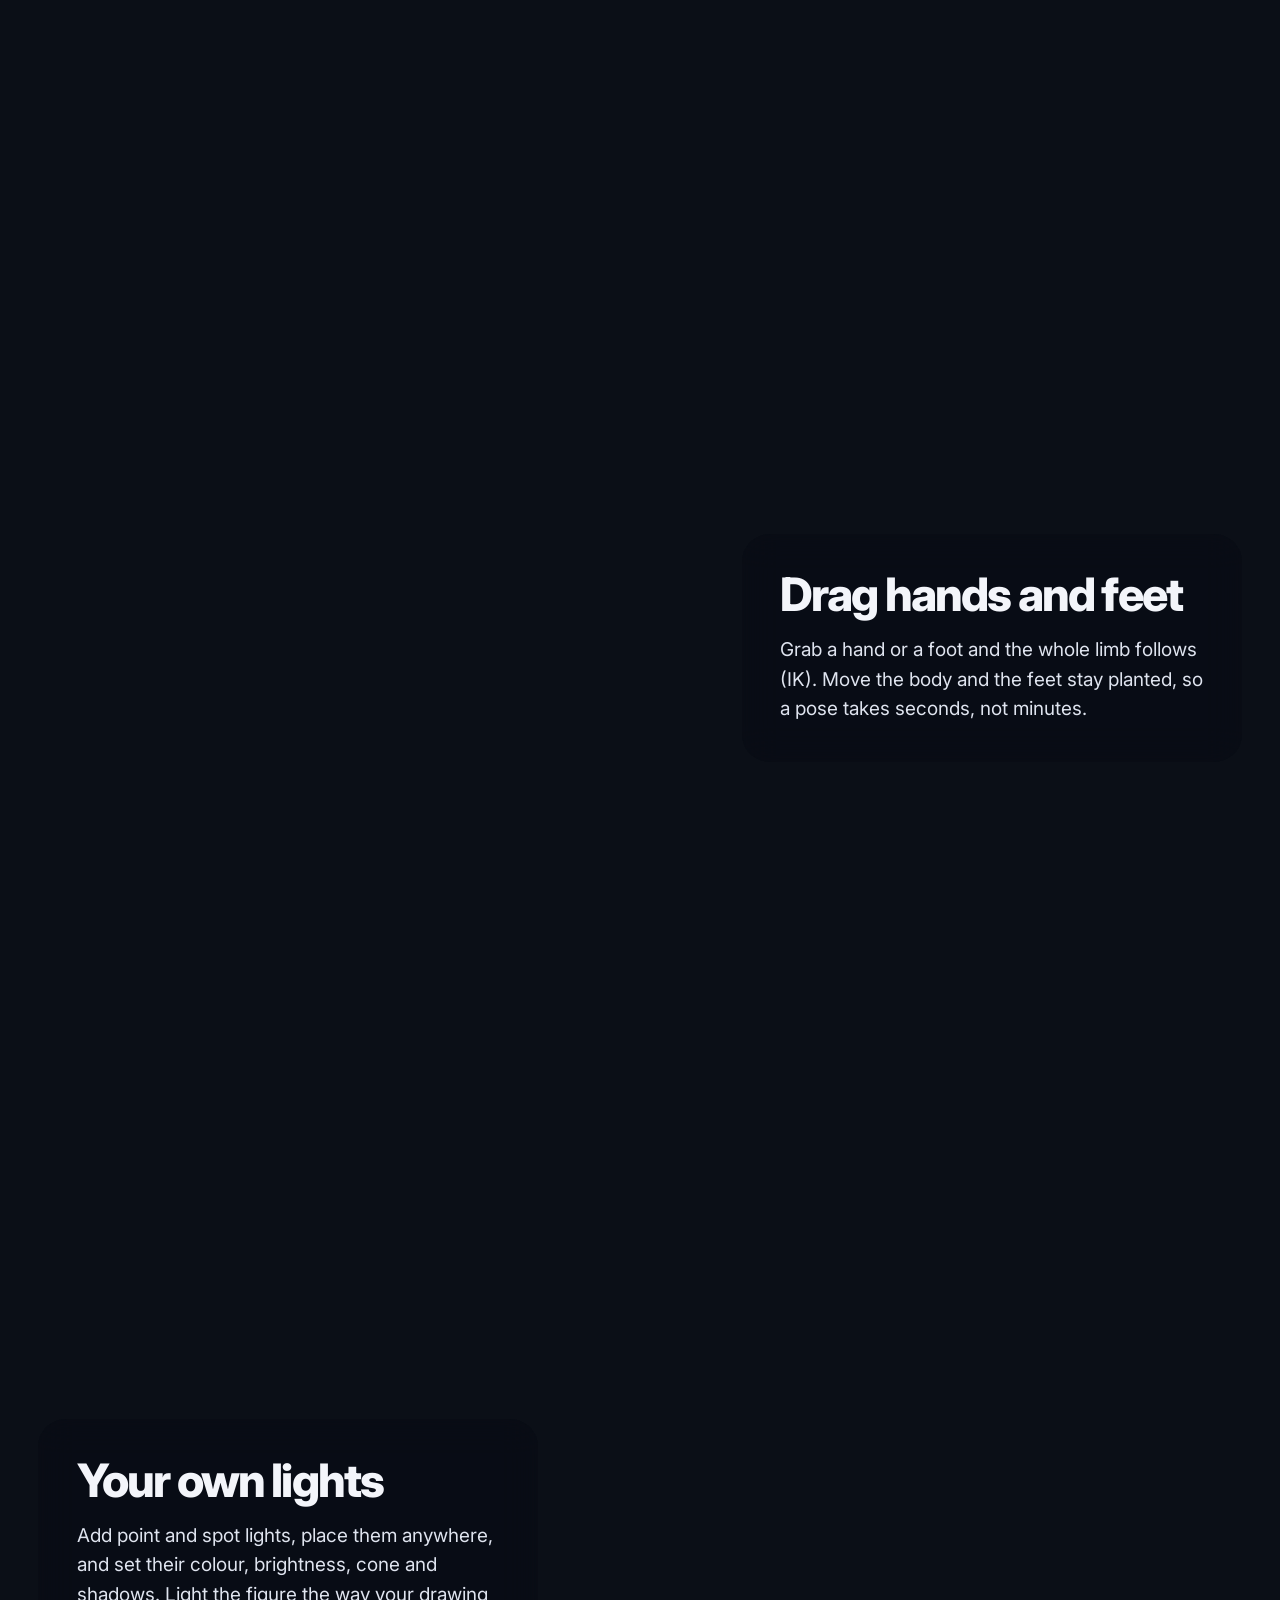
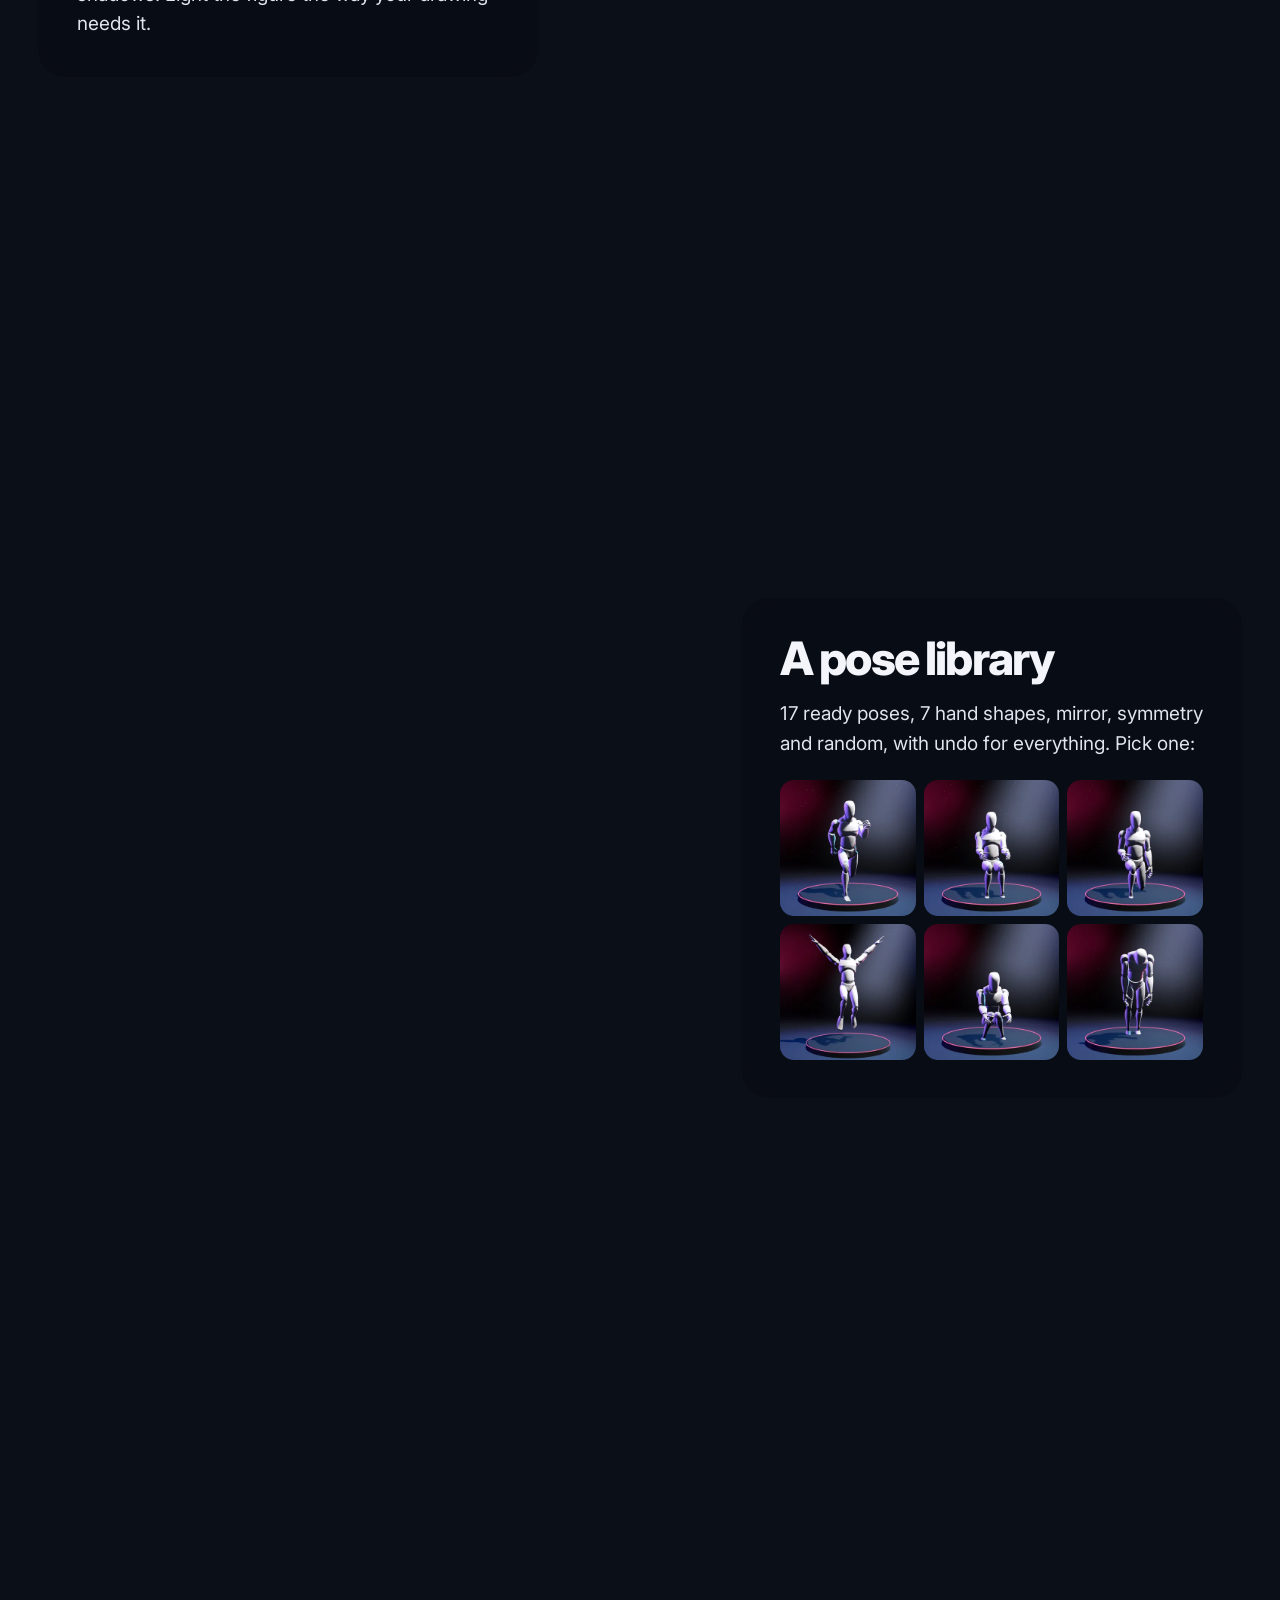
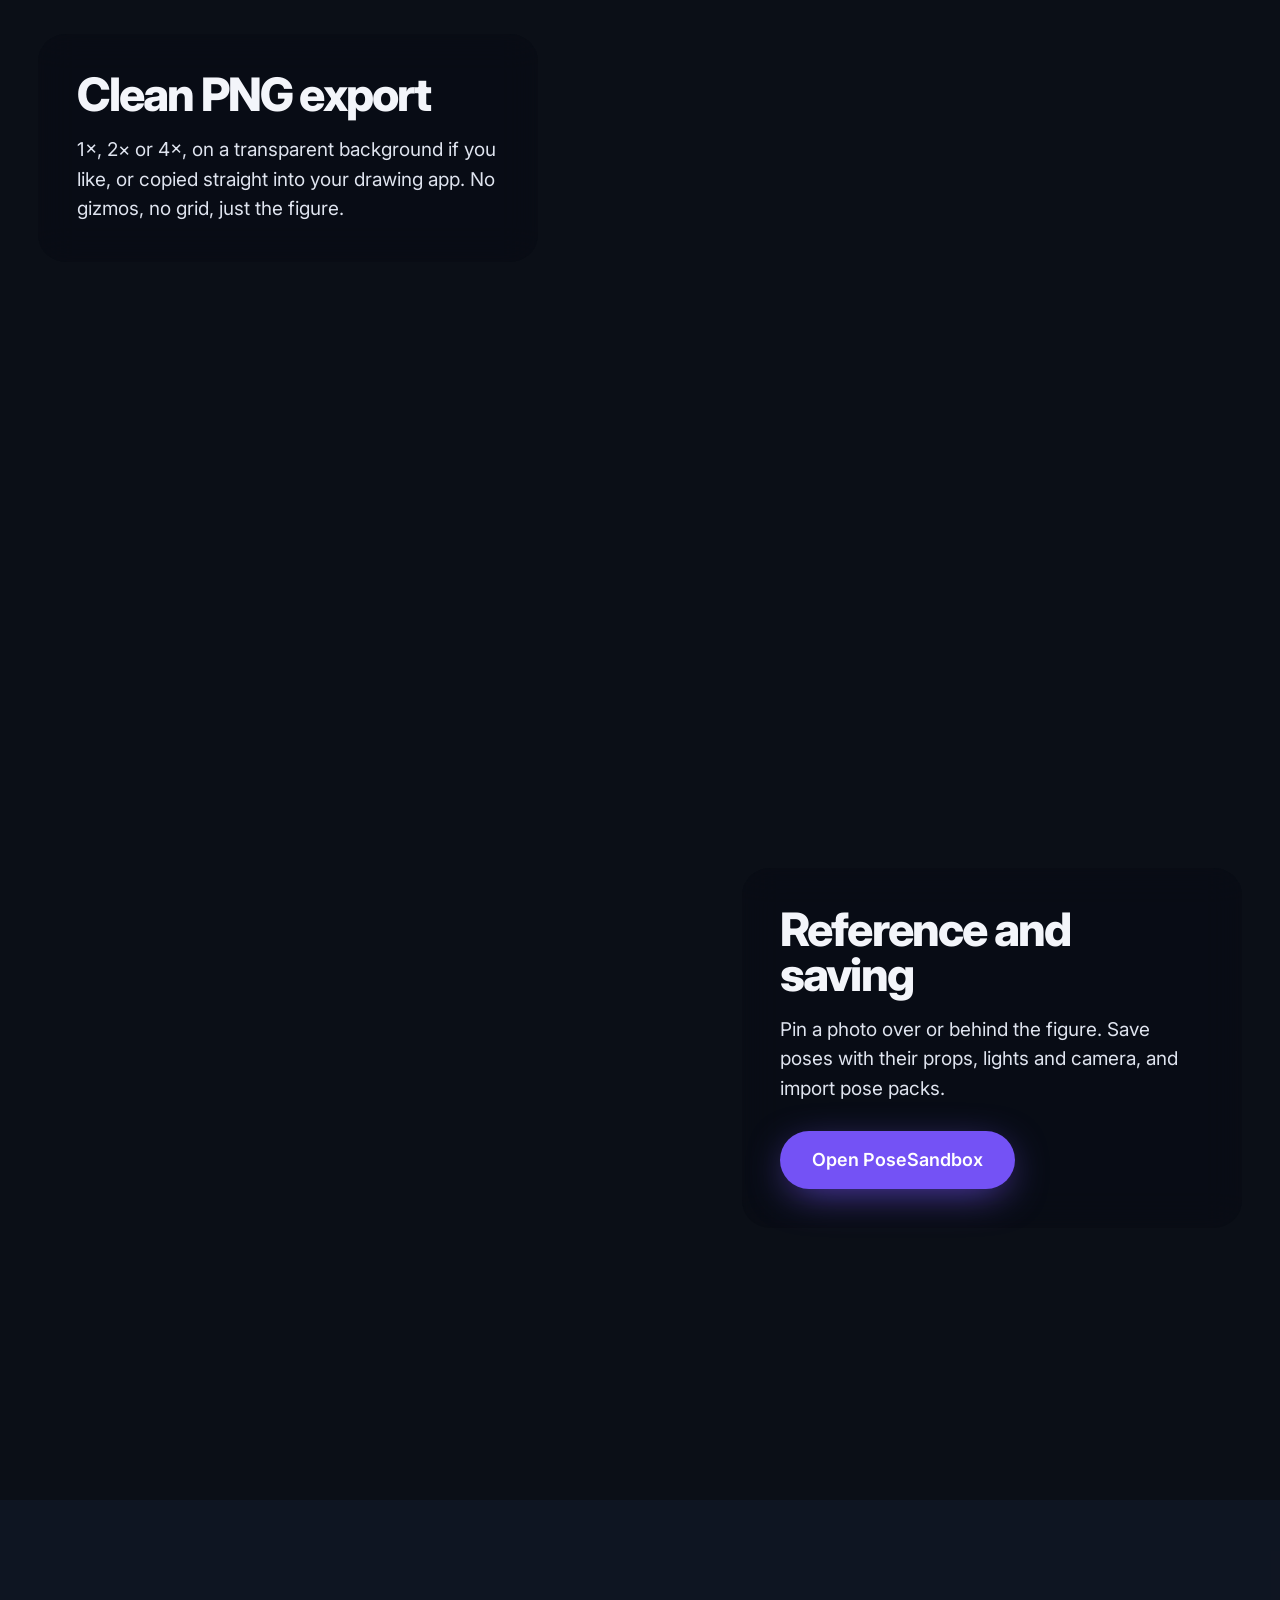
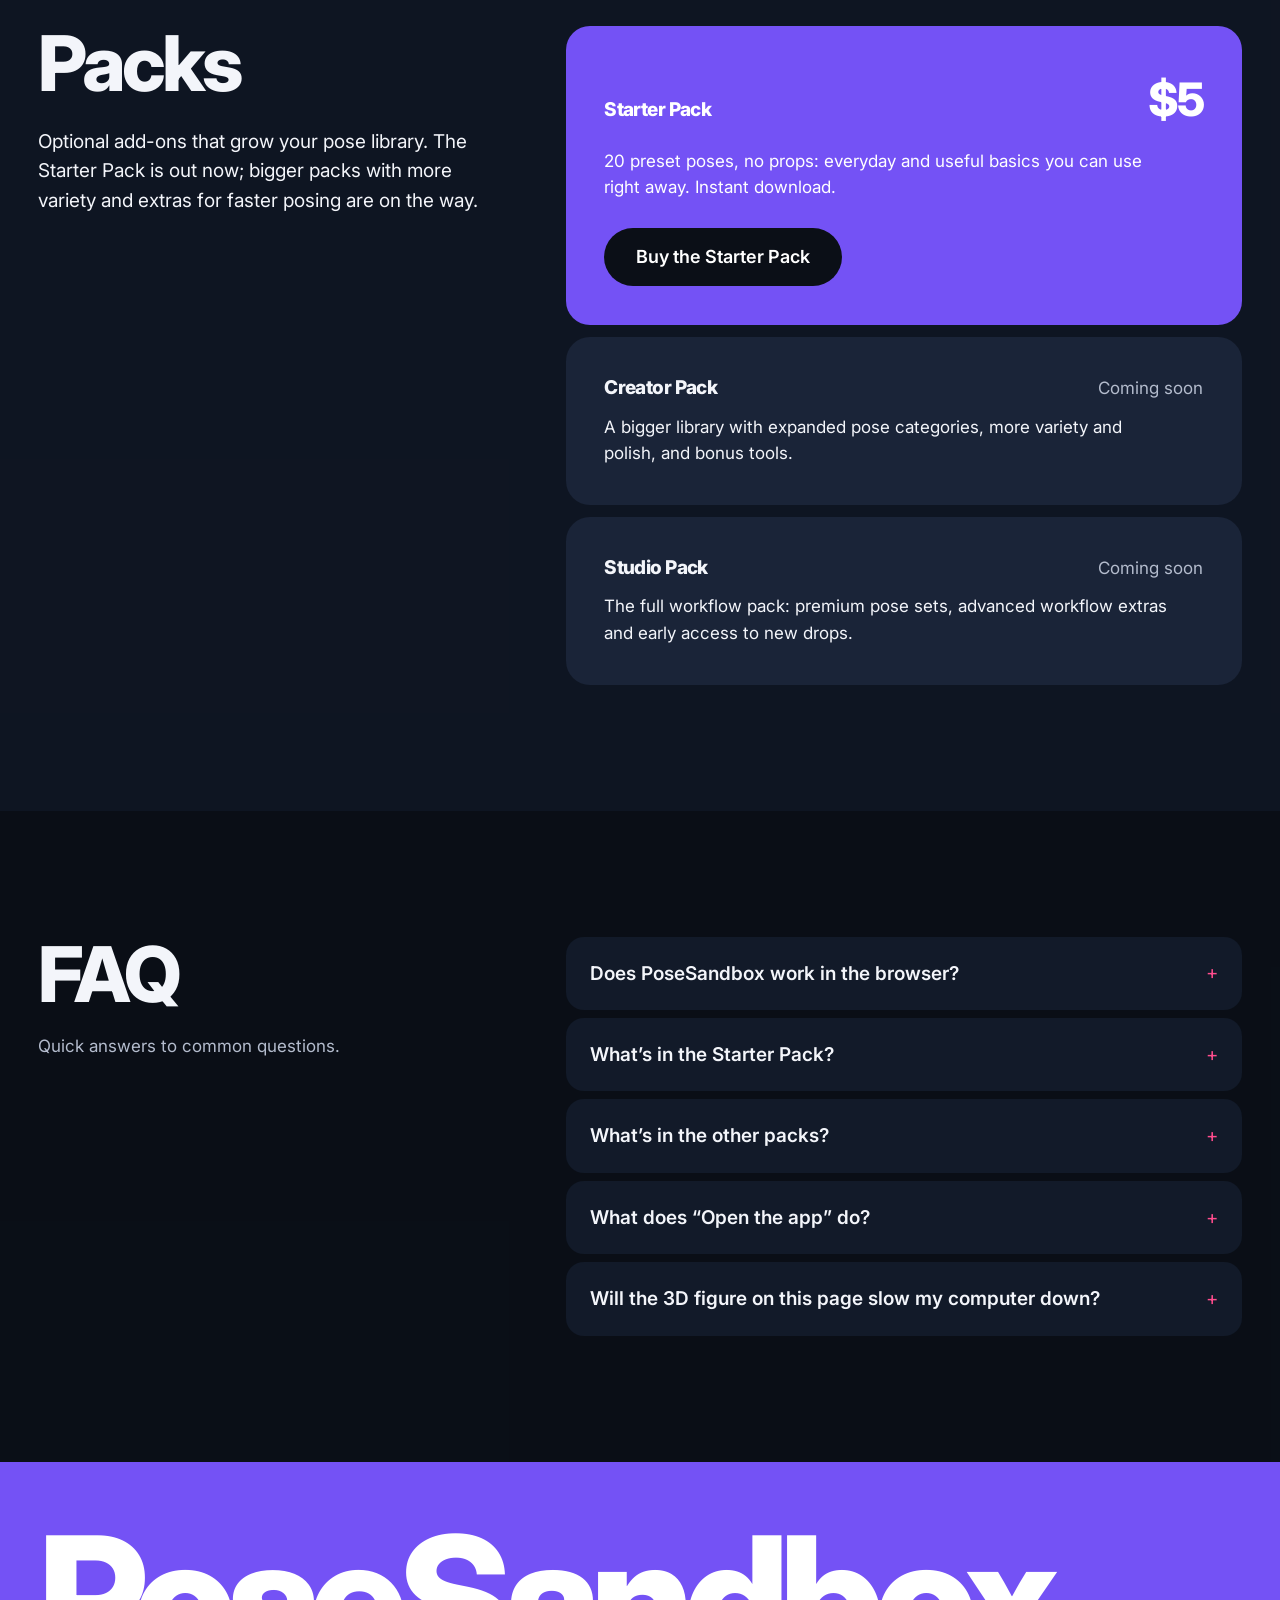
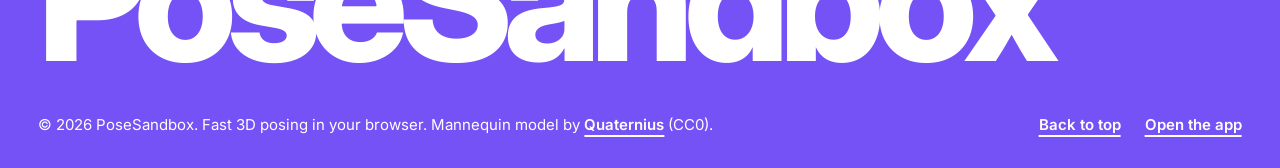
==== commit 9dd2358f: "Home page: the studio comes alive, with a hot-pink accent - The cyclorama was wound away from the ca" ====
--- a/index.html
+++ b/index.html
@@ -74,7 +74,7 @@
   <main>
     <section class="chapter chapter--hero" id="top" data-chapter="hero">
       <div class="hero__copy">
-        <h1>Pose faster.<br />Create better.</h1>
+        <h1>Pose faster<span class="pop">.</span><br />Create better<span class="pop">.</span></h1>
         <p class="hero__lead">A free 3D pose reference in your browser. Pose an artist’s mannequin, drag its hands and feet, light it, and export a clean PNG in seconds.</p>
         <div class="hero__actions">
           <a class="btn btn--lg" href="./app.html">Start posing, free</a>
@@ -149,7 +149,7 @@
     </div>
 
     <!-- Packs -->
-    <section class="packs" id="packs">
+    <section class="packs" id="packs" data-chapter="packs">
       <div class="packs__intro">
         <h2 class="reveal">Packs</h2>
         <p class="reveal">Optional add-ons that grow your pose library. The Starter Pack is out now; bigger packs with more variety and extras for faster posing are on the way.</p>
@@ -185,7 +185,7 @@
     </section>
 
     <!-- FAQ -->
-    <section class="faq" id="faq">
+    <section class="faq" id="faq" data-chapter="faq">
       <div class="faq__intro">
         <h2 class="reveal">FAQ</h2>
         <p class="reveal">Quick answers to common questions.</p>
--- a/landing.css
+++ b/landing.css
@@ -8,6 +8,7 @@
   --ink2: #b4bccd;
   --accent: #7452f5;      /* the brand violet, a step deeper so white on it reads (4.9:1) */
   --accent-hi: #6544e6;
+  --pop: #ff4d8d;         /* the one vivid extra, for small things: live dots, full stops, the pressed state (6.1:1 on the ground) */
   --glass: rgba(9, 12, 20, 0.62);
   --small: 15px; --body: 17px; --lead: 19px;
   --h2: clamp(32px, 3.6vw, 56px);
@@ -59,9 +60,10 @@
 .btn:active { transform: scale(0.97); }
 .btn--lg { min-height: 58px; padding: 0 32px; font-size: 18px; }
 .btn--sm { min-height: 40px; padding: 0 18px; font-size: var(--small); box-shadow: none; }
+.pop { color: var(--pop); }
 .textlink {
   font-weight: 600; text-decoration: underline; text-decoration-thickness: 2px;
-  text-underline-offset: 5px; text-decoration-color: var(--accent);
+  text-underline-offset: 5px; text-decoration-color: var(--pop);
   transition: text-decoration-color 160ms var(--ease), color 160ms var(--ease);
 }
 .textlink:hover { color: #fff; text-decoration-color: #fff; }
@@ -75,14 +77,12 @@
 }
 .is-scrolled .nav { background: rgba(9, 12, 20, 0.72); backdrop-filter: blur(14px); -webkit-backdrop-filter: blur(14px); }
 .is-past .nav { background: var(--ground); }
-[data-look="white"]:not(.is-past) .nav { color: var(--ground); }
-[data-look="white"]:not(.is-past) .nav__link { color: #3b4357; }
 .brand { display: flex; align-items: center; gap: 10px; text-decoration: none; }
 .brand__mark { width: 18px; height: 18px; background: var(--accent); border-radius: 4px; }
 .brand__title { font-weight: 800; font-size: var(--lead); letter-spacing: -0.02em; }
 .nav__links { display: flex; align-items: center; gap: 28px; }
-.nav__link { text-decoration: none; font-weight: 500; color: var(--ink2); transition: color 160ms var(--ease); }
-.nav__link:hover { color: var(--ink); }
+.nav__link { text-decoration: none; font-weight: 500; color: var(--ink); transition: color 160ms var(--ease); } /* full ink: the gels pass behind it */
+.nav__link:hover { color: var(--pop); }
 .nav__burger { display: none; width: 44px; height: 44px; padding: 12px 10px; border: 0; border-radius: 12px; background: var(--glass); backdrop-filter: blur(12px); cursor: pointer; }
 .nav__burger span { display: block; height: 2px; background: var(--ink); }
 .nav__burger span + span { margin-top: 6px; }
@@ -103,7 +103,9 @@
   font-size: var(--small); font-weight: 600; white-space: nowrap; pointer-events: none;
   transition: opacity 400ms var(--ease);
 }
-.posename__dot { width: 8px; height: 8px; border-radius: 50%; background: #8f74ff; box-shadow: 0 0 12px #8f74ff; }
+.posename__dot { position: relative; width: 8px; height: 8px; border-radius: 50%; background: var(--pop); }
+.posename__dot::after { content: ""; position: absolute; inset: 0; border-radius: 50%; background: var(--pop); animation: ping 1.8s var(--ease) infinite; }
+@keyframes ping { from { transform: scale(1); opacity: 0.8; } to { transform: scale(3.4); opacity: 0; } }
 .posename__hint { color: var(--ink2); font-weight: 500; }
 .is-past .posename { opacity: 0; }
 
@@ -139,6 +141,7 @@
 .chip:hover { background: rgba(40, 48, 72, 0.8); }
 .chip:active { transform: scale(0.96); }
 .chip[aria-pressed="true"] { background: var(--accent); color: #fff; }
+.chip[aria-pressed="true"]::before { content: ""; display: inline-block; width: 7px; height: 7px; margin-right: 8px; border-radius: 50%; background: var(--pop); vertical-align: 1px; }
 
 .panel {
   width: min(500px, 100%);
@@ -159,14 +162,14 @@
   transition: transform 160ms var(--ease);
 }
 .thumb:hover { transform: translateY(-3px); }
-.thumb[aria-pressed="true"] { outline: 3px solid #8f74ff; outline-offset: -3px; }
+.thumb[aria-pressed="true"] { outline: 3px solid var(--pop); outline-offset: -3px; }
 
 /* ---- packs: one live plan set large, the coming ones beneath it */
 .packs {
   display: grid; grid-template-columns: minmax(0, 0.8fr) minmax(0, 1.2fr);
   gap: clamp(32px, 6vw, 120px);
   padding: clamp(96px, 14vh, 180px) var(--m);
-  background: var(--surface);
+  background: rgba(18, 26, 41, 0.64); /* the studio keeps playing behind */
 }
 .packs__intro h2, .faq__intro h2 { font-size: clamp(48px, 6vw, 104px); letter-spacing: -0.05em; }
 .packs__intro p { margin-top: 24px; max-width: 40ch; font-size: var(--lead); }
@@ -186,7 +189,7 @@
   display: grid; grid-template-columns: minmax(0, 0.8fr) minmax(0, 1.2fr);
   gap: clamp(32px, 6vw, 120px);
   padding: clamp(96px, 14vh, 180px) var(--m);
-  background: var(--ground);
+  background: rgba(11, 15, 23, 0.62);
 }
 .faq__intro p { margin-top: 20px; color: var(--ink2); }
 .faq__list { display: grid; gap: 8px; align-content: start; }
@@ -199,7 +202,7 @@
 .faqItem summary::-webkit-details-marker { display: none; }
 .faqItem summary::after {
   content: "+"; position: absolute; right: 24px; top: 50%; translate: 0 -50%;
-  font-size: var(--lead); font-weight: 400; transition: rotate 200ms var(--ease);
+  font-size: var(--lead); font-weight: 400; color: var(--pop); transition: rotate 200ms var(--ease);
 }
 .faqItem[open] summary::after { rotate: 45deg; }
 .faqItem summary:hover { background: var(--surface2); }
@@ -244,5 +247,6 @@
 @media (prefers-reduced-motion: reduce) {
   html { scroll-behavior: auto; }
   .js .reveal { opacity: 1; transform: none; transition: none; }
+  .posename__dot::after { animation: none; opacity: 0; }
   .scene, .scene__poster { transition: none; }
 }
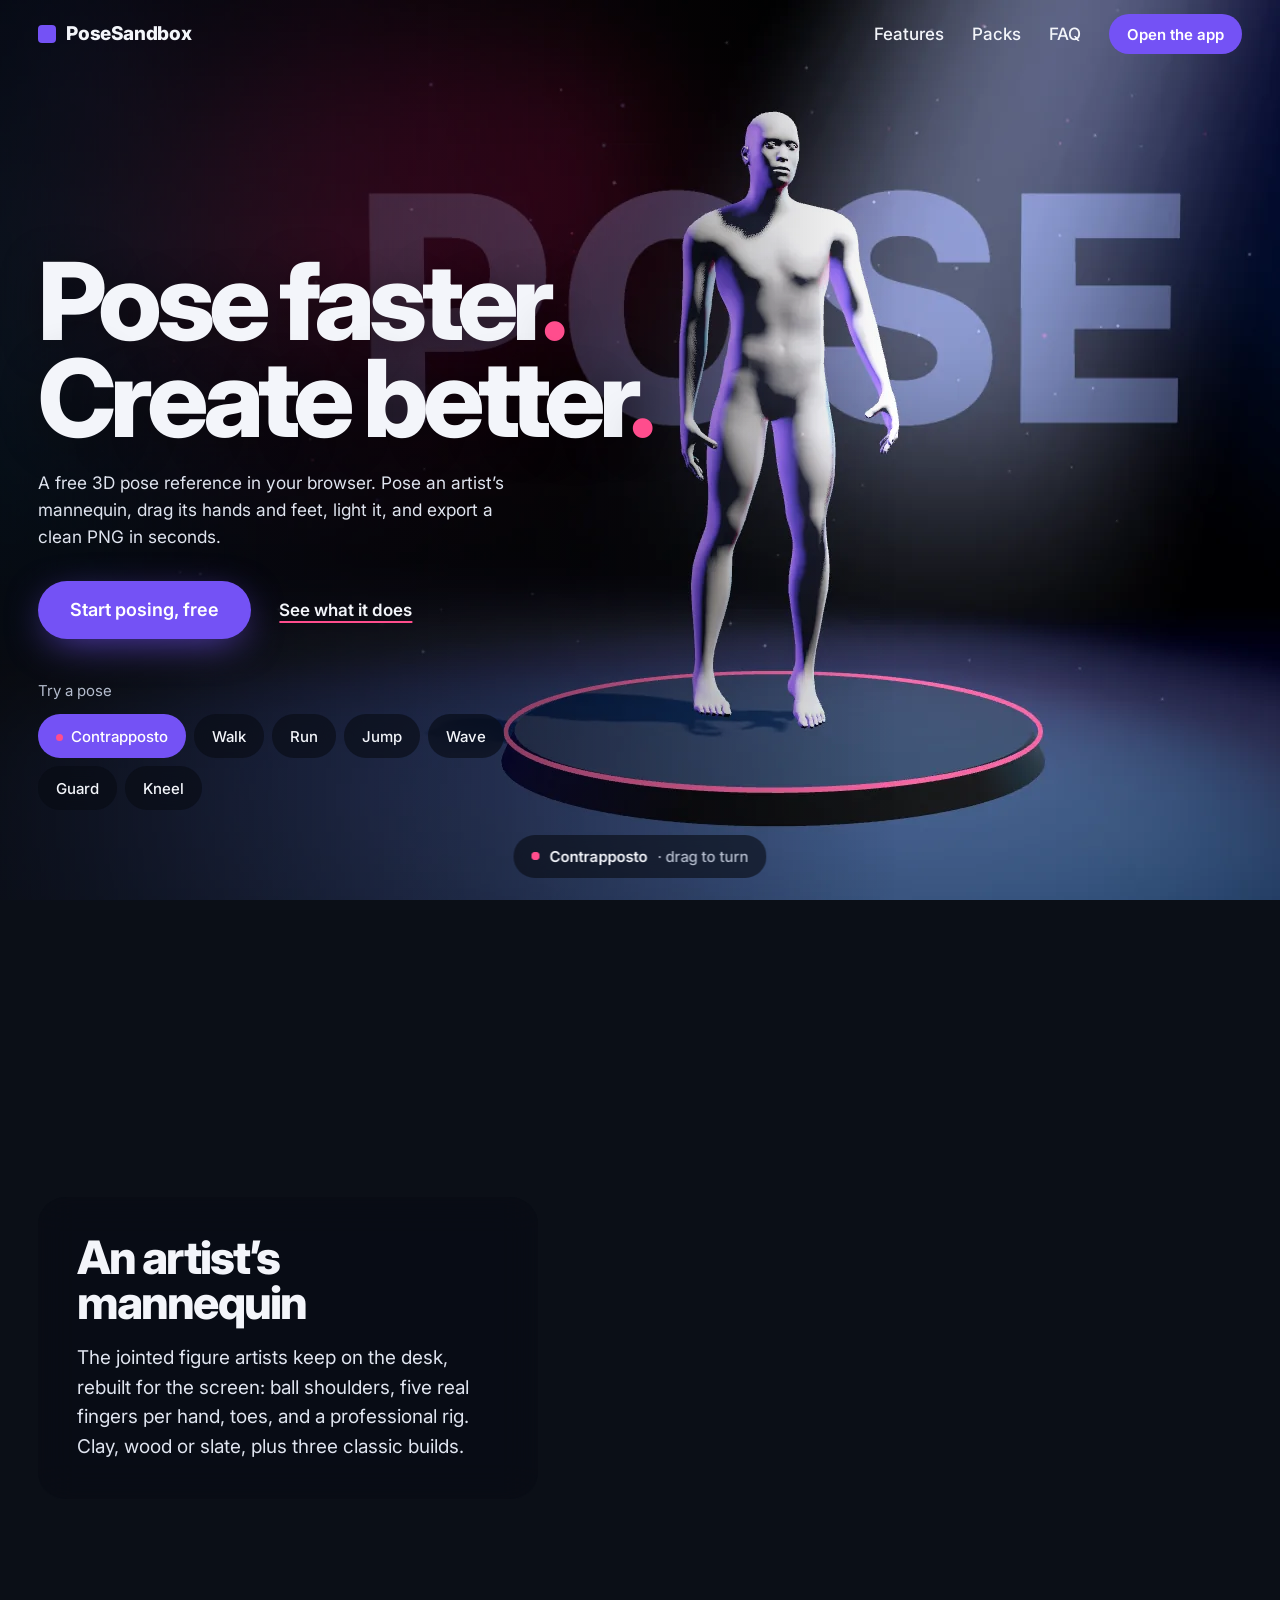
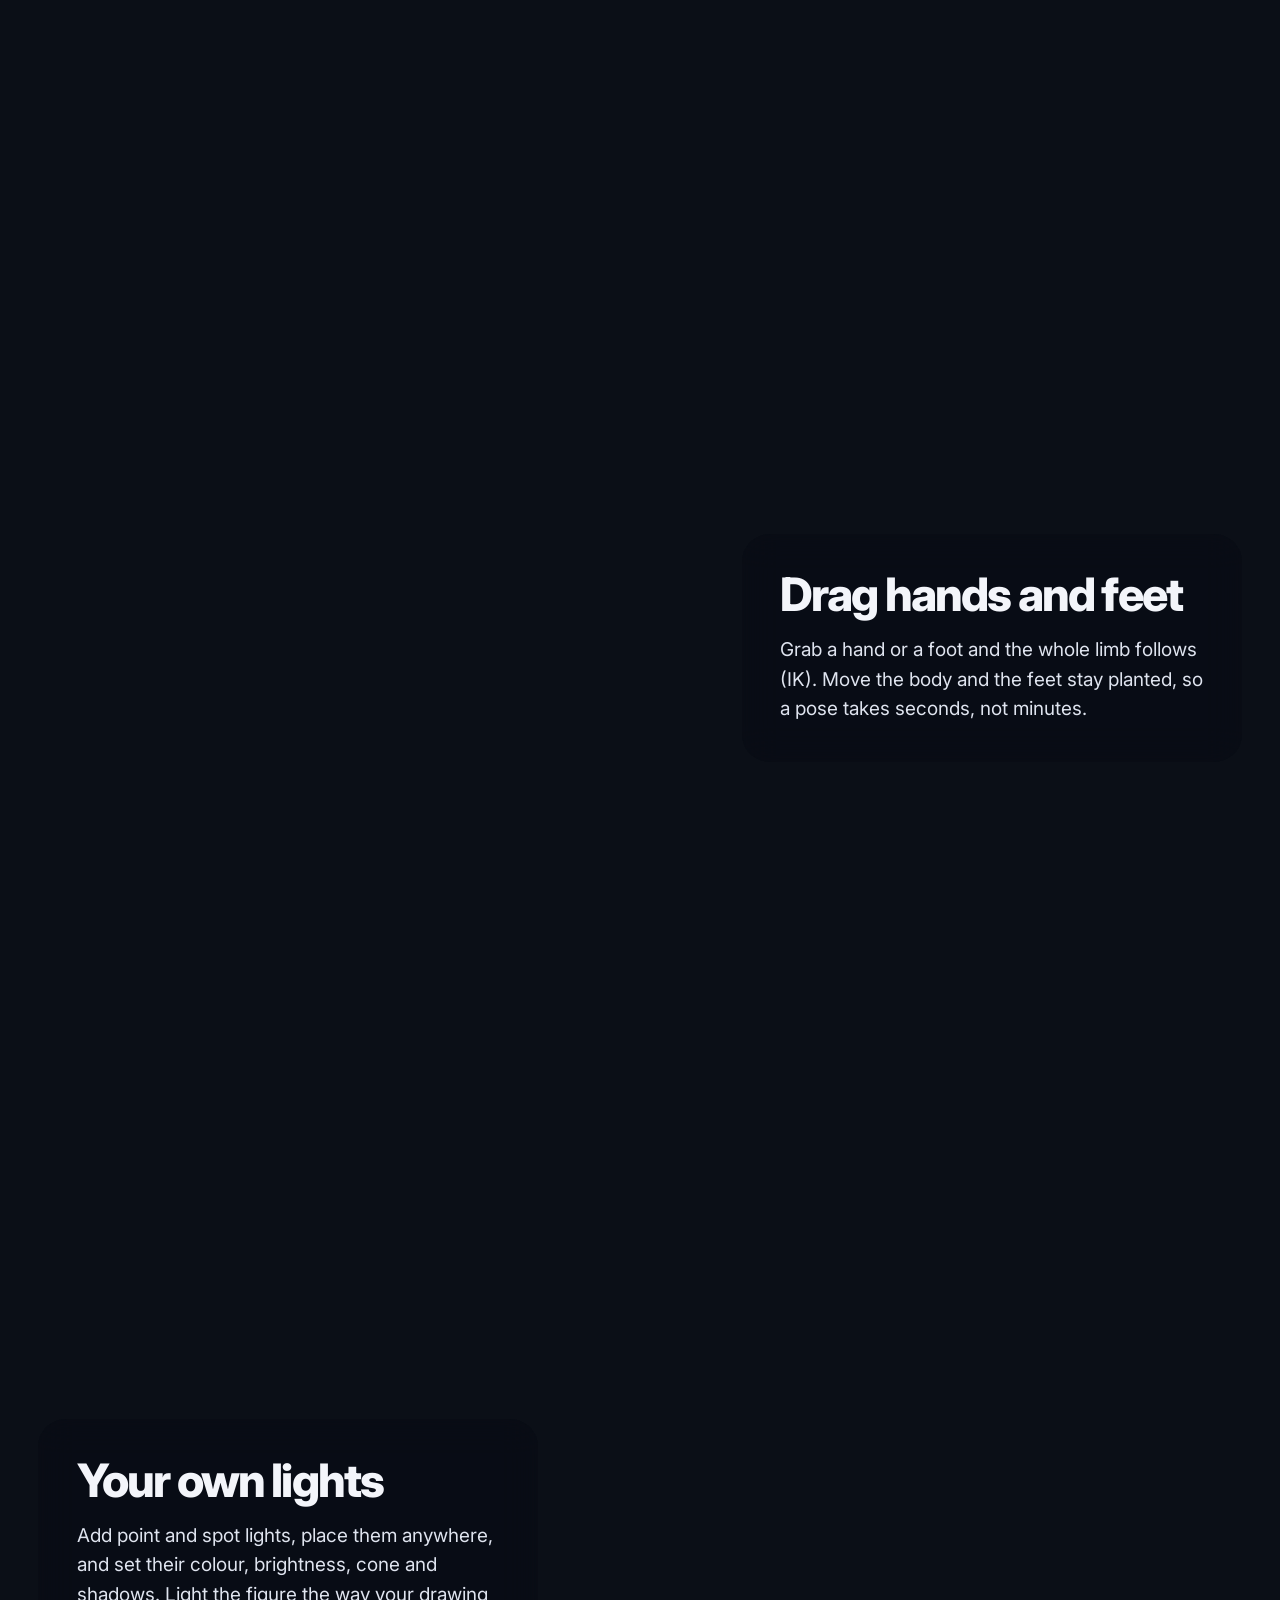
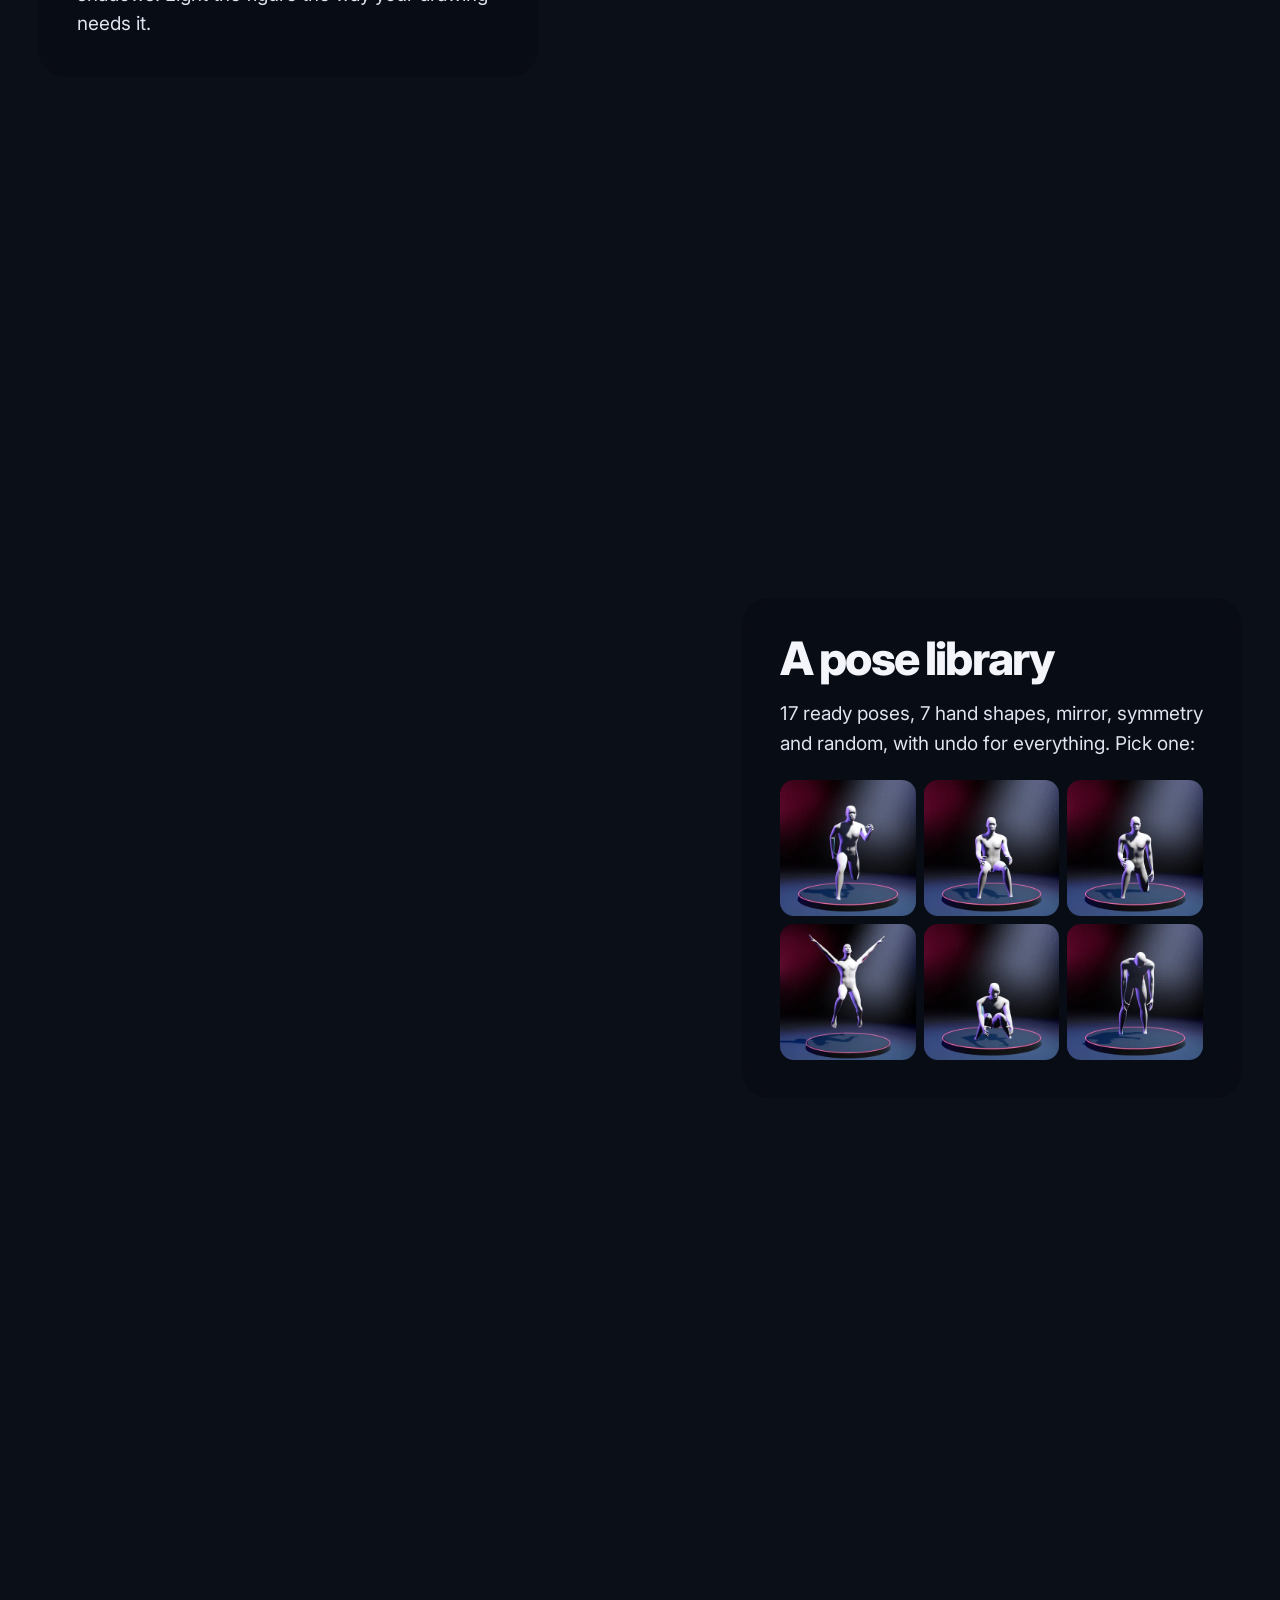
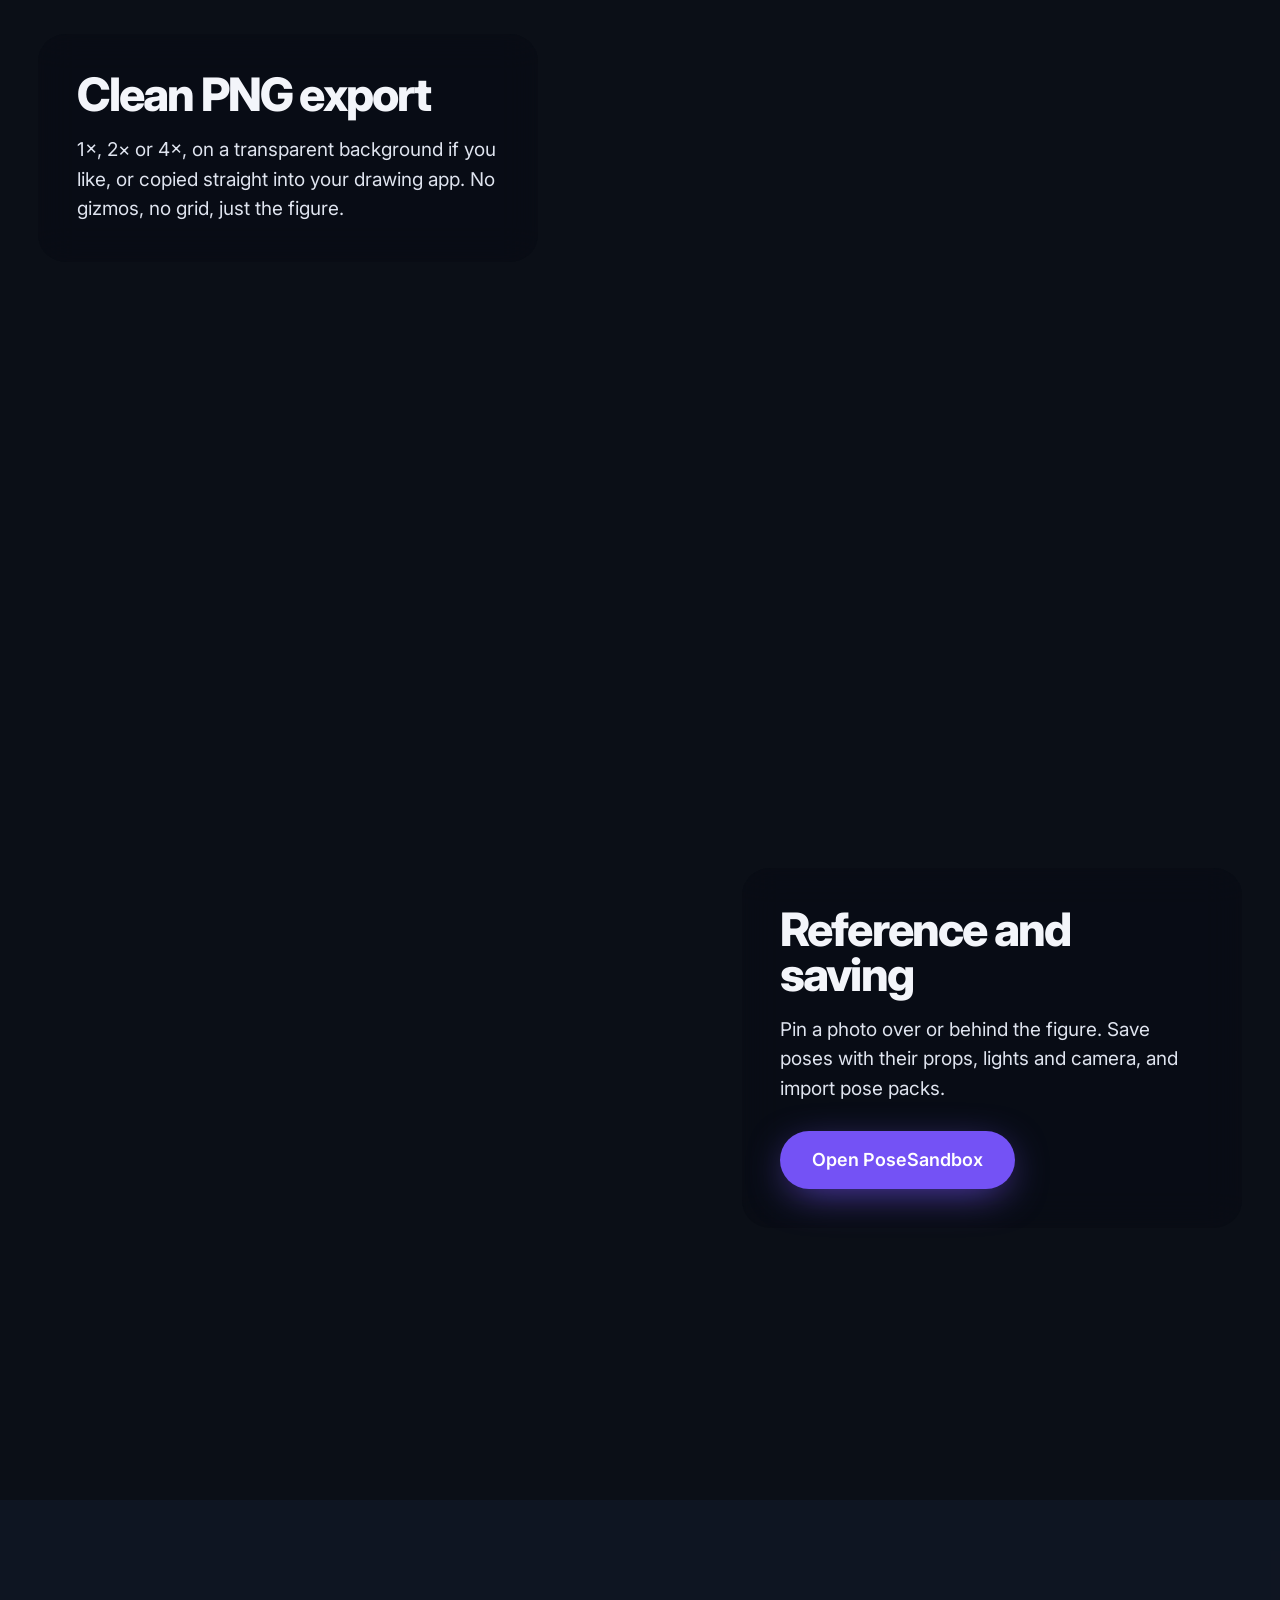
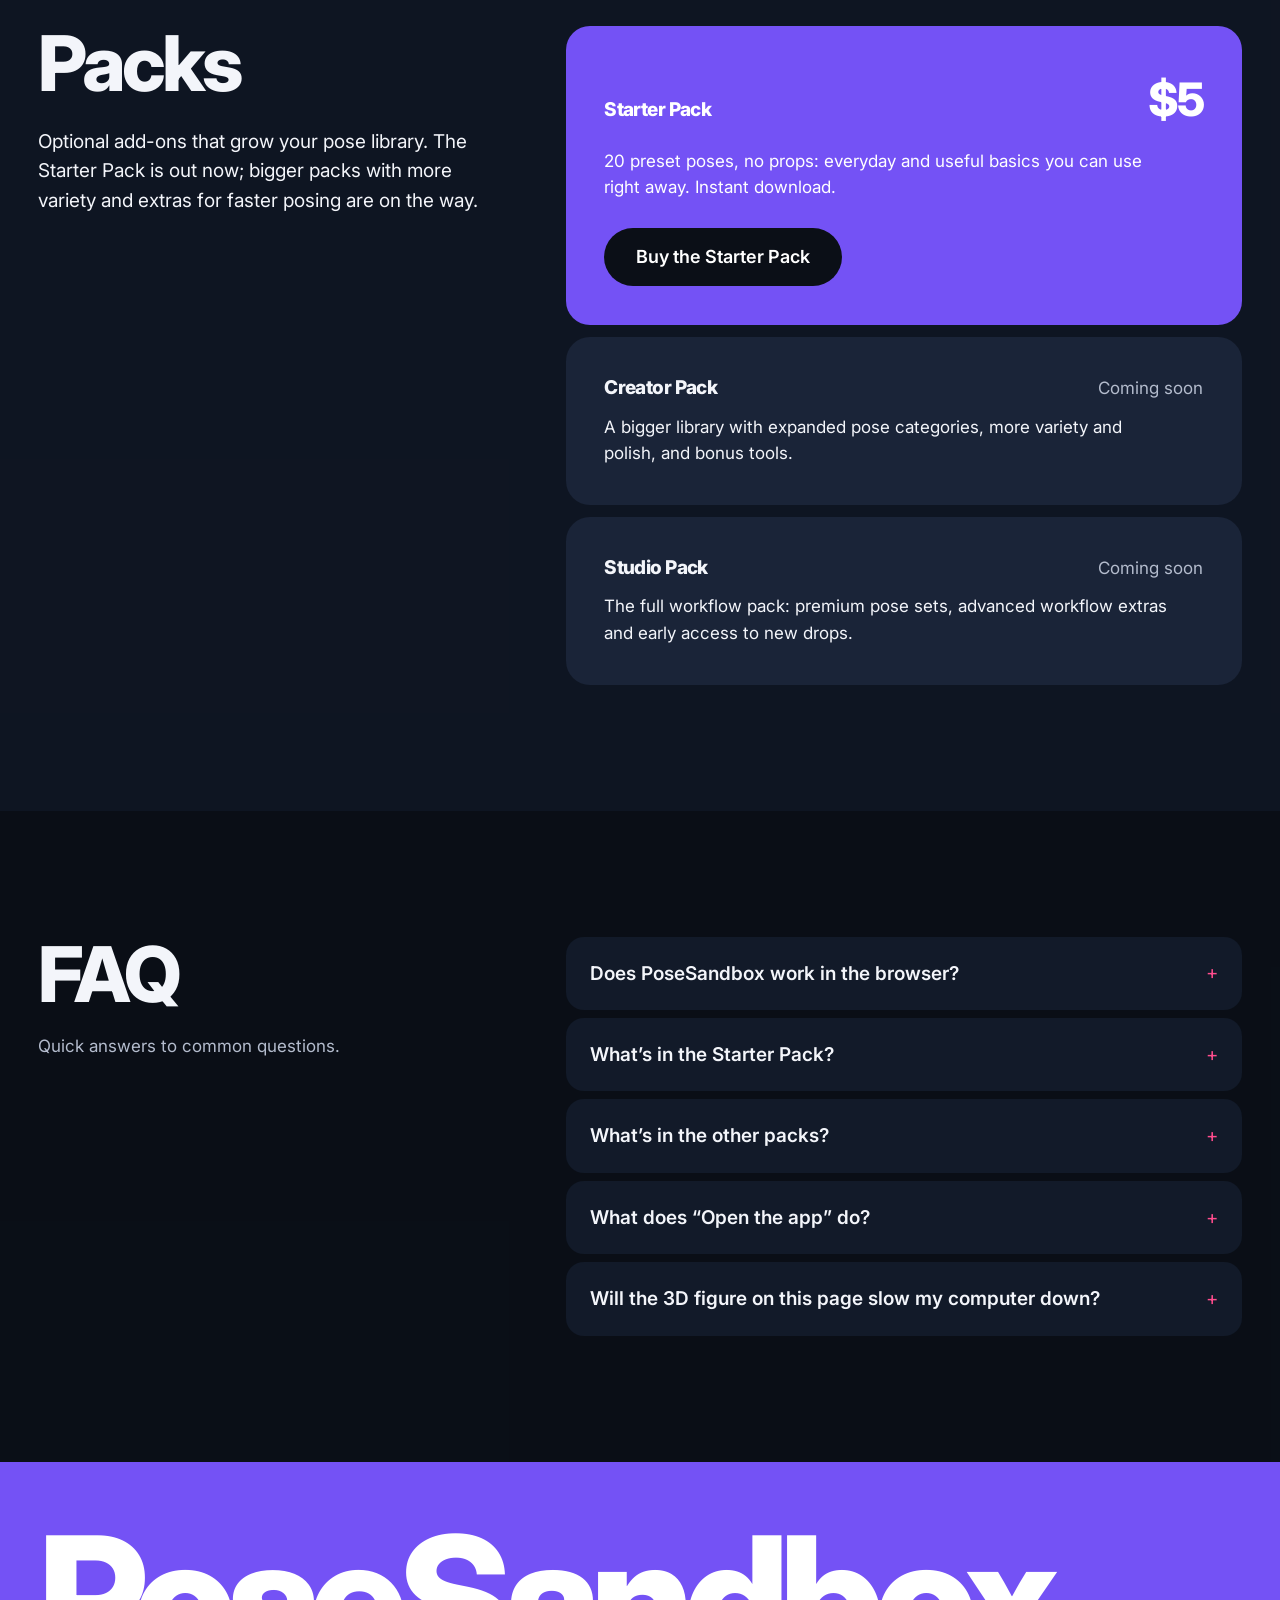
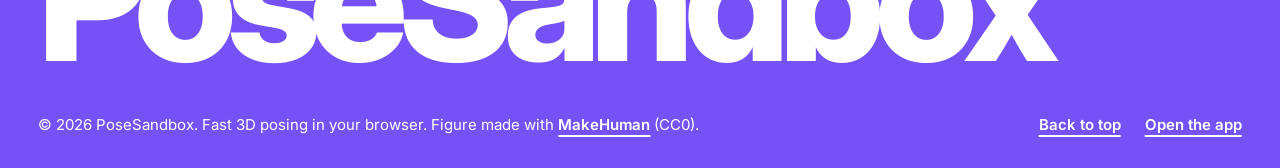
==== commit 4edf5e75: "New figure: a realistic CC0 MakeHuman body replaces the Quaternius mannequin Built in Blender with M" ====
--- a/index.html
+++ b/index.html
@@ -223,7 +223,7 @@
   <footer class="footer">
     <p class="footer__name">PoseSandbox</p>
     <div class="footer__row">
-      <span>© <span id="year"></span> PoseSandbox. Fast 3D posing in your browser. Mannequin model by <a class="textlink" href="https://quaternius.com" rel="noopener">Quaternius</a> (CC0).</span>
+      <span>© <span id="year"></span> PoseSandbox. Fast 3D posing in your browser. Figure made with <a class="textlink" href="https://www.makehumancommunity.org" rel="noopener">MakeHuman</a> (CC0).</span>
       <span class="footer__links">
         <a class="textlink" href="#top">Back to top</a>
         <a class="textlink" href="./app.html">Open the app</a>
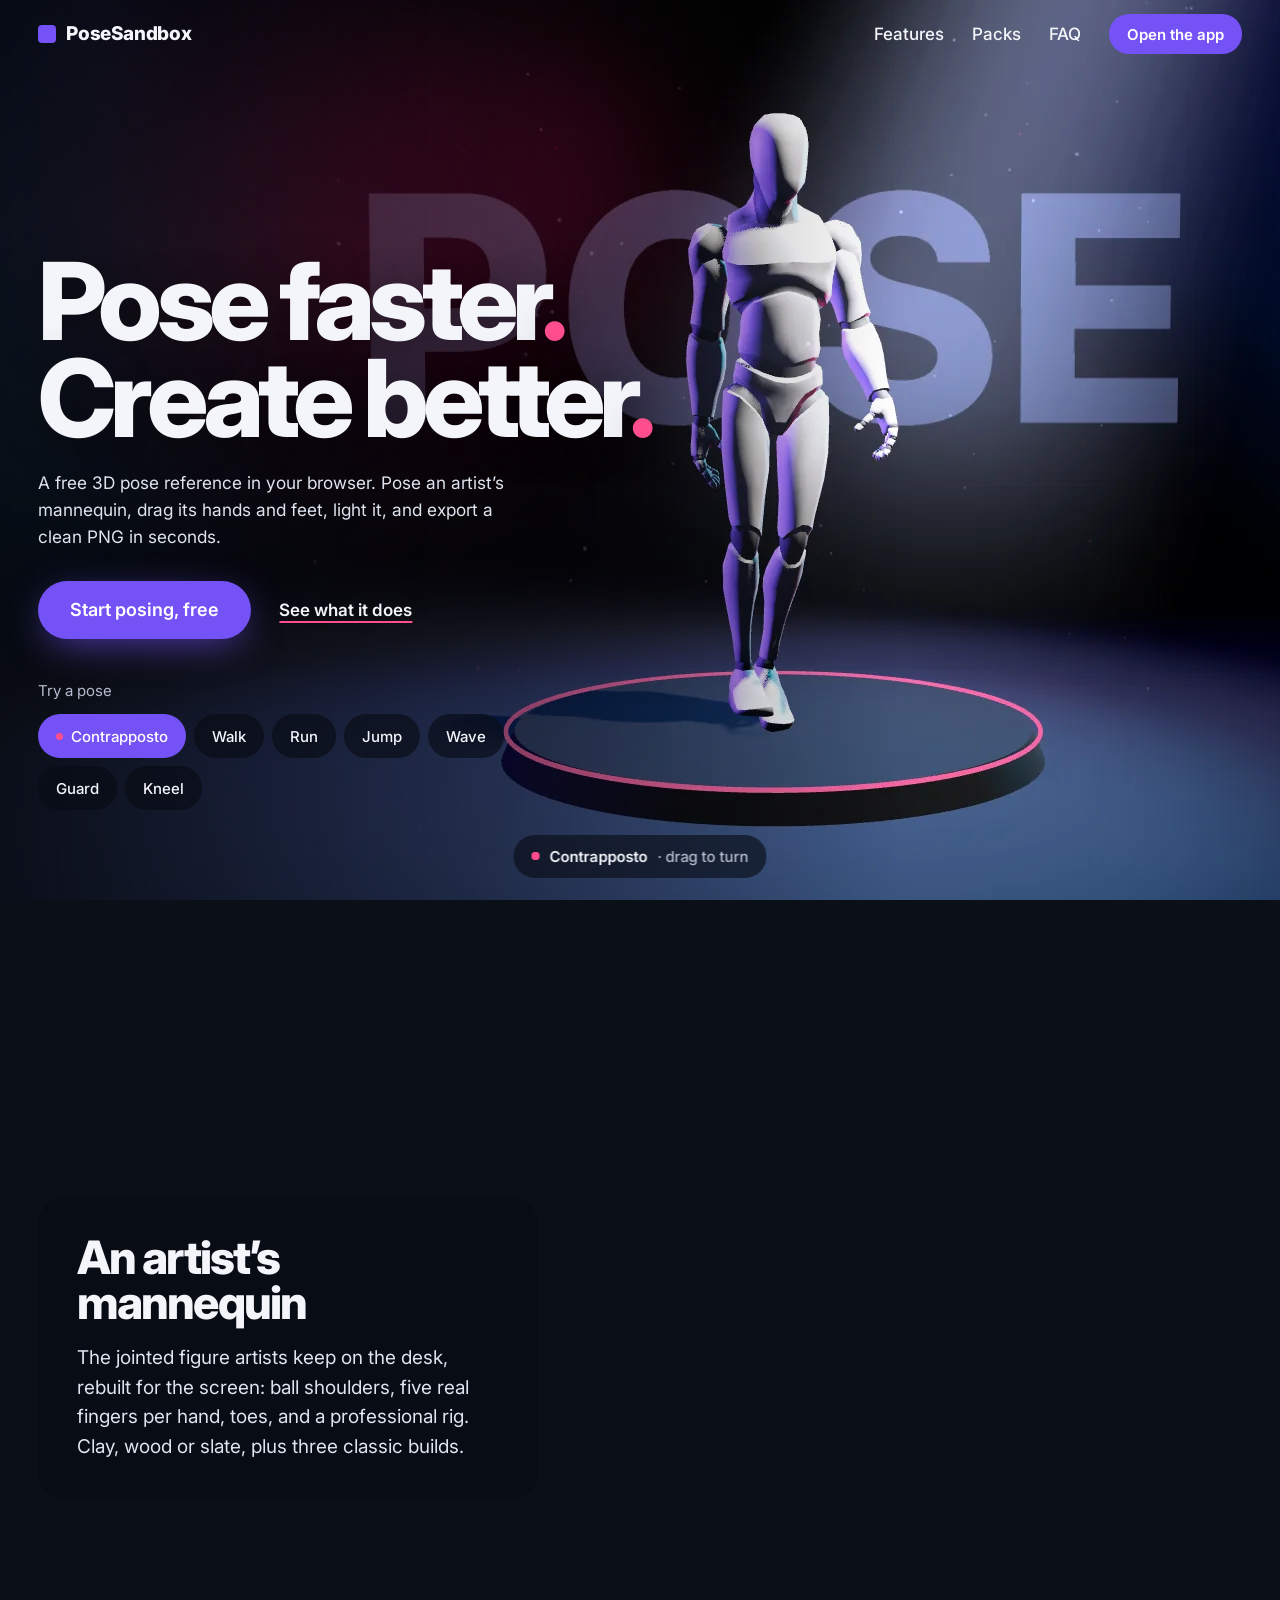
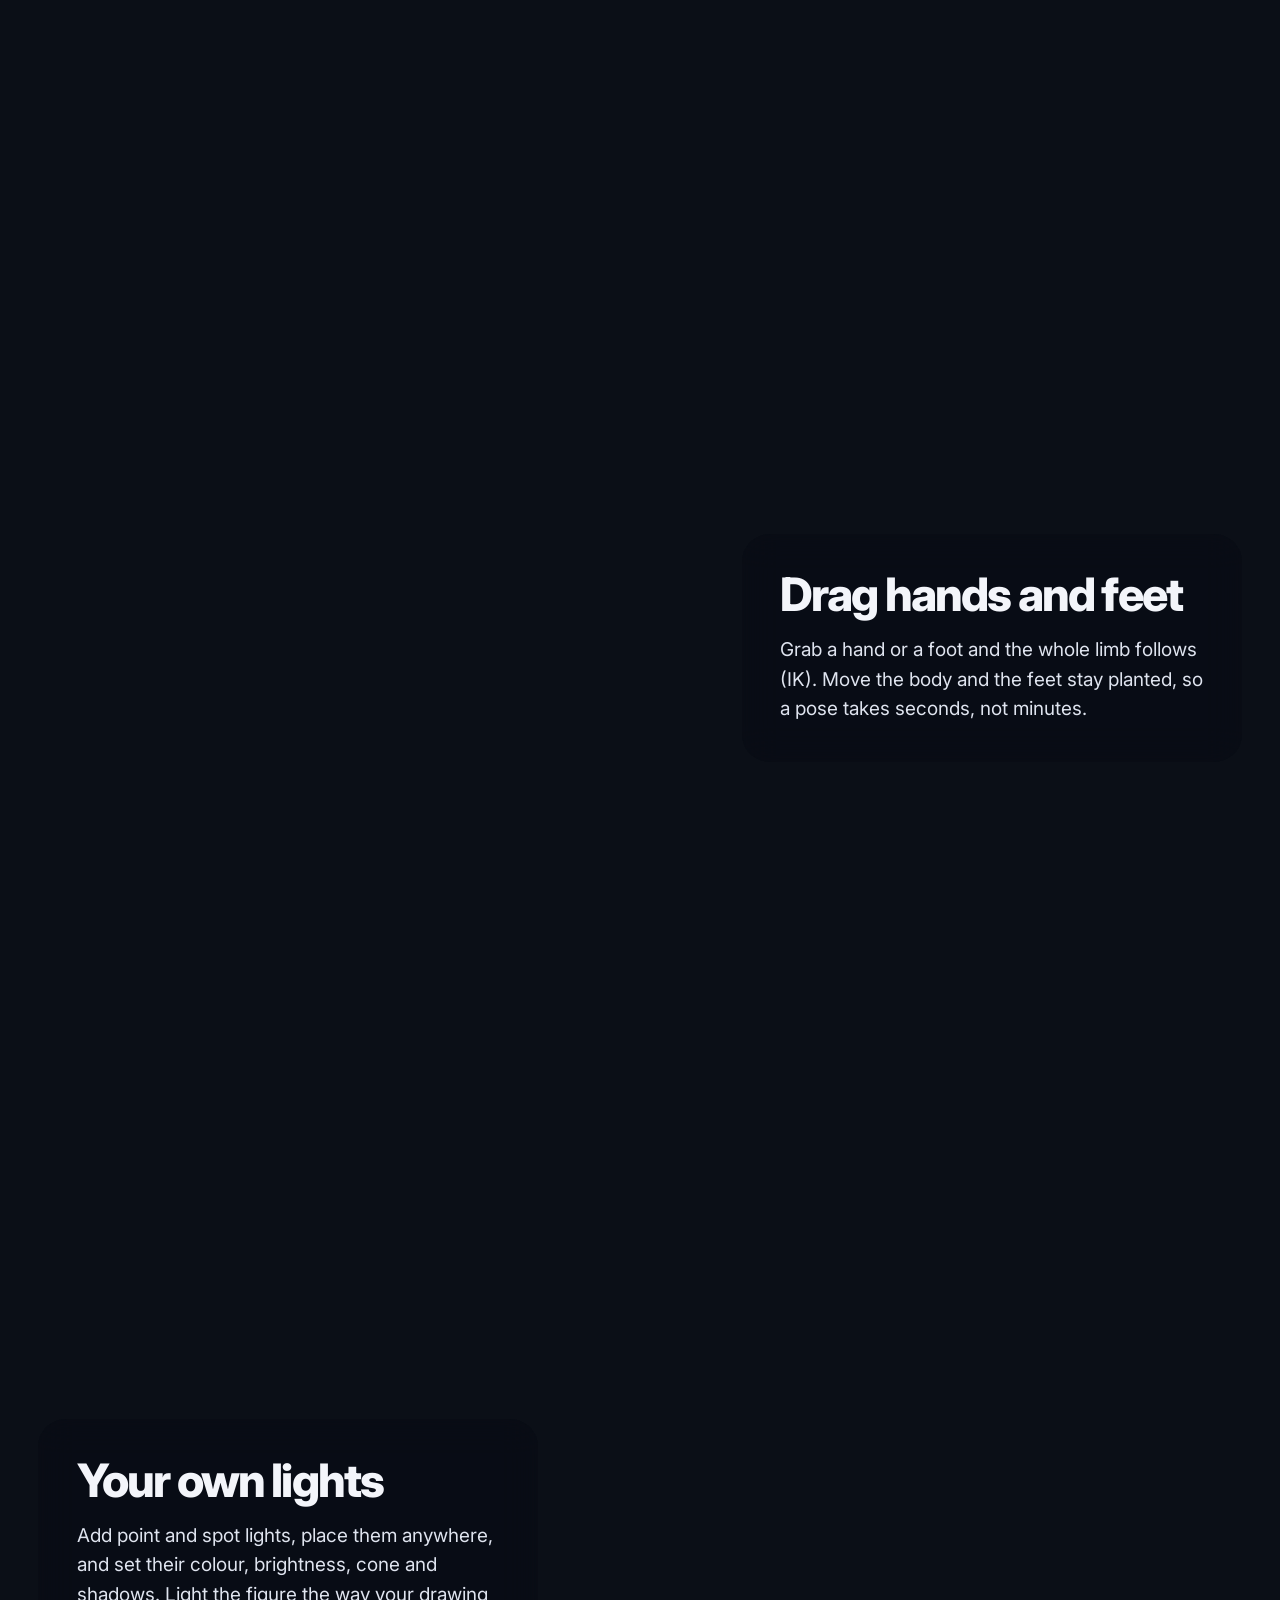
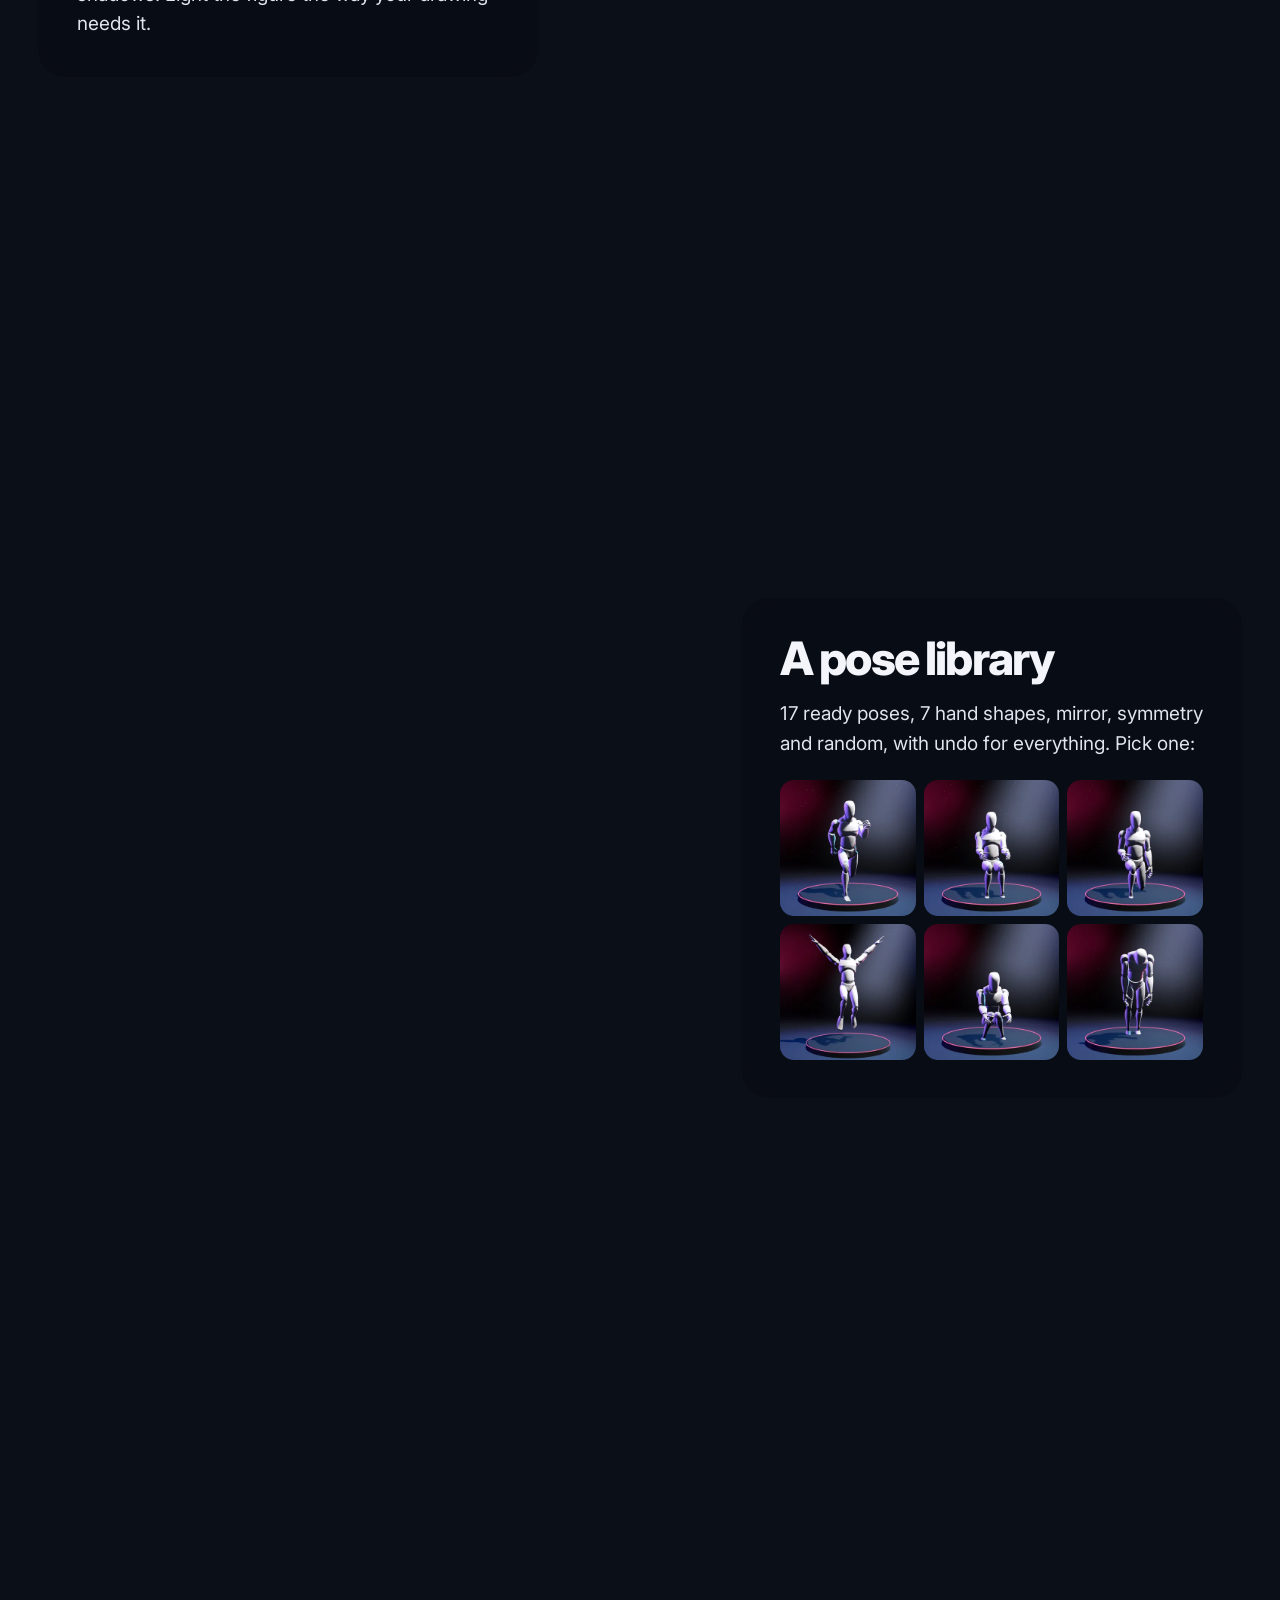
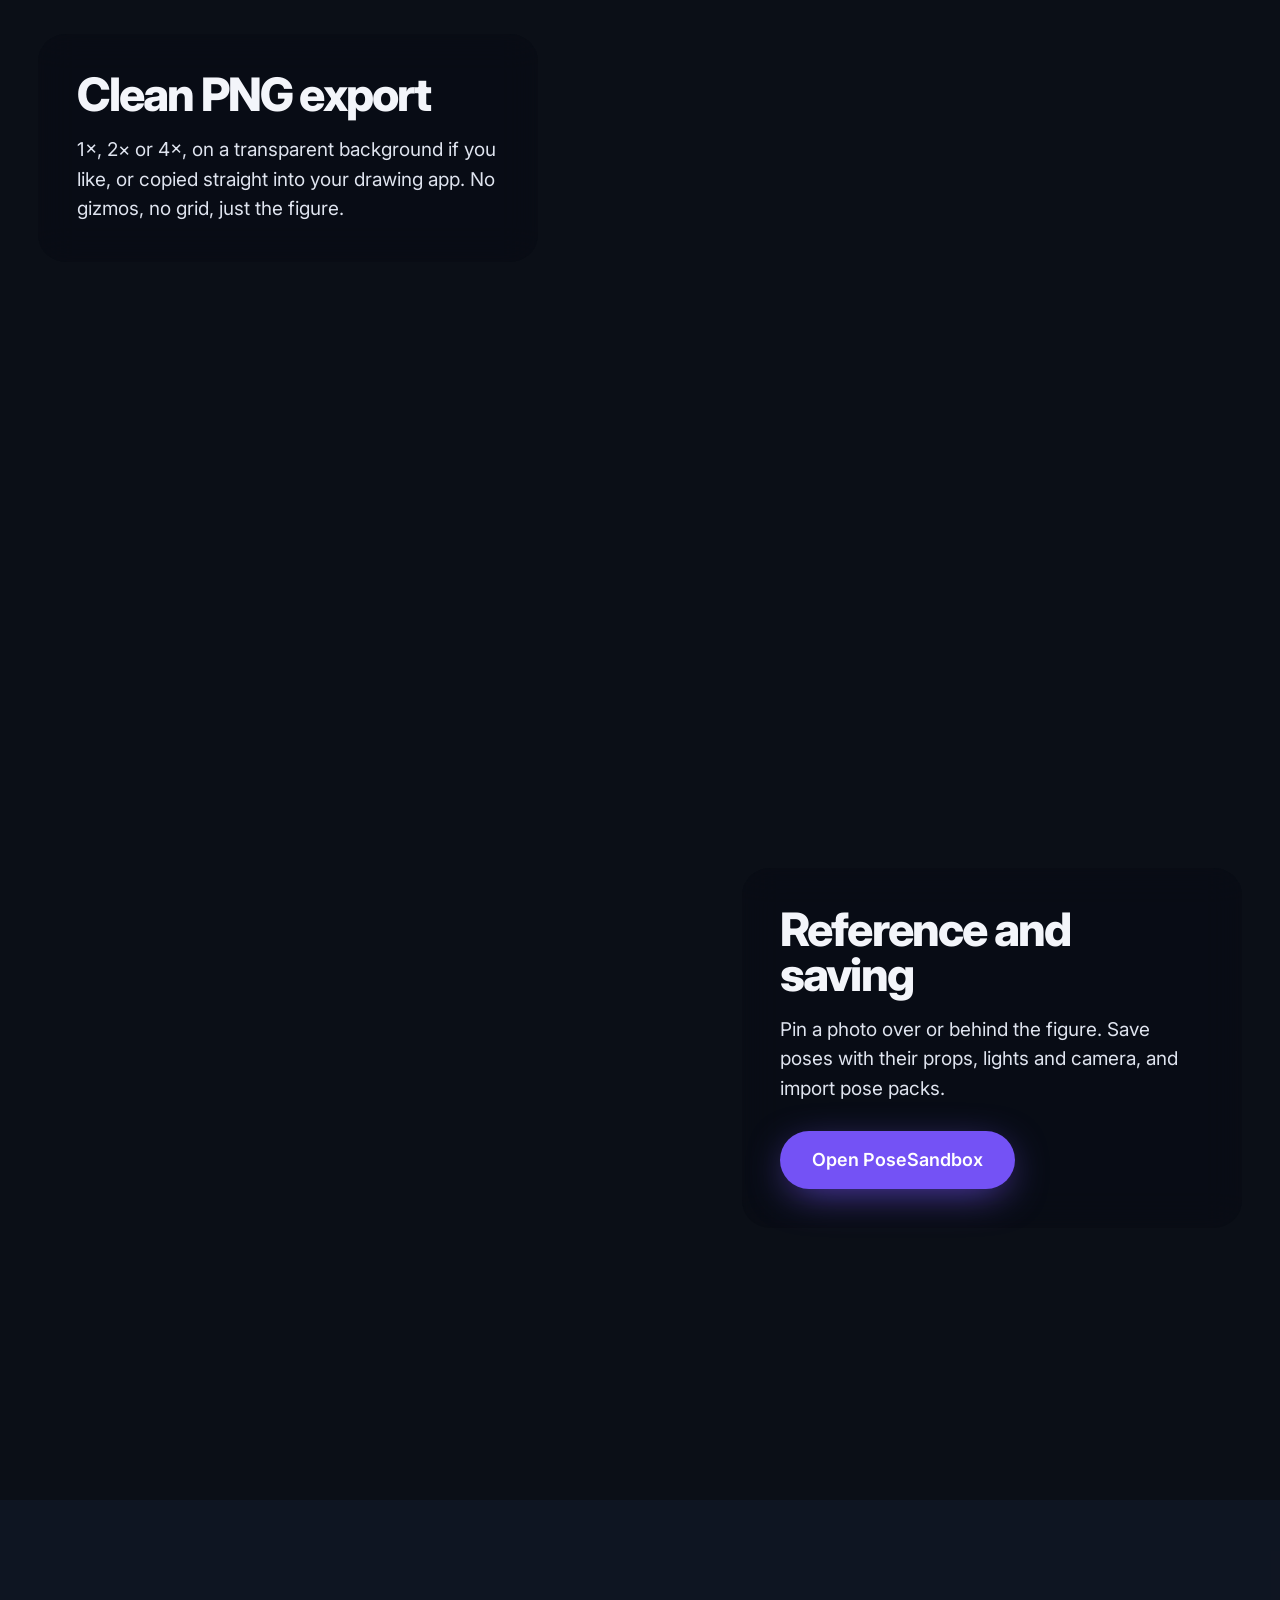
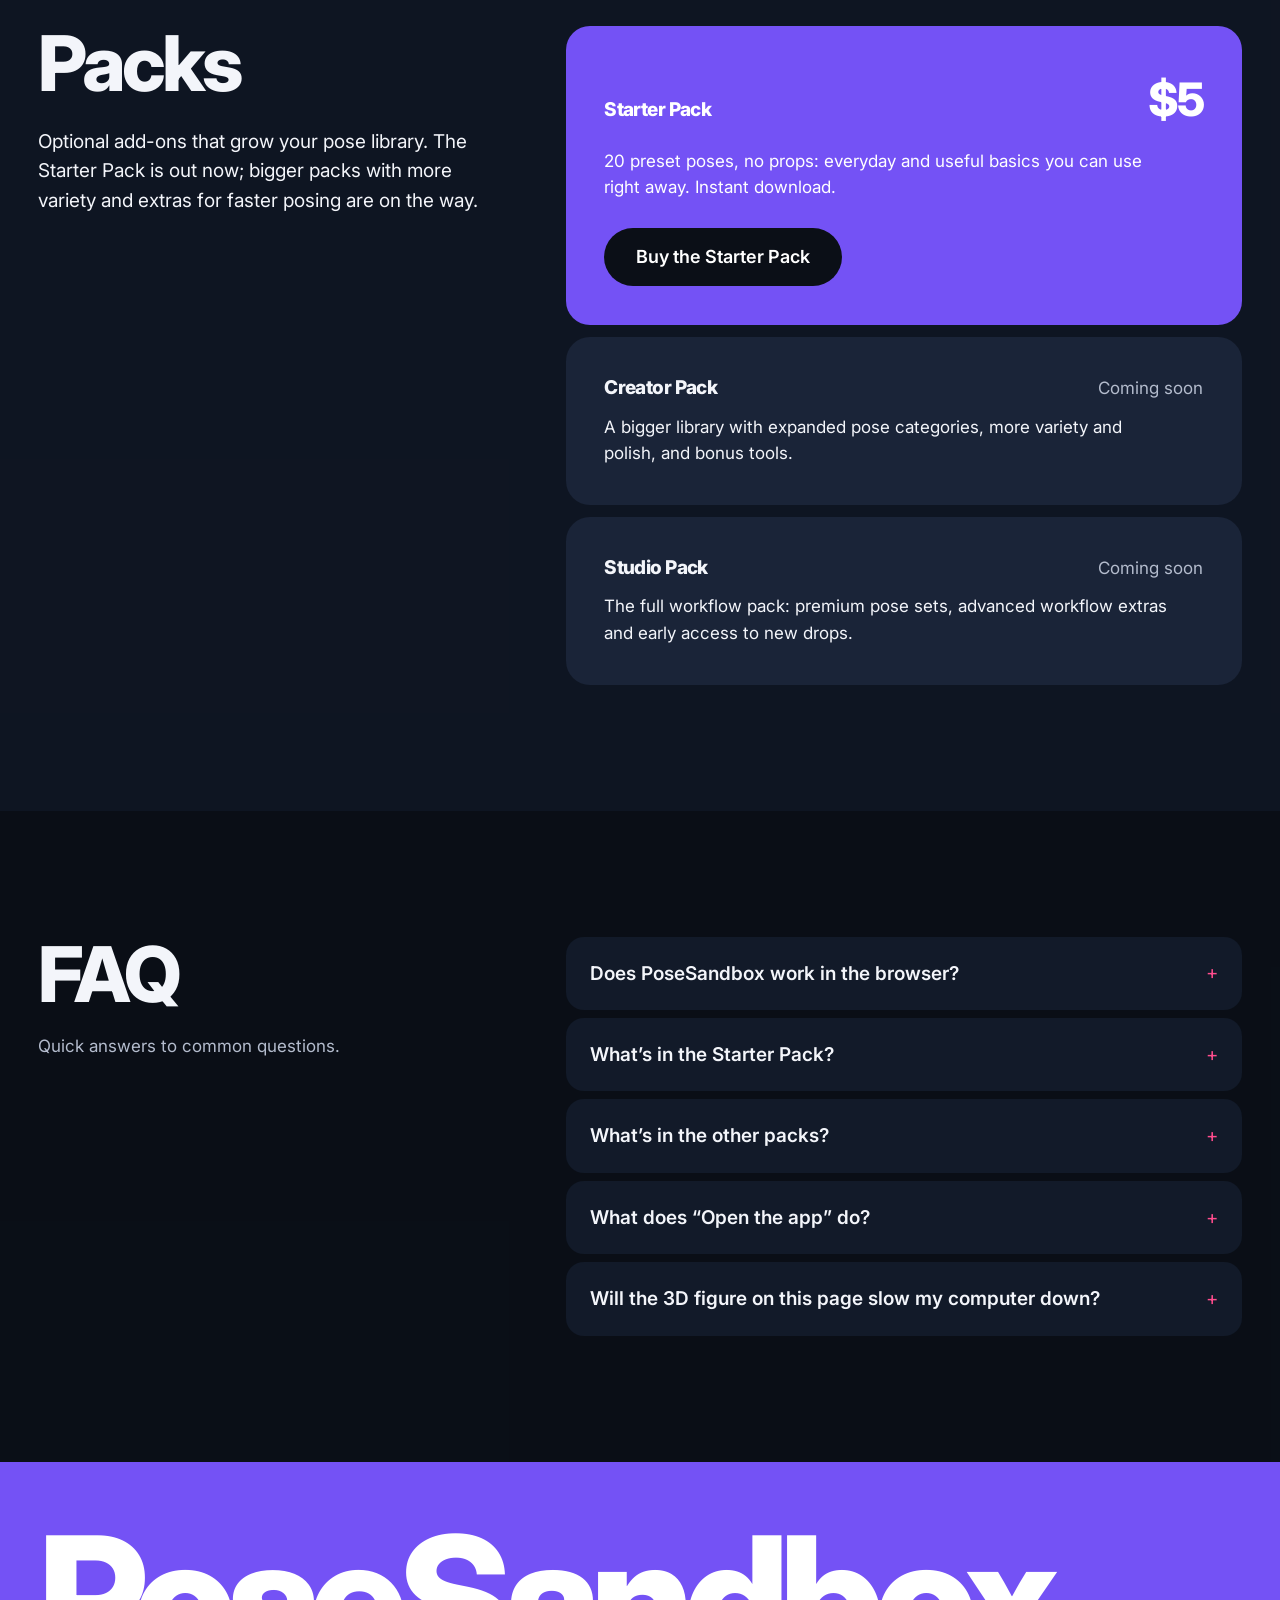
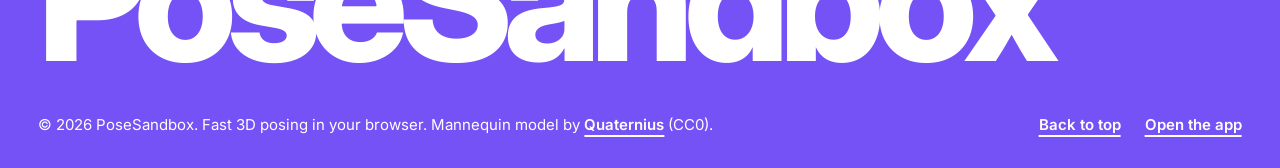
==== commit 1dd0a264: "Revert "New figure: a realistic CC0 MakeHuman body replaces the Quaternius mannequin" This reverts c" ====
--- a/index.html
+++ b/index.html
@@ -223,7 +223,7 @@
   <footer class="footer">
     <p class="footer__name">PoseSandbox</p>
     <div class="footer__row">
-      <span>© <span id="year"></span> PoseSandbox. Fast 3D posing in your browser. Figure made with <a class="textlink" href="https://www.makehumancommunity.org" rel="noopener">MakeHuman</a> (CC0).</span>
+      <span>© <span id="year"></span> PoseSandbox. Fast 3D posing in your browser. Mannequin model by <a class="textlink" href="https://quaternius.com" rel="noopener">Quaternius</a> (CC0).</span>
       <span class="footer__links">
         <a class="textlink" href="#top">Back to top</a>
         <a class="textlink" href="./app.html">Open the app</a>
--- a/landing.css
+++ b/landing.css
@@ -45,6 +45,8 @@
 .is-live .scene { opacity: 1; }
 .is-live .scene__poster { opacity: 0; }
 main, .footer, .nav, .mobileMenu, .posename { position: relative; z-index: 1; }
+main { pointer-events: none; } /* drags fall through to the studio canvas (drag to turn); the panels and links take them back */
+.packs, .faq { pointer-events: auto; }
 
 /* ---- buttons and links */
 .btn {
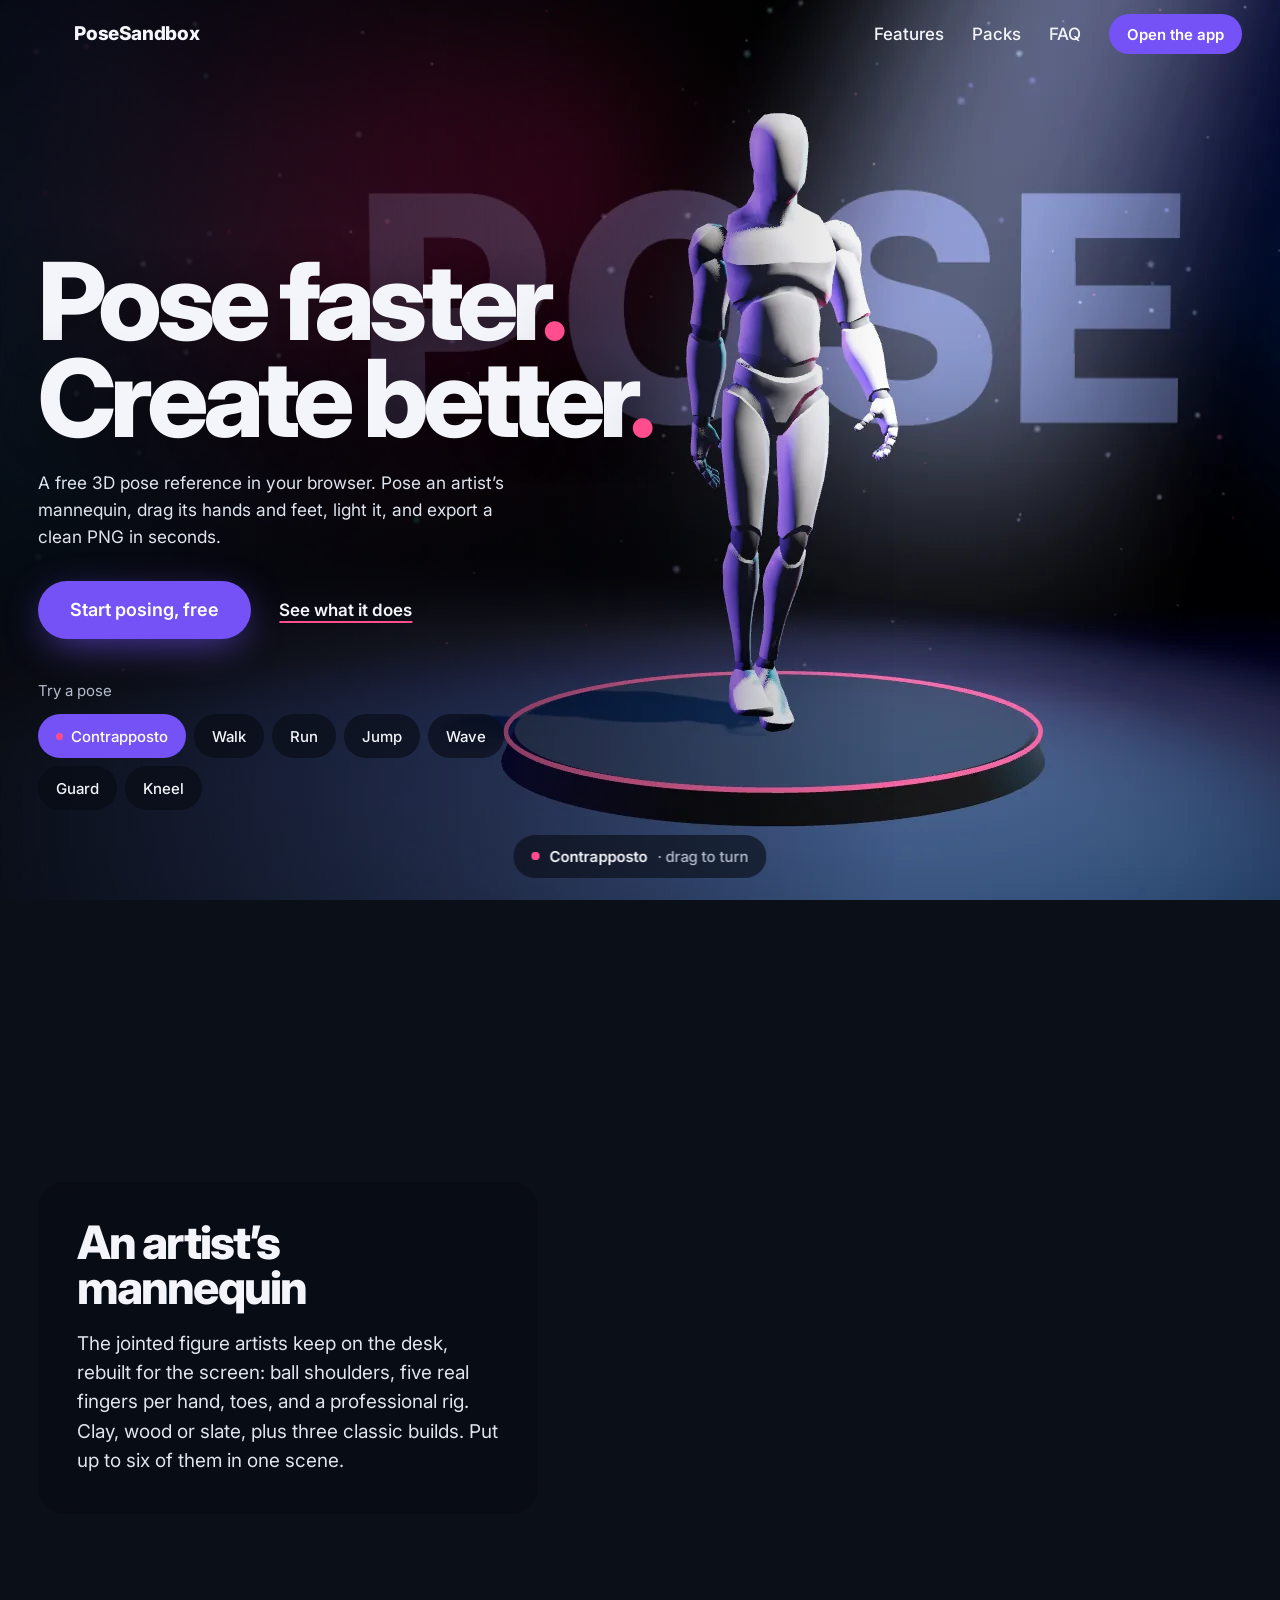
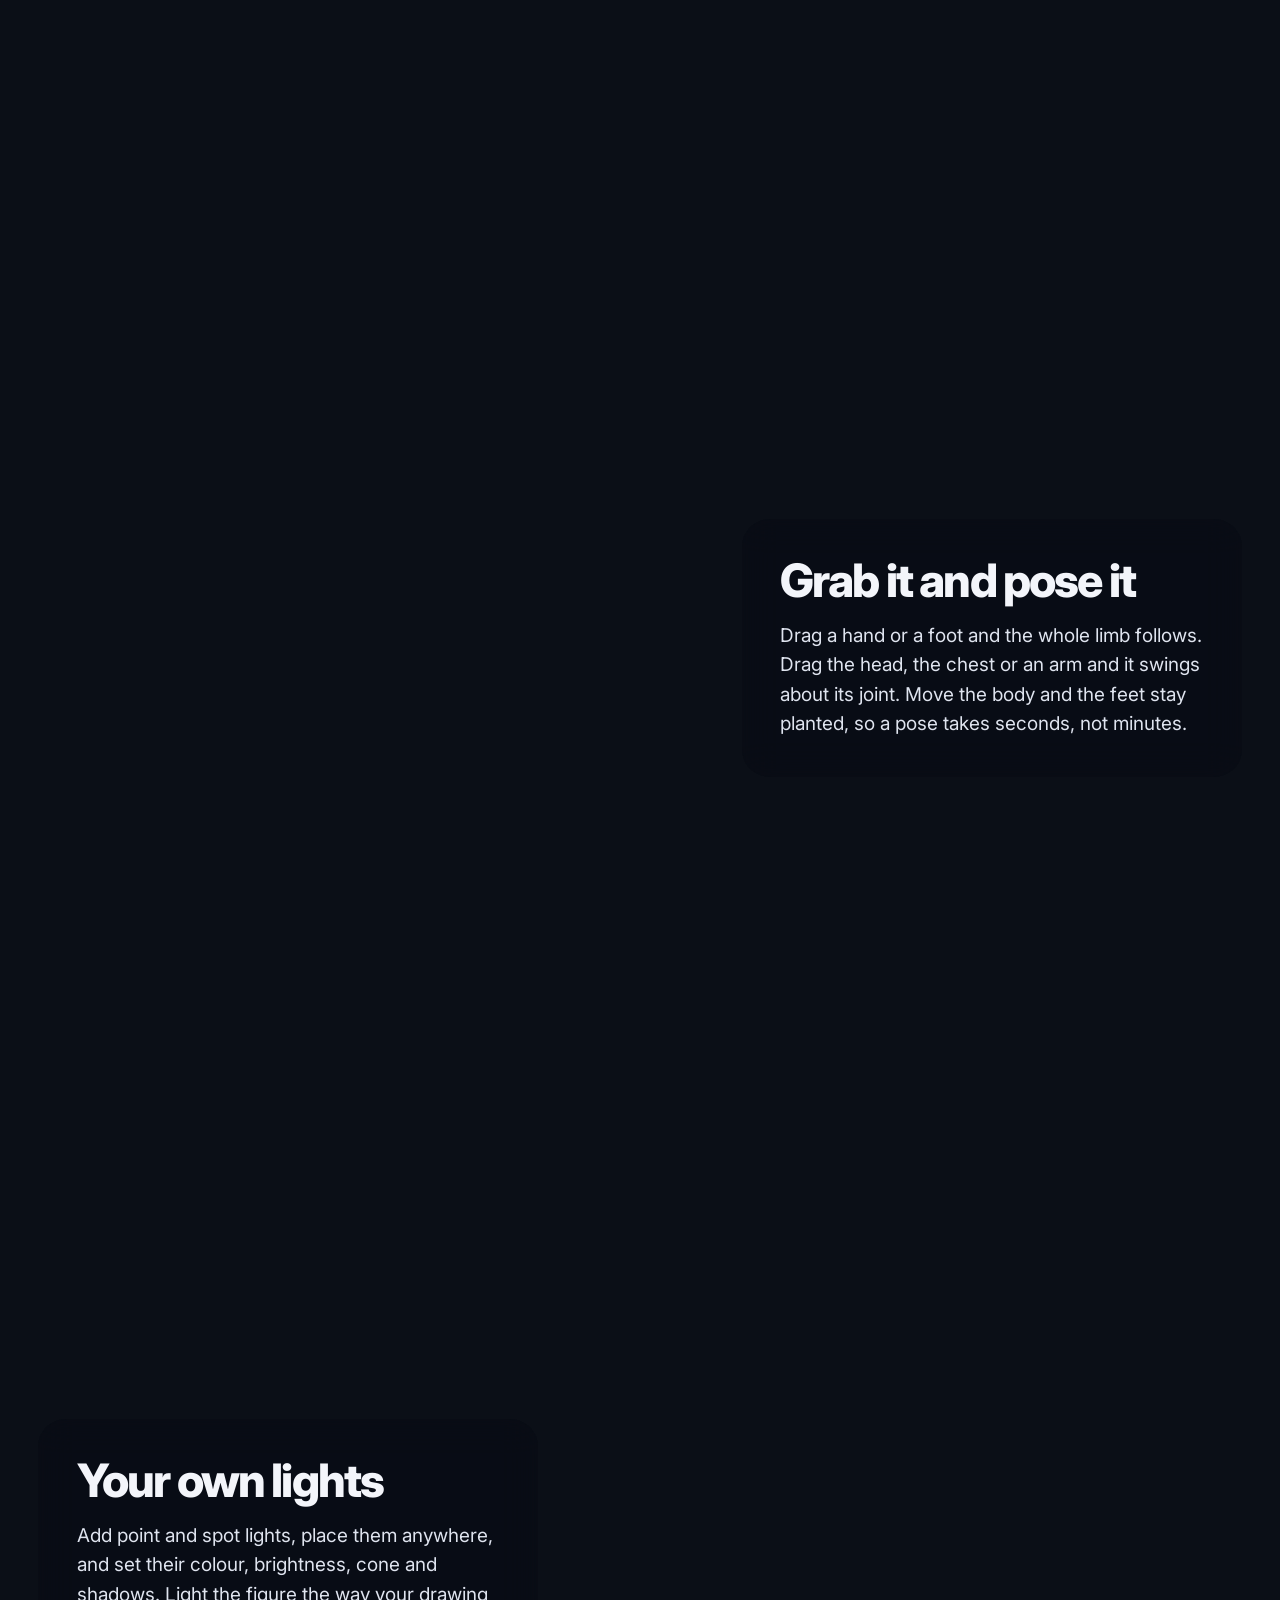
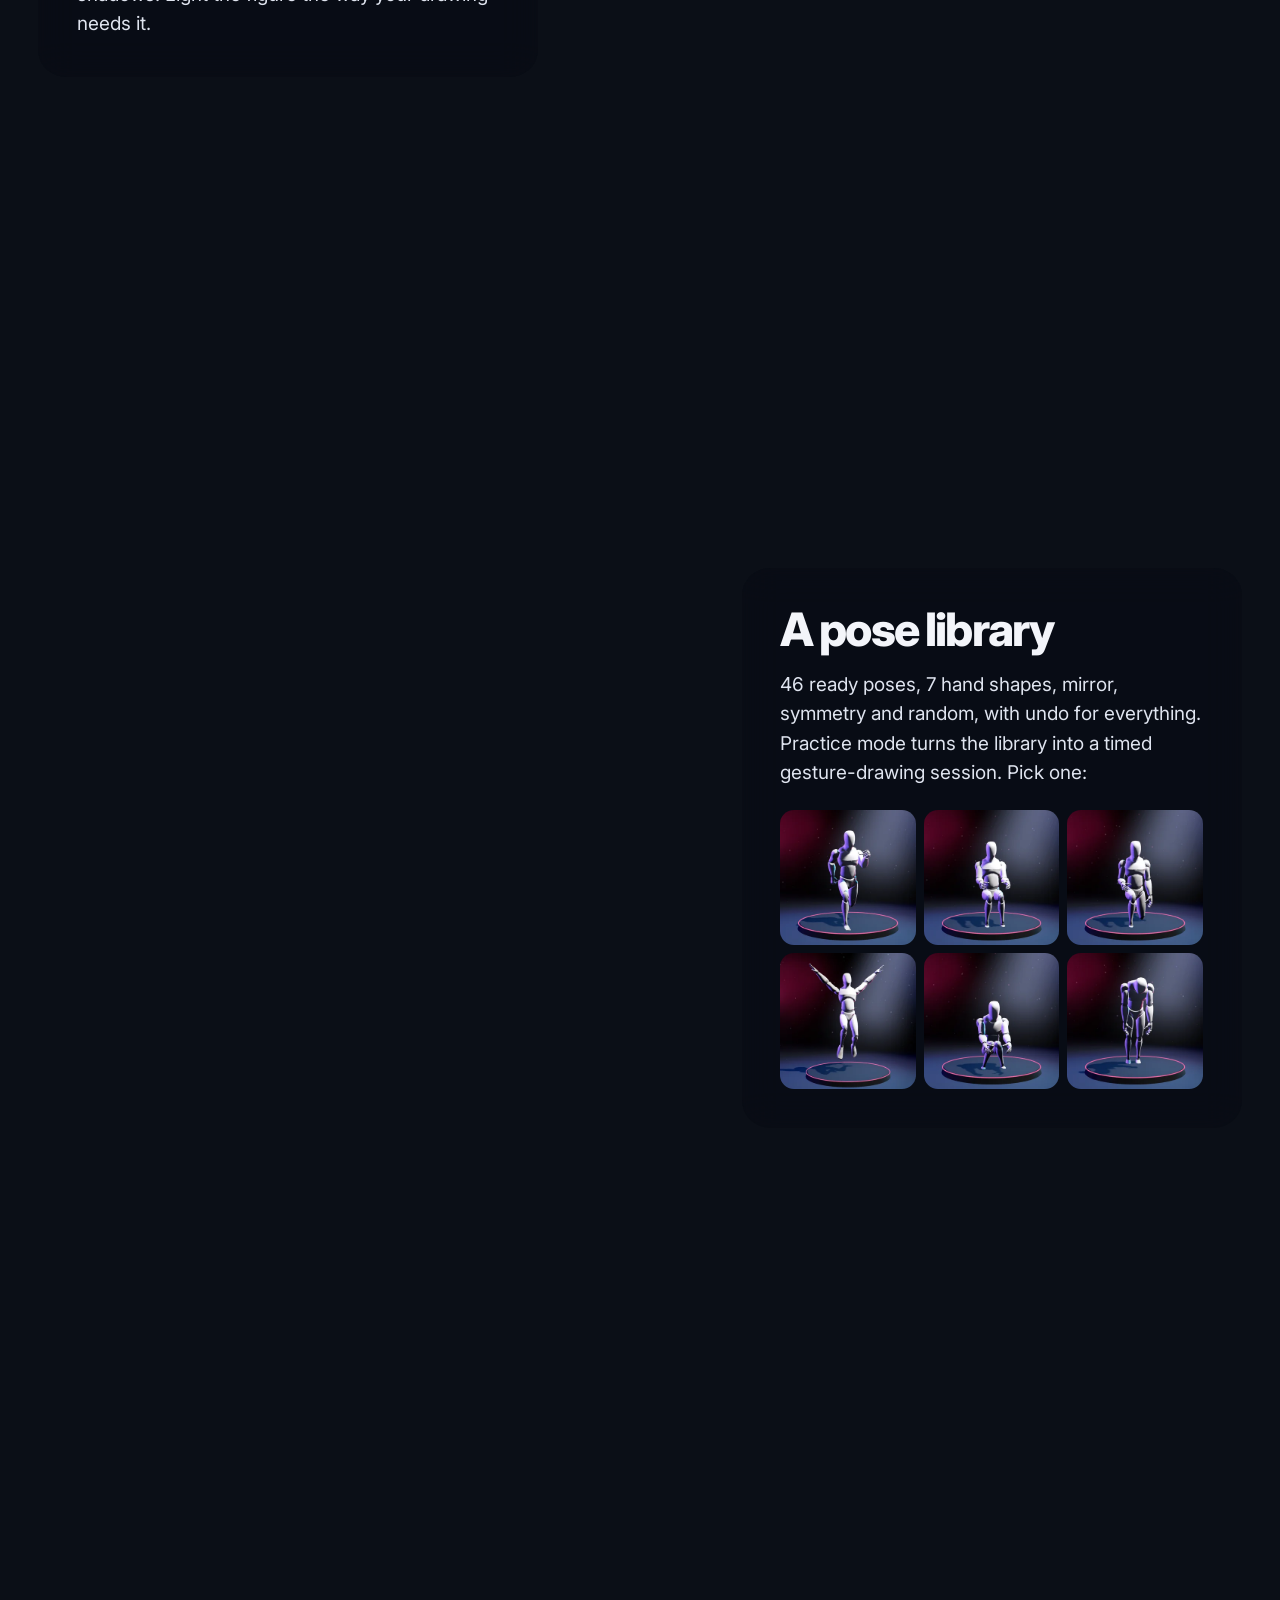
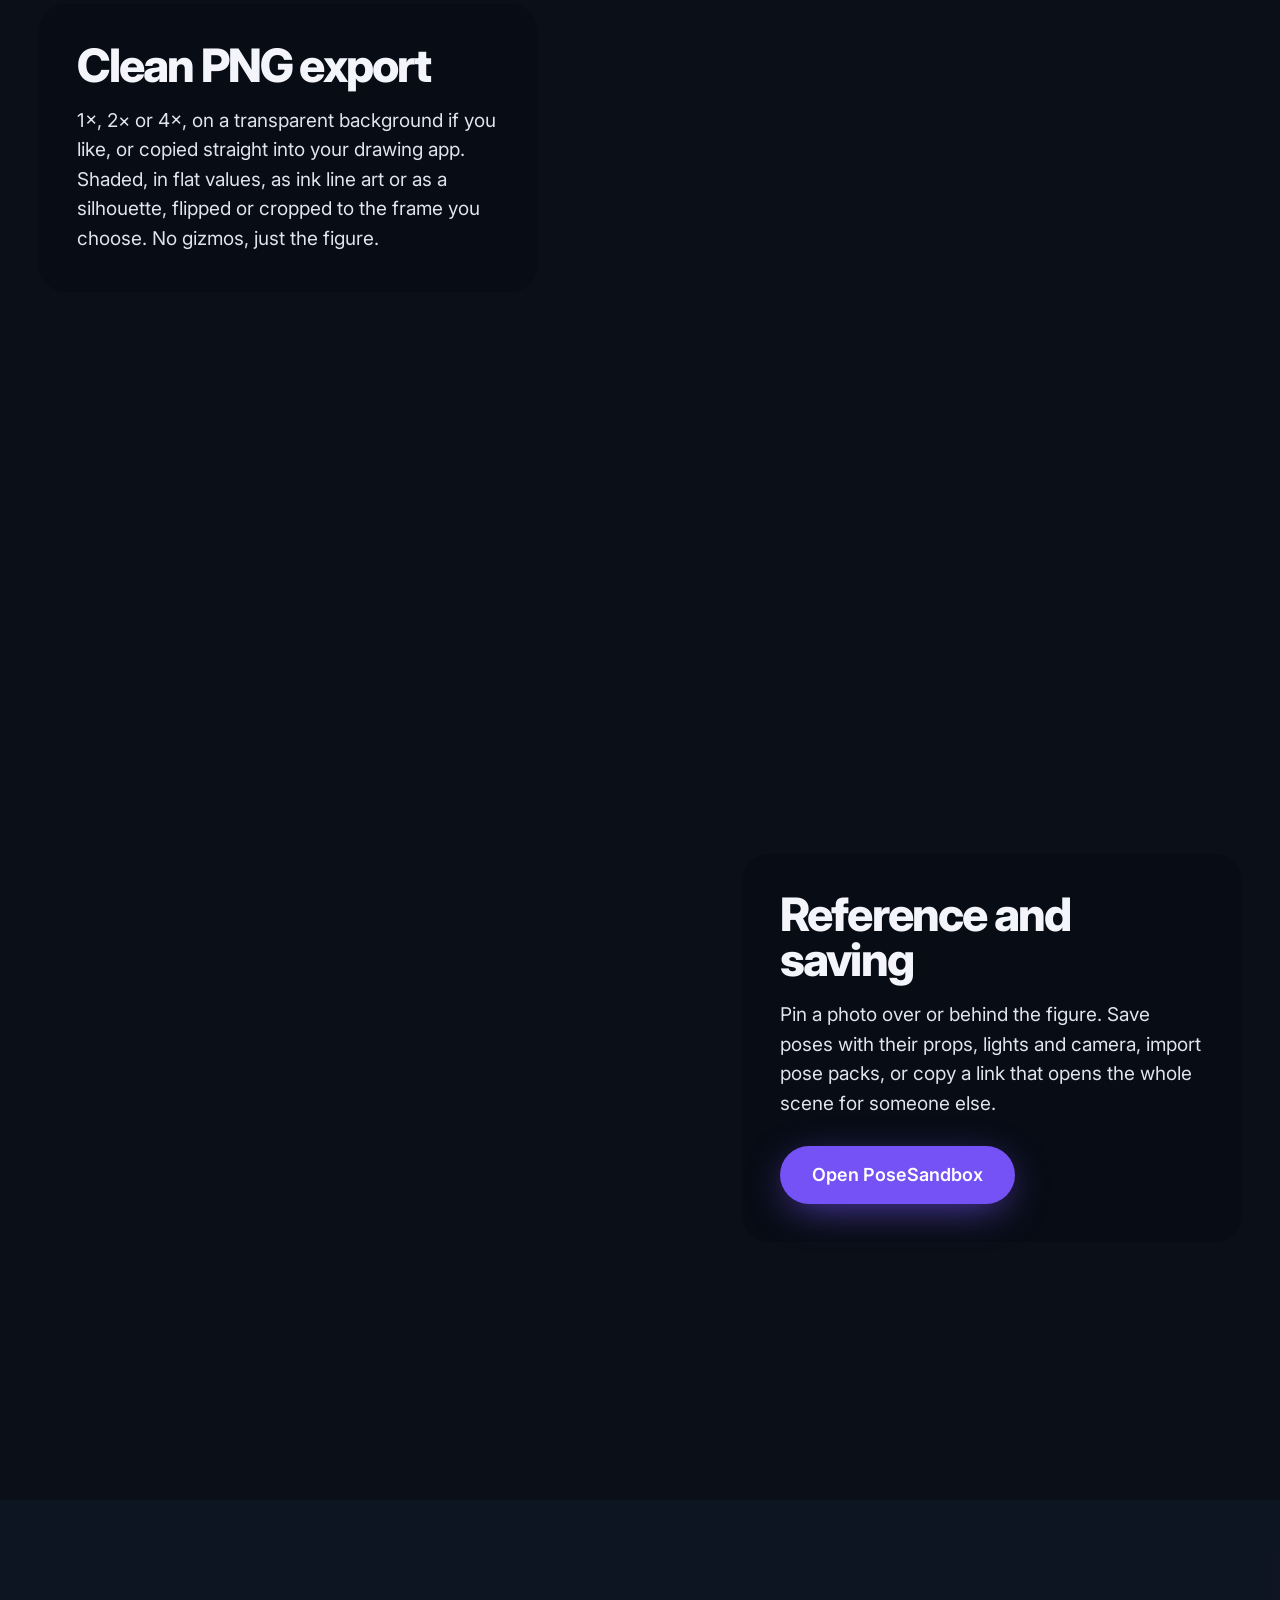
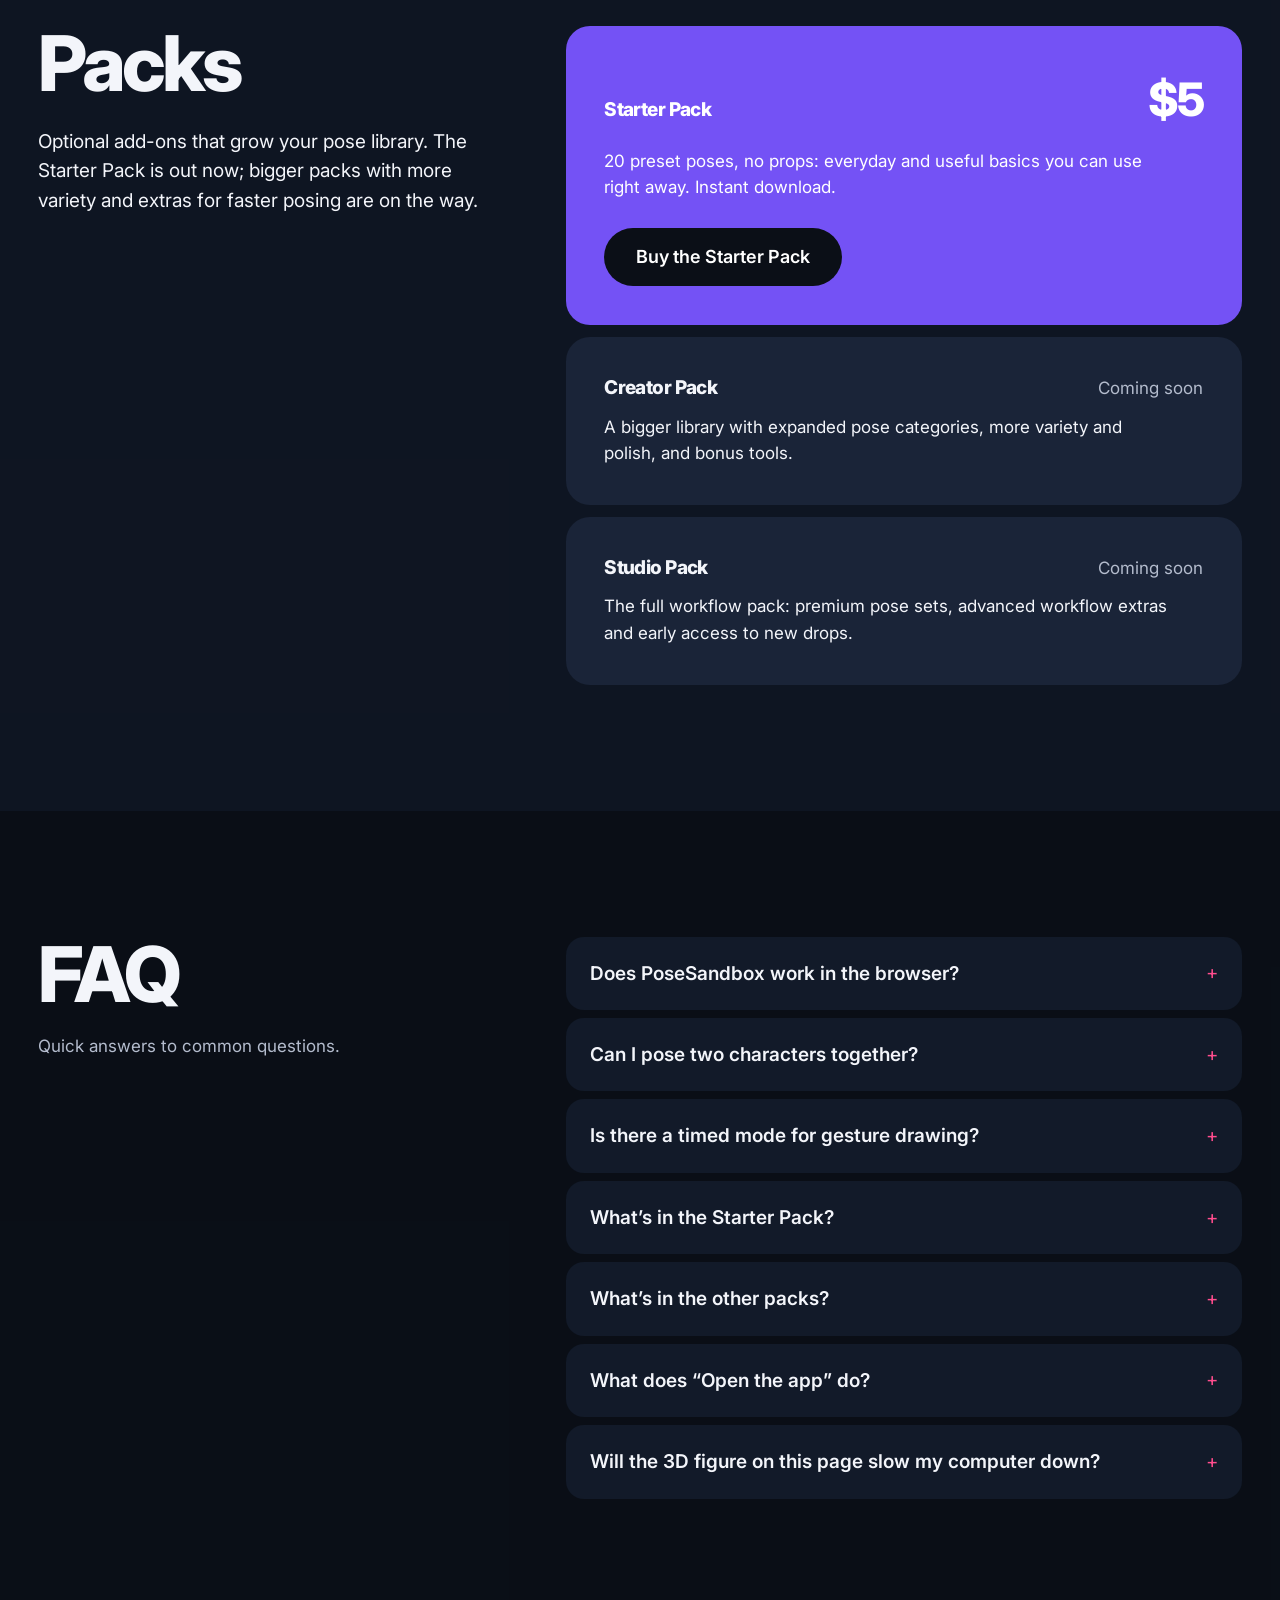
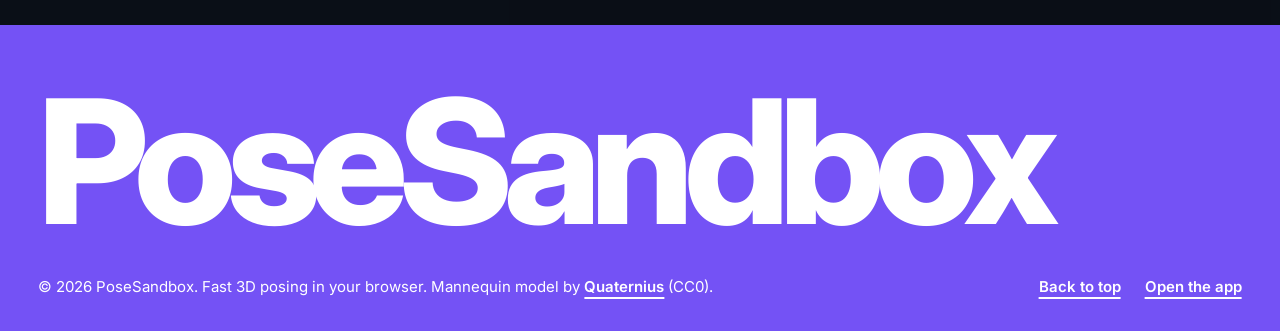
==== commit 1ff4622d: "Polish: pinch on touch, mirror in place, plain thumbnails, home page copy A second finger before a d" ====
--- a/index.html
+++ b/index.html
@@ -99,14 +99,14 @@
       <section class="chapter" data-chapter="form">
         <div class="panel panel--left reveal">
           <h2>An artist’s mannequin</h2>
-          <p>The jointed figure artists keep on the desk, rebuilt for the screen: ball shoulders, five real fingers per hand, toes, and a professional rig. Clay, wood or slate, plus three classic builds.</p>
+          <p>The jointed figure artists keep on the desk, rebuilt for the screen: ball shoulders, five real fingers per hand, toes, and a professional rig. Clay, wood or slate, plus three classic builds. Put up to six of them in one scene.</p>
         </div>
       </section>
 
       <section class="chapter" data-chapter="reach">
         <div class="panel panel--right reveal">
-          <h2>Drag hands and feet</h2>
-          <p>Grab a hand or a foot and the whole limb follows (IK). Move the body and the feet stay planted, so a pose takes seconds, not minutes.</p>
+          <h2>Grab it and pose it</h2>
+          <p>Drag a hand or a foot and the whole limb follows. Drag the head, the chest or an arm and it swings about its joint. Move the body and the feet stay planted, so a pose takes seconds, not minutes.</p>
         </div>
       </section>
 
@@ -120,7 +120,7 @@
       <section class="chapter" data-chapter="library">
         <div class="panel panel--right reveal">
           <h2>A pose library</h2>
-          <p>17 ready poses, 7 hand shapes, mirror, symmetry and random, with undo for everything. Pick one:</p>
+          <p>46 ready poses, 7 hand shapes, mirror, symmetry and random, with undo for everything. Practice mode turns the library into a timed gesture-drawing session. Pick one:</p>
           <div class="thumbs">
             <button class="thumb" data-try="run" aria-pressed="false"><img src="./assets/poses/run.webp" width="360" height="360" alt="Run" loading="lazy" /></button>
             <button class="thumb" data-try="sit" aria-pressed="false"><img src="./assets/poses/sit.webp" width="360" height="360" alt="Sit" loading="lazy" /></button>
@@ -135,14 +135,14 @@
       <section class="chapter" data-chapter="export">
         <div class="panel panel--left reveal">
           <h2>Clean PNG export</h2>
-          <p>1×, 2× or 4×, on a transparent background if you like, or copied straight into your drawing app. No gizmos, no grid, just the figure.</p>
+          <p>1×, 2× or 4×, on a transparent background if you like, or copied straight into your drawing app. Shaded, in flat values, as ink line art or as a silhouette, flipped or cropped to the frame you choose. No gizmos, just the figure.</p>
         </div>
       </section>
 
       <section class="chapter" data-chapter="save">
         <div class="panel panel--right reveal">
           <h2>Reference and saving</h2>
-          <p>Pin a photo over or behind the figure. Save poses with their props, lights and camera, and import pose packs.</p>
+          <p>Pin a photo over or behind the figure. Save poses with their props, lights and camera, import pose packs, or copy a link that opens the whole scene for someone else.</p>
           <a class="btn btn--lg panel__cta" href="./app.html">Open PoseSandbox</a>
         </div>
       </section>
@@ -197,6 +197,14 @@
           <p>Yes. It runs in any modern browser on desktop, tablet or phone. Nothing to install, no account, and your last scene is kept in the browser between visits.</p>
         </details>
 
+        <details class="faqItem reveal">
+          <summary>Can I pose two characters together?</summary>
+          <p>Yes. “Add figure” puts another mannequin in the scene, up to six. Each has its own pose, build and material, and they are saved together.</p>
+        </details>
+        <details class="faqItem reveal">
+          <summary>Is there a timed mode for gesture drawing?</summary>
+          <p>Yes. Practice shows a new pose from a new angle every 30 seconds to 5 minutes, with a countdown, from the pose library or your own saved poses.</p>
+        </details>
         <details class="faqItem reveal">
           <summary>What’s in the Starter Pack?</summary>
           <p>The Starter Pack has <b>20 preset poses</b>. No props, no scenes: just clean pose presets you can use right away.</p>
--- a/landing.css
+++ b/landing.css
@@ -80,7 +80,7 @@
 .is-scrolled .nav { background: rgba(9, 12, 20, 0.72); backdrop-filter: blur(14px); -webkit-backdrop-filter: blur(14px); }
 .is-past .nav { background: var(--ground); }
 .brand { display: flex; align-items: center; gap: 10px; text-decoration: none; }
-.brand__mark { width: 18px; height: 18px; background: var(--accent); border-radius: 4px; }
+.brand__mark { width: 26px; height: 26px; background: url("assets/favicon.svg") center / contain no-repeat; } /* the logo */
 .brand__title { font-weight: 800; font-size: var(--lead); letter-spacing: -0.02em; }
 .nav__links { display: flex; align-items: center; gap: 28px; }
 .nav__link { text-decoration: none; font-weight: 500; color: var(--ink); transition: color 160ms var(--ease); } /* full ink: the gels pass behind it */
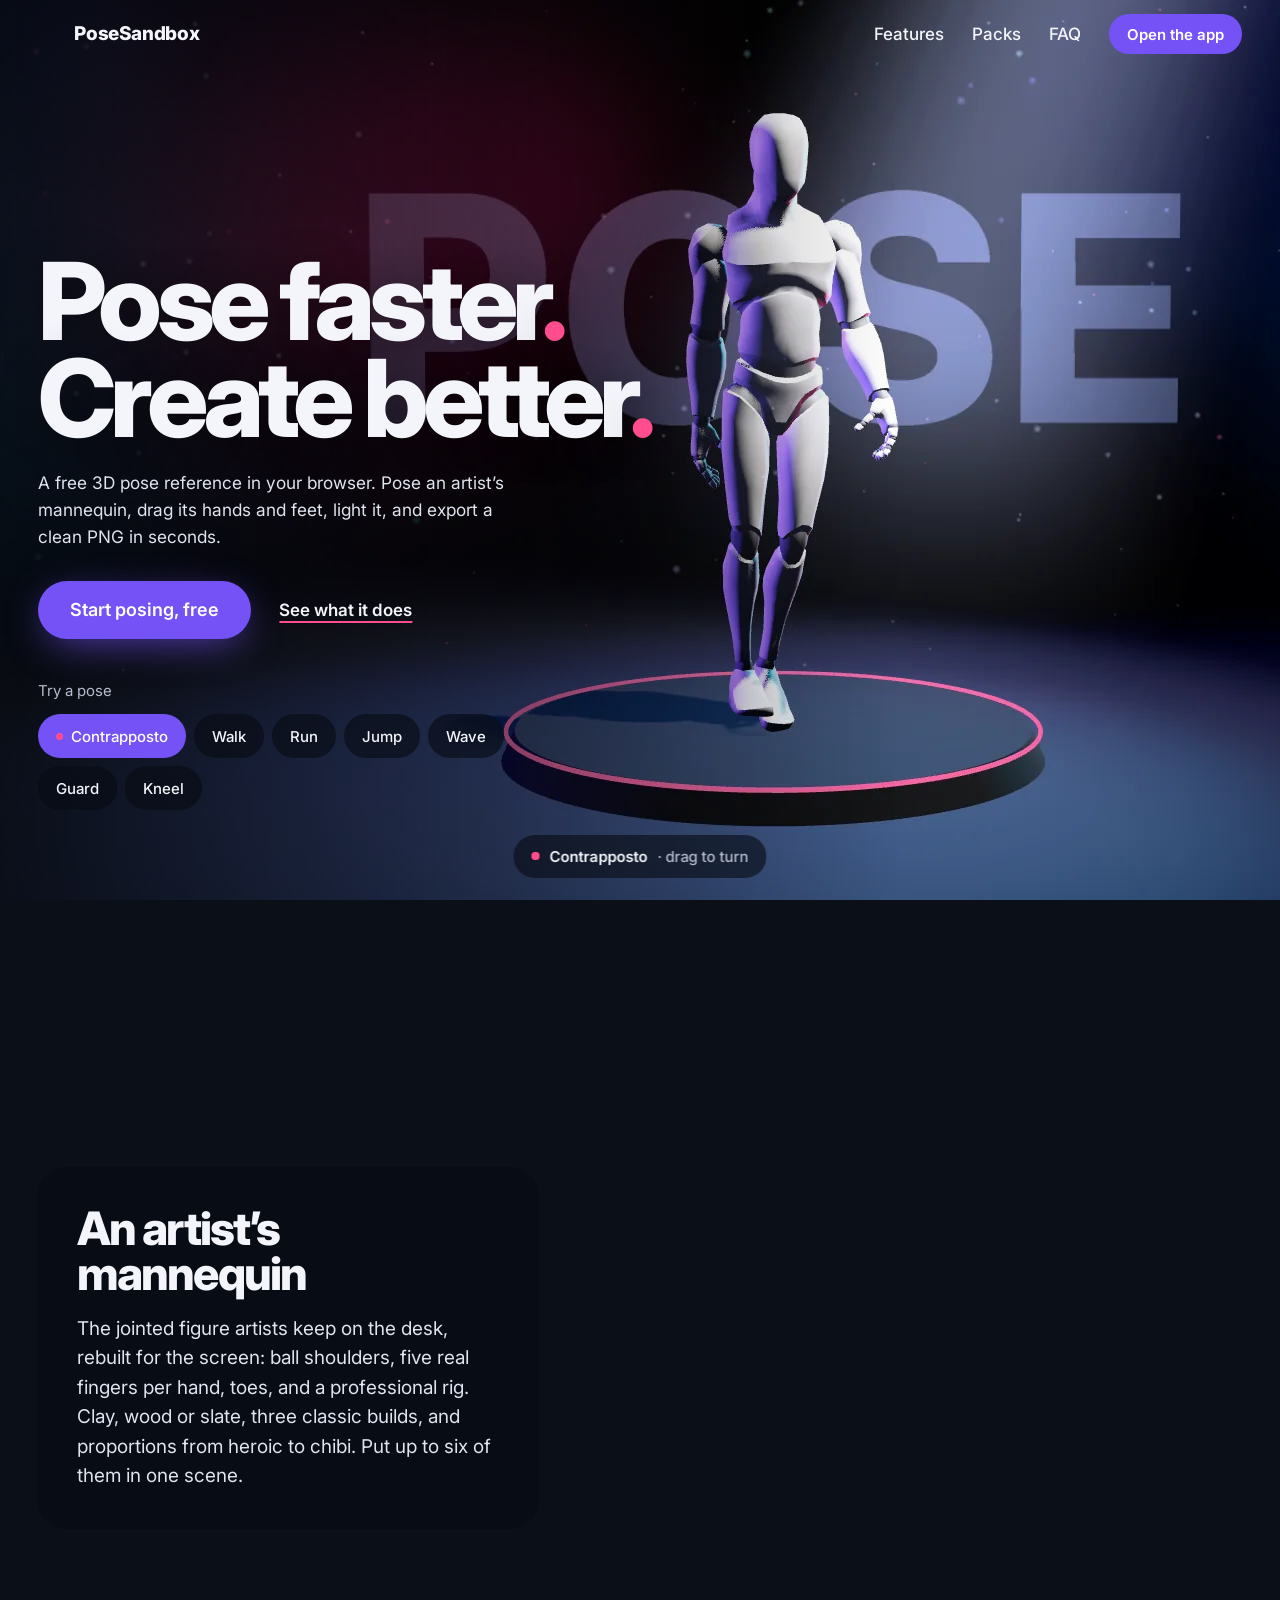
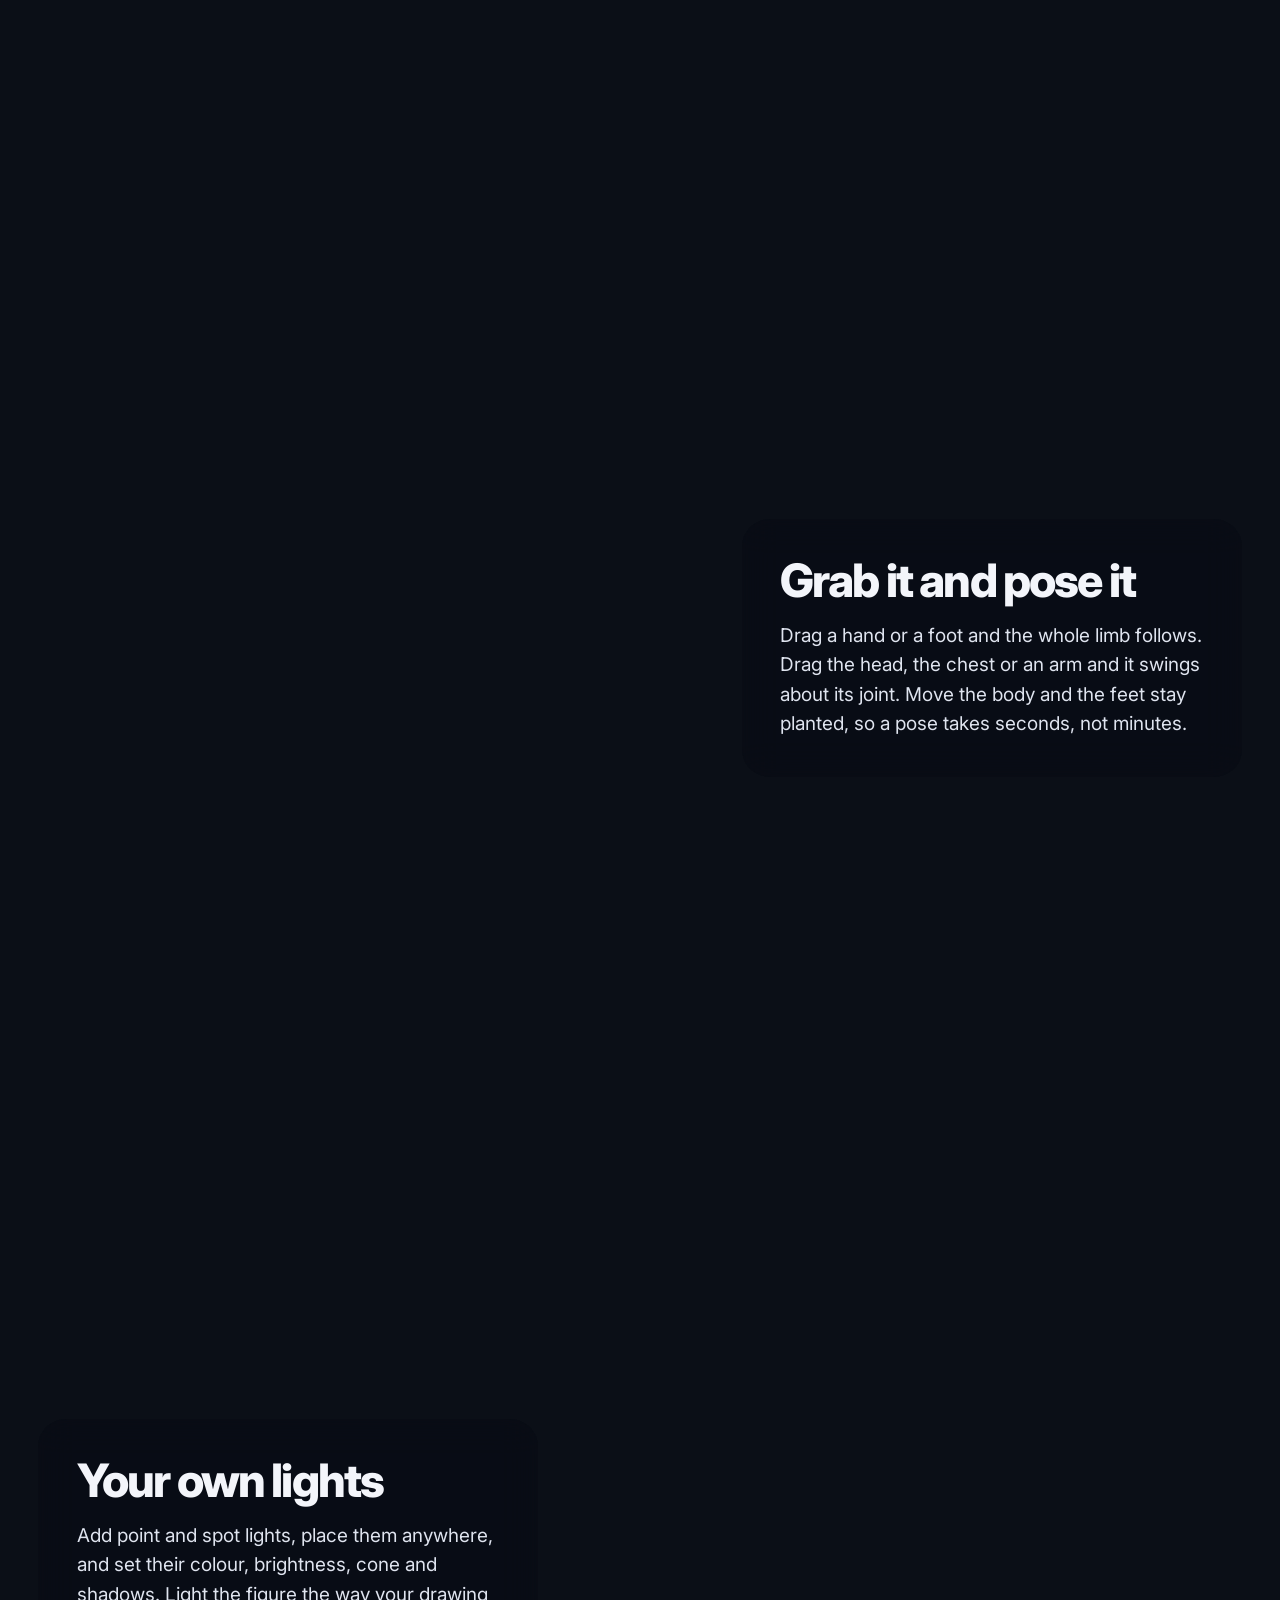
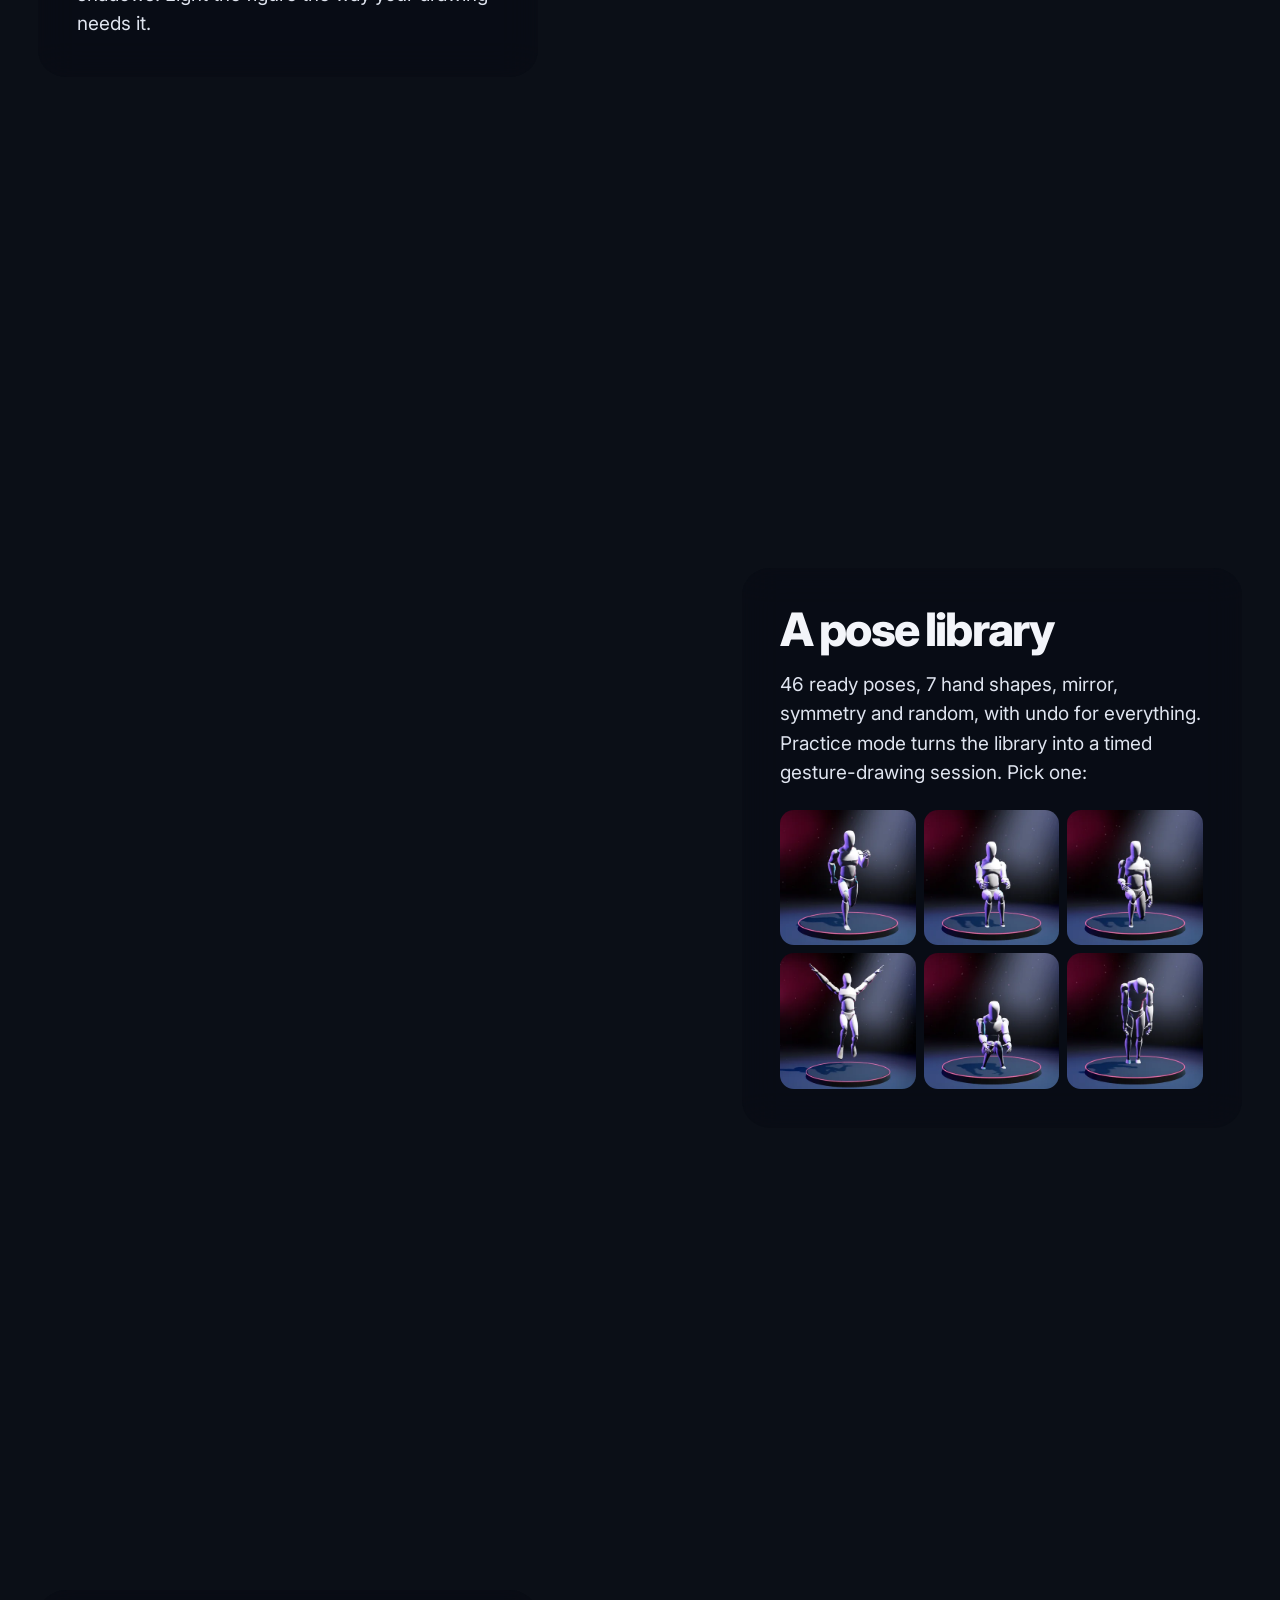
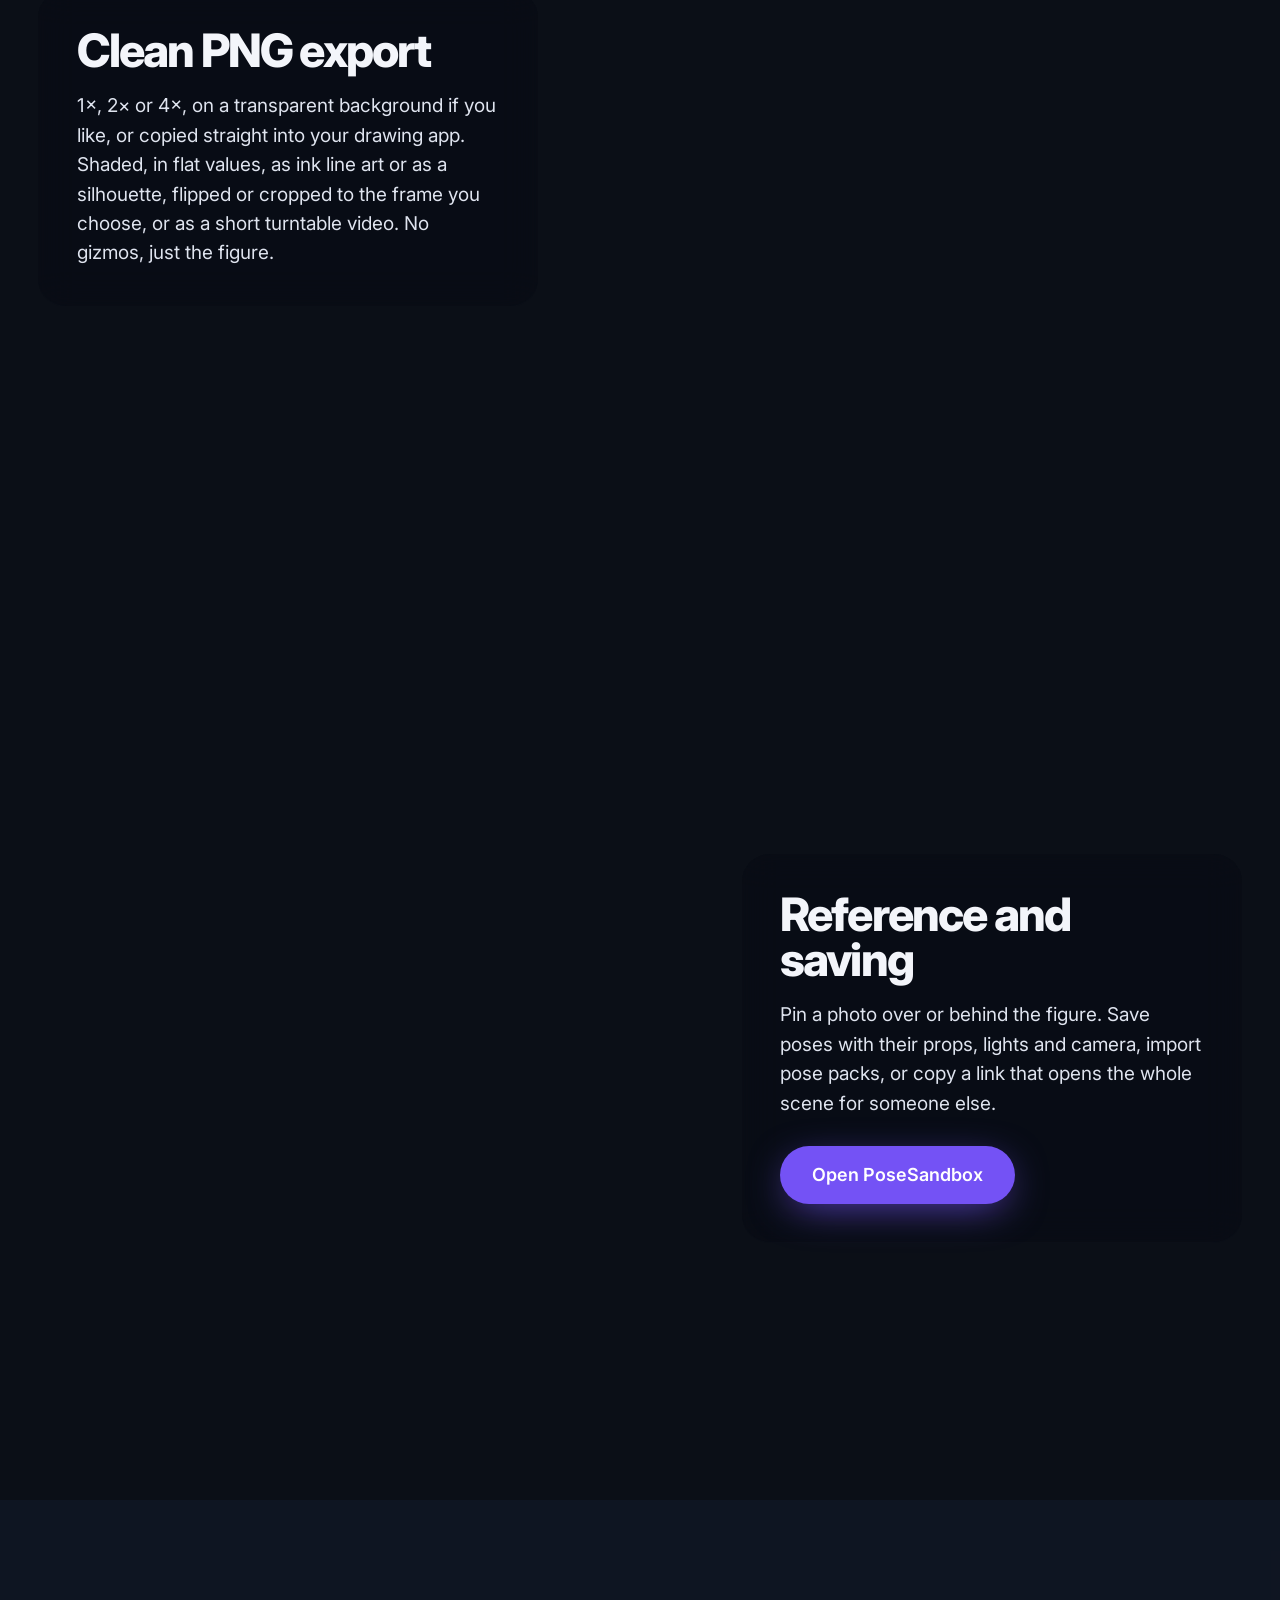
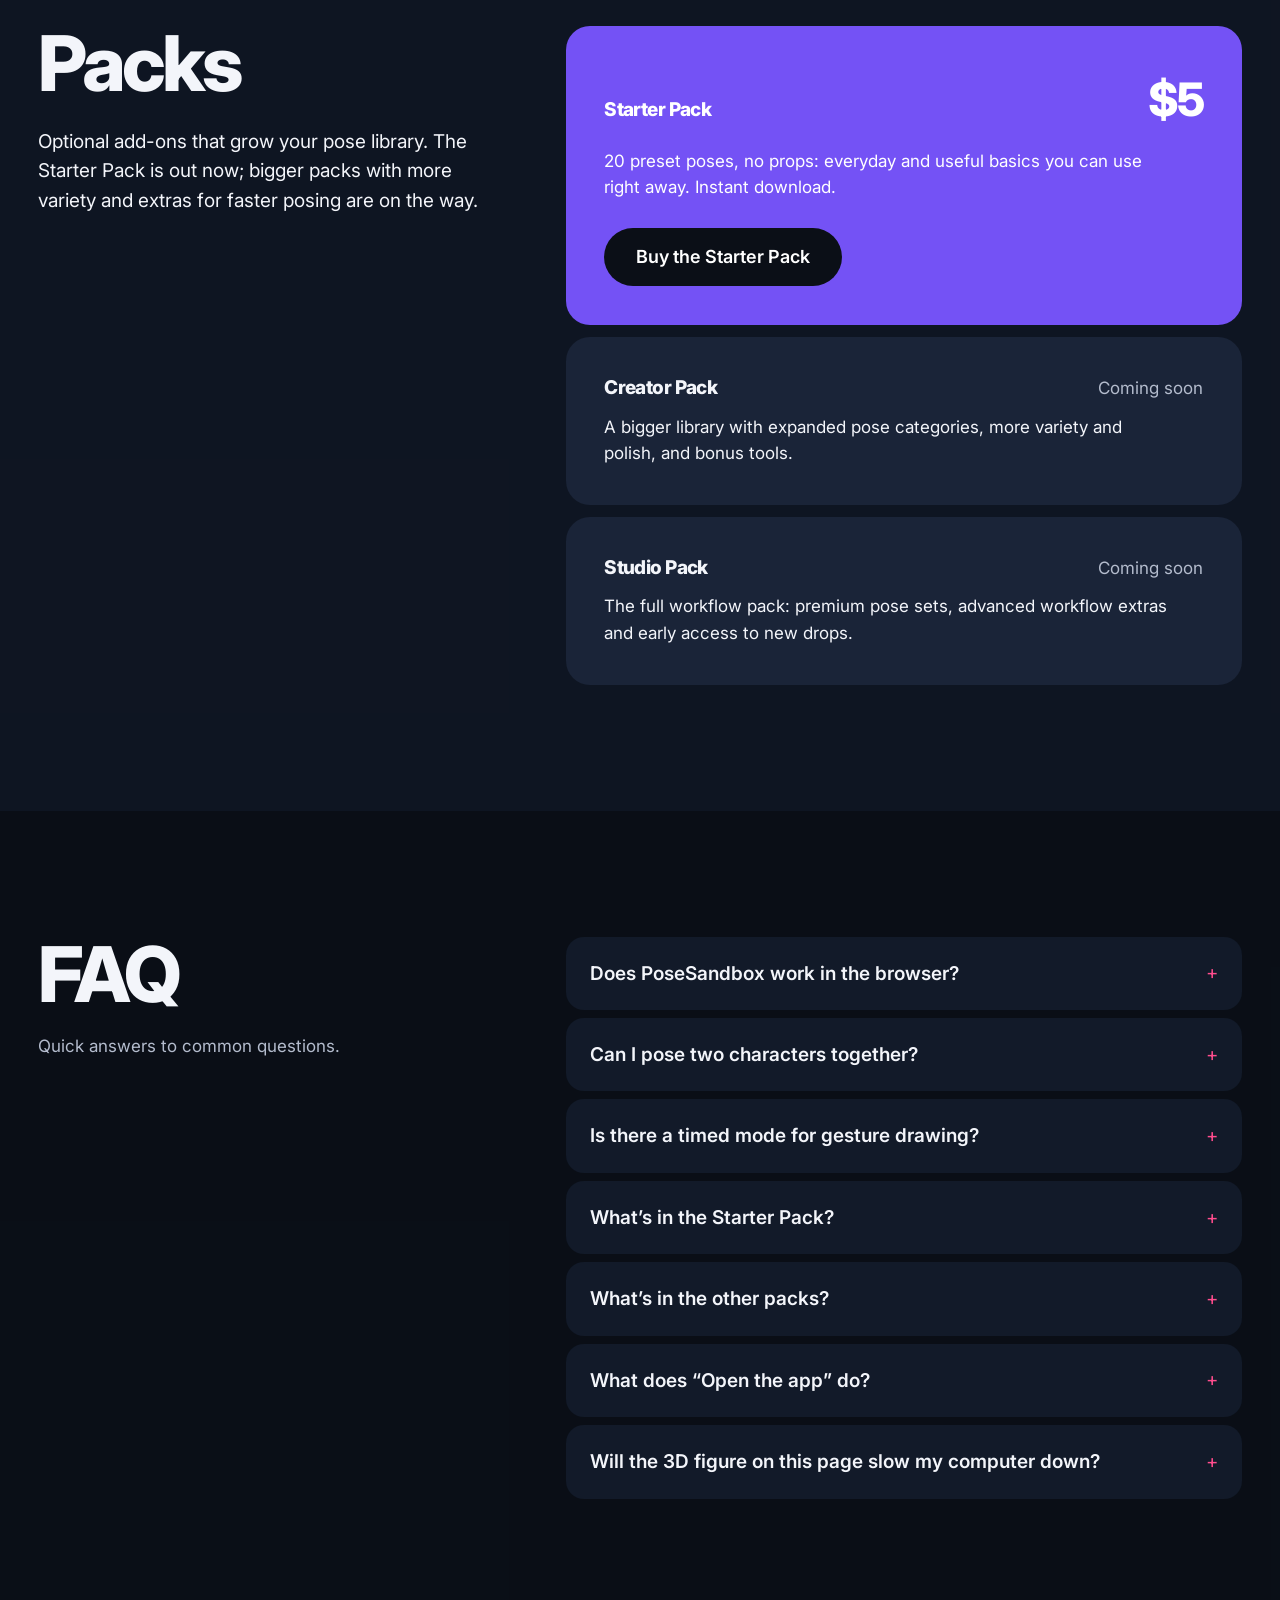
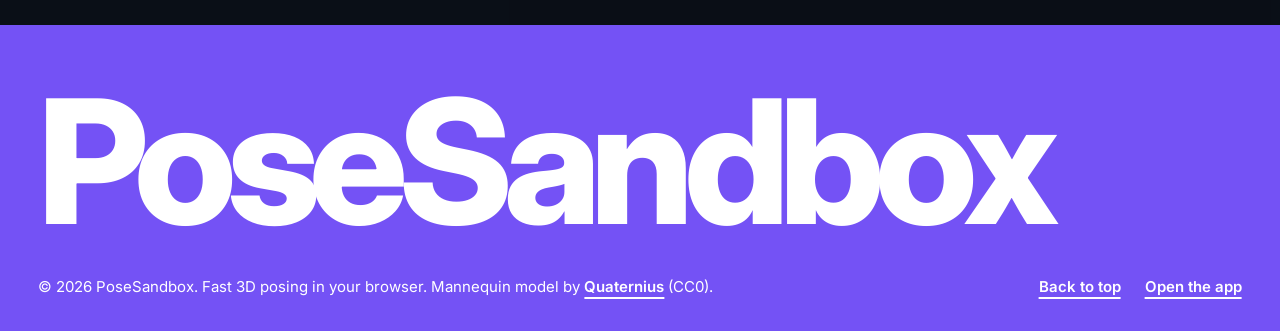
==== commit 15d17d6b: "Turntable video: the camera goes once around the scene Export > Turntable video records six seconds " ====
--- a/index.html
+++ b/index.html
@@ -99,7 +99,7 @@
       <section class="chapter" data-chapter="form">
         <div class="panel panel--left reveal">
           <h2>An artist’s mannequin</h2>
-          <p>The jointed figure artists keep on the desk, rebuilt for the screen: ball shoulders, five real fingers per hand, toes, and a professional rig. Clay, wood or slate, plus three classic builds. Put up to six of them in one scene.</p>
+          <p>The jointed figure artists keep on the desk, rebuilt for the screen: ball shoulders, five real fingers per hand, toes, and a professional rig. Clay, wood or slate, three classic builds, and proportions from heroic to chibi. Put up to six of them in one scene.</p>
         </div>
       </section>
 
@@ -135,7 +135,7 @@
       <section class="chapter" data-chapter="export">
         <div class="panel panel--left reveal">
           <h2>Clean PNG export</h2>
-          <p>1×, 2× or 4×, on a transparent background if you like, or copied straight into your drawing app. Shaded, in flat values, as ink line art or as a silhouette, flipped or cropped to the frame you choose. No gizmos, just the figure.</p>
+          <p>1×, 2× or 4×, on a transparent background if you like, or copied straight into your drawing app. Shaded, in flat values, as ink line art or as a silhouette, flipped or cropped to the frame you choose, or as a short turntable video. No gizmos, just the figure.</p>
         </div>
       </section>
 
